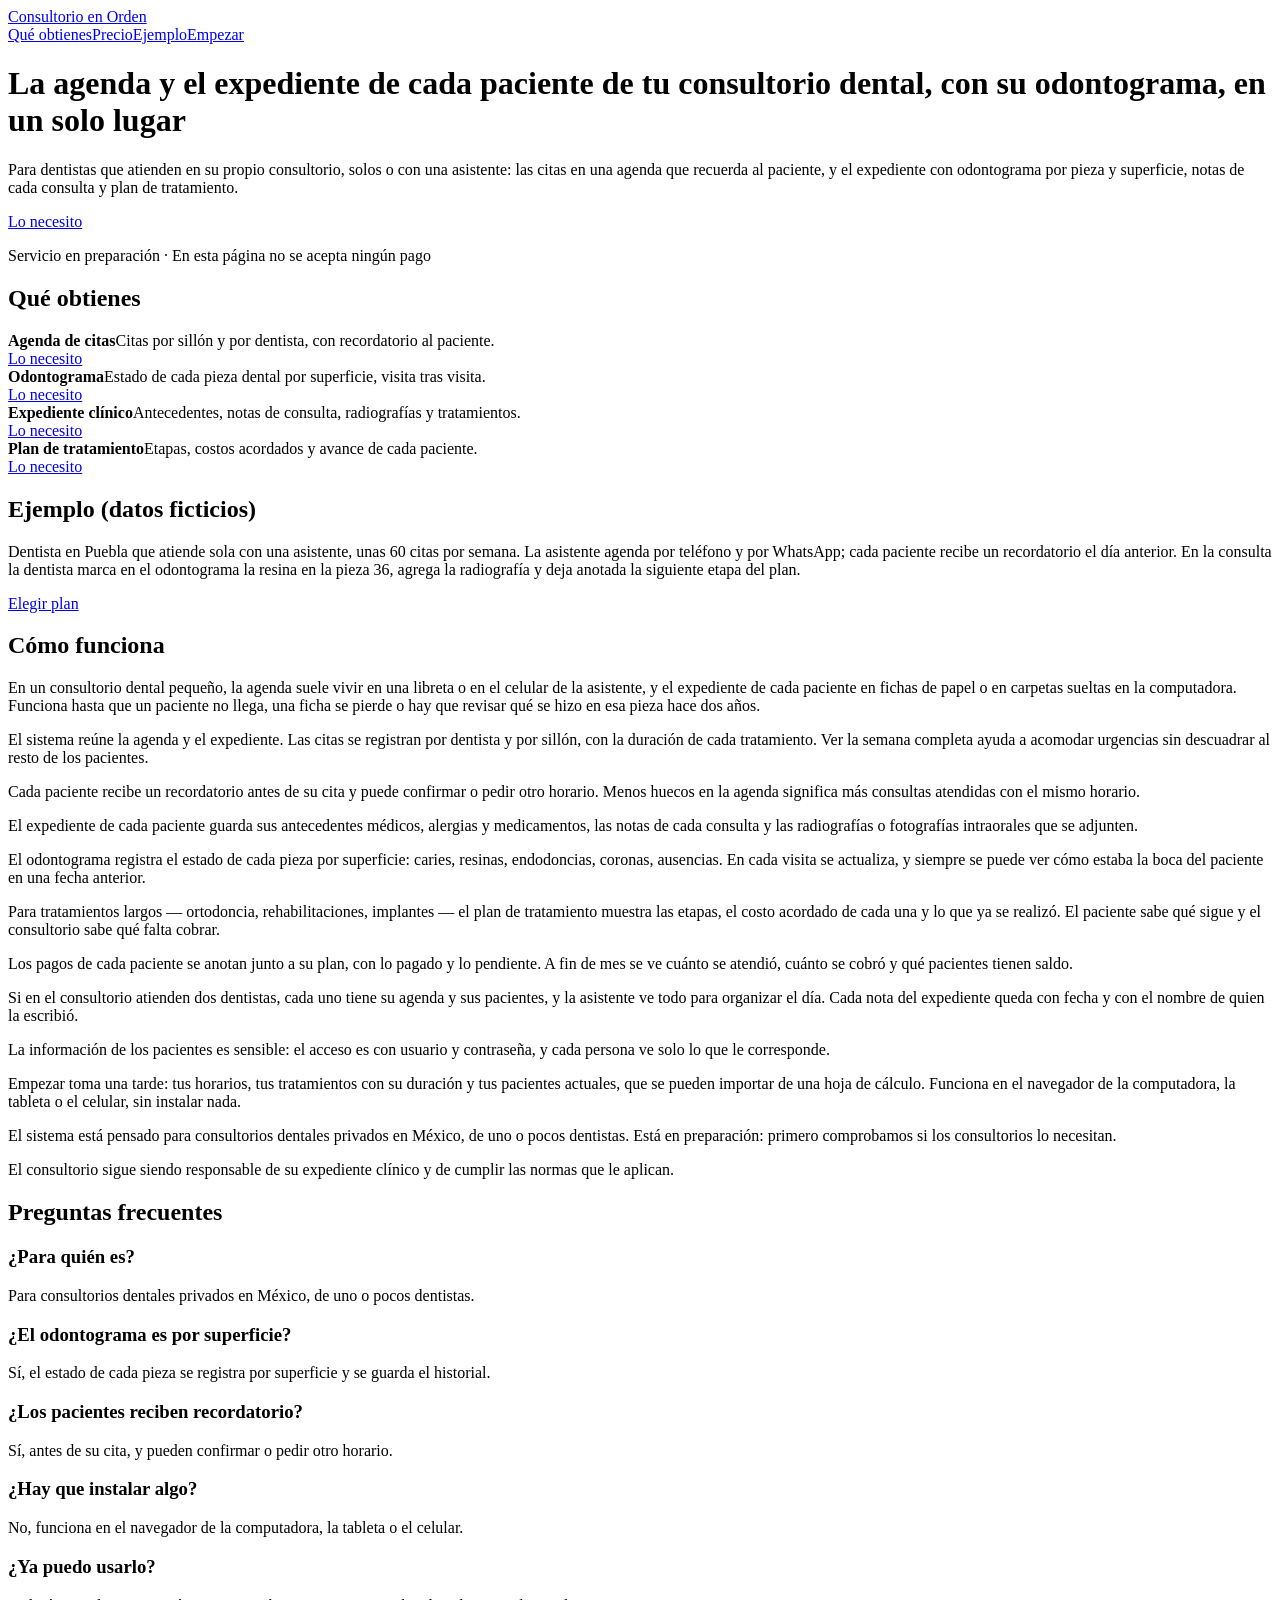
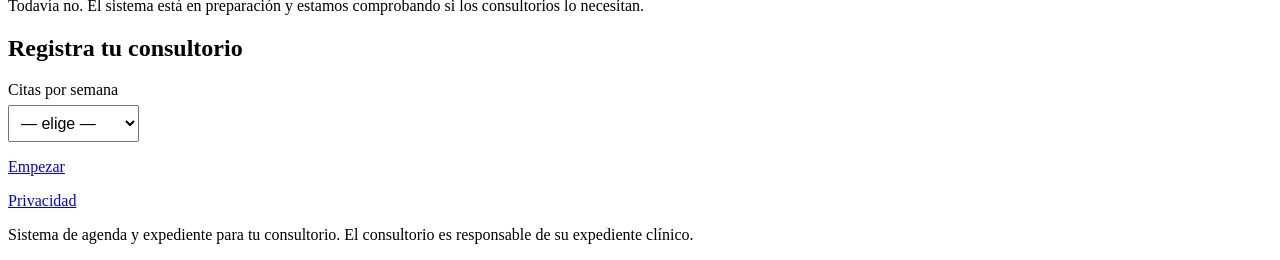
==== index.html @ 568509f6 "Смок consultoriomx — комплект автора (_Гипотезы), публикация «Смоками» (органика, слово Владельца 14" ====
<!doctype html>
<html lang="es-MX">
<head>
<meta charset="utf-8">
<!-- Google Tag Manager: код контейнера вставляет автор по заказу «Смоков» (СМ-09) -->
<meta name="viewport" content="width=device-width,initial-scale=1">
<link rel="canonical" href="https://consultoriomx.dokufolio.com/">
<title>Agenda y expediente dental para consultorios en México</title>
<meta name="description" content="Para consultorios dentales en México: agenda de citas con recordatorio y expediente de cada paciente con odontograma e historial de tratamientos.">
<link rel="icon" href="favicon.svg">
<link rel="stylesheet" href="style.css">
<script src="smoke.js" defer></script>
<!-- faq-jsonld:start -->
<script type="application/ld+json">
{
 "@context": "https://schema.org",
 "@type": "FAQPage",
 "mainEntity": [
  {
   "@type": "Question",
   "name": "¿Para quién es?",
   "acceptedAnswer": {
    "@type": "Answer",
    "text": "Para consultorios dentales privados en México, de uno o pocos dentistas."
   }
  },
  {
   "@type": "Question",
   "name": "¿El odontograma es por superficie?",
   "acceptedAnswer": {
    "@type": "Answer",
    "text": "Sí, el estado de cada pieza se registra por superficie y se guarda el historial."
   }
  },
  {
   "@type": "Question",
   "name": "¿Los pacientes reciben recordatorio?",
   "acceptedAnswer": {
    "@type": "Answer",
    "text": "Sí, antes de su cita, y pueden confirmar o pedir otro horario."
   }
  },
  {
   "@type": "Question",
   "name": "¿Hay que instalar algo?",
   "acceptedAnswer": {
    "@type": "Answer",
    "text": "No, funciona en el navegador de la computadora, la tableta o el celular."
   }
  },
  {
   "@type": "Question",
   "name": "¿Ya puedo usarlo?",
   "acceptedAnswer": {
    "@type": "Answer",
    "text": "Todavía no. El sistema está en preparación y estamos comprobando si los consultorios lo necesitan."
   }
  }
 ]
}
</script>
<!-- faq-jsonld:end -->
</head>
<body>
<!-- Google Tag Manager (noscript): по заказу «Смоков» (СМ-09) -->

<header><div class="wrap">
  <div class="logo"><a href="index.html" data-ev="click_logo_home">Consultorio en Orden</a></div>
  <nav class="top"><a href="#que" data-ev="click_nav_que">Qué obtienes</a><a href="price.html" data-ev="click_nav_precio">Precio</a><a href="#ejemplo" data-ev="click_nav_ejemplo">Ejemplo</a><a href="#start" data-ev="click_nav_start">Empezar</a></nav>
</div></header>

<div class="wrap">
  <div class="hero">
    <h1>La agenda y el expediente de cada paciente de tu consultorio dental, con su odontograma, en un solo lugar</h1>
    <p class="sub">Para dentistas que atienden en su propio consultorio, solos o con una asistente: las citas en una agenda que recuerda al paciente, y el expediente con odontograma por pieza y superficie, notas de cada consulta y plan de tratamiento.</p>
    <a class="cta" href="price.html" data-ev="cta_click">Lo necesito</a>
    <p class="cta-note">Servicio en preparación · En esta página no se acepta ningún pago</p>
  </div>

  <section id="que" data-view="features_view">
    <h2>Qué obtienes</h2>
    <div class="grid">
      <div class="card"><b>Agenda de citas</b><span>Citas por sillón y por dentista, con recordatorio al paciente.</span><br><a class="btn" href="price.html" data-ev="feature_agenda">Lo necesito</a></div>
      <div class="card"><b>Odontograma</b><span>Estado de cada pieza dental por superficie, visita tras visita.</span><br><a class="btn" href="price.html" data-ev="feature_odontograma">Lo necesito</a></div>
      <div class="card"><b>Expediente clínico</b><span>Antecedentes, notas de consulta, radiografías y tratamientos.</span><br><a class="btn" href="price.html" data-ev="feature_expediente">Lo necesito</a></div>
      <div class="card"><b>Plan de tratamiento</b><span>Etapas, costos acordados y avance de cada paciente.</span><br><a class="btn" href="price.html" data-ev="feature_plan">Lo necesito</a></div>
    </div>
  </section>

  <section id="ejemplo" data-view="example_view">
    <h2>Ejemplo (datos ficticios)</h2>
    <p class="fine">Dentista en Puebla que atiende sola con una asistente, unas 60 citas por semana. La asistente agenda por teléfono y por WhatsApp; cada paciente recibe un recordatorio el día anterior. En la consulta la dentista marca en el odontograma la resina en la pieza 36, agrega la radiografía y deja anotada la siguiente etapa del plan.</p>
    <a class="cta" href="price.html" data-ev="click_cta_after_example">Elegir plan</a>
  </section>
<!-- seo-tekst:start -->
  <section id="opis">
    <h2>Cómo funciona</h2>
    <p>En un consultorio dental pequeño, la agenda suele vivir en una libreta o en el celular de la asistente, y el expediente de cada paciente en fichas de papel o en carpetas sueltas en la computadora. Funciona hasta que un paciente no llega, una ficha se pierde o hay que revisar qué se hizo en esa pieza hace dos años.</p>
    <p>El sistema reúne la agenda y el expediente. Las citas se registran por dentista y por sillón, con la duración de cada tratamiento. Ver la semana completa ayuda a acomodar urgencias sin descuadrar al resto de los pacientes.</p>
    <p>Cada paciente recibe un recordatorio antes de su cita y puede confirmar o pedir otro horario. Menos huecos en la agenda significa más consultas atendidas con el mismo horario.</p>
    <p>El expediente de cada paciente guarda sus antecedentes médicos, alergias y medicamentos, las notas de cada consulta y las radiografías o fotografías intraorales que se adjunten.</p>
    <p>El odontograma registra el estado de cada pieza por superficie: caries, resinas, endodoncias, coronas, ausencias. En cada visita se actualiza, y siempre se puede ver cómo estaba la boca del paciente en una fecha anterior.</p>
    <p>Para tratamientos largos — ortodoncia, rehabilitaciones, implantes — el plan de tratamiento muestra las etapas, el costo acordado de cada una y lo que ya se realizó. El paciente sabe qué sigue y el consultorio sabe qué falta cobrar.</p>
    <p>Los pagos de cada paciente se anotan junto a su plan, con lo pagado y lo pendiente. A fin de mes se ve cuánto se atendió, cuánto se cobró y qué pacientes tienen saldo.</p>
    <p>Si en el consultorio atienden dos dentistas, cada uno tiene su agenda y sus pacientes, y la asistente ve todo para organizar el día. Cada nota del expediente queda con fecha y con el nombre de quien la escribió.</p>
    <p>La información de los pacientes es sensible: el acceso es con usuario y contraseña, y cada persona ve solo lo que le corresponde.</p>
    <p>Empezar toma una tarde: tus horarios, tus tratamientos con su duración y tus pacientes actuales, que se pueden importar de una hoja de cálculo. Funciona en el navegador de la computadora, la tableta o el celular, sin instalar nada.</p>
    <p>El sistema está pensado para consultorios dentales privados en México, de uno o pocos dentistas. Está en preparación: primero comprobamos si los consultorios lo necesitan.</p>
    <p>El consultorio sigue siendo responsable de su expediente clínico y de cumplir las normas que le aplican.</p>
  </section>
  <section id="faq">
    <h2>Preguntas frecuentes</h2>
    <h3>¿Para quién es?</h3>
    <p>Para consultorios dentales privados en México, de uno o pocos dentistas.</p>
    <h3>¿El odontograma es por superficie?</h3>
    <p>Sí, el estado de cada pieza se registra por superficie y se guarda el historial.</p>
    <h3>¿Los pacientes reciben recordatorio?</h3>
    <p>Sí, antes de su cita, y pueden confirmar o pedir otro horario.</p>
    <h3>¿Hay que instalar algo?</h3>
    <p>No, funciona en el navegador de la computadora, la tableta o el celular.</p>
    <h3>¿Ya puedo usarlo?</h3>
    <p>Todavía no. El sistema está en preparación y estamos comprobando si los consultorios lo necesitan.</p>
  </section>
<!-- seo-tekst:end -->
  <section id="start" data-view="start_view">
    <h2>Registra tu consultorio</h2>
    <p><label>Citas por semana<br><select data-ev-focus="form_start" style="margin-top:6px;padding:8px;font-size:16px"><option value="">— elige —</option><option>Menos de 30</option><option>30–80</option><option>80–150</option><option>Más de 150</option></select></label></p>
    <a class="cta" href="price.html" data-ev="form_submit_click">Empezar</a>
  </section>
</div>

<footer><div class="wrap">
  <p><a href="privacy.html" data-ev="click_legal_privacy">Privacidad</a></p>
  <p class="muted">Sistema de agenda y expediente para tu consultorio. El consultorio es responsable de su expediente clínico.</p>
</div></footer>

</body>
</html>
---- style.css ----
/* Общая база смоков (СМ-23): стиль — один на все смоки, правит «Смоки» в super-romeo/smoki-base. */
@import url("https://super-romeo.github.io/smoki-base/v1/style.css");
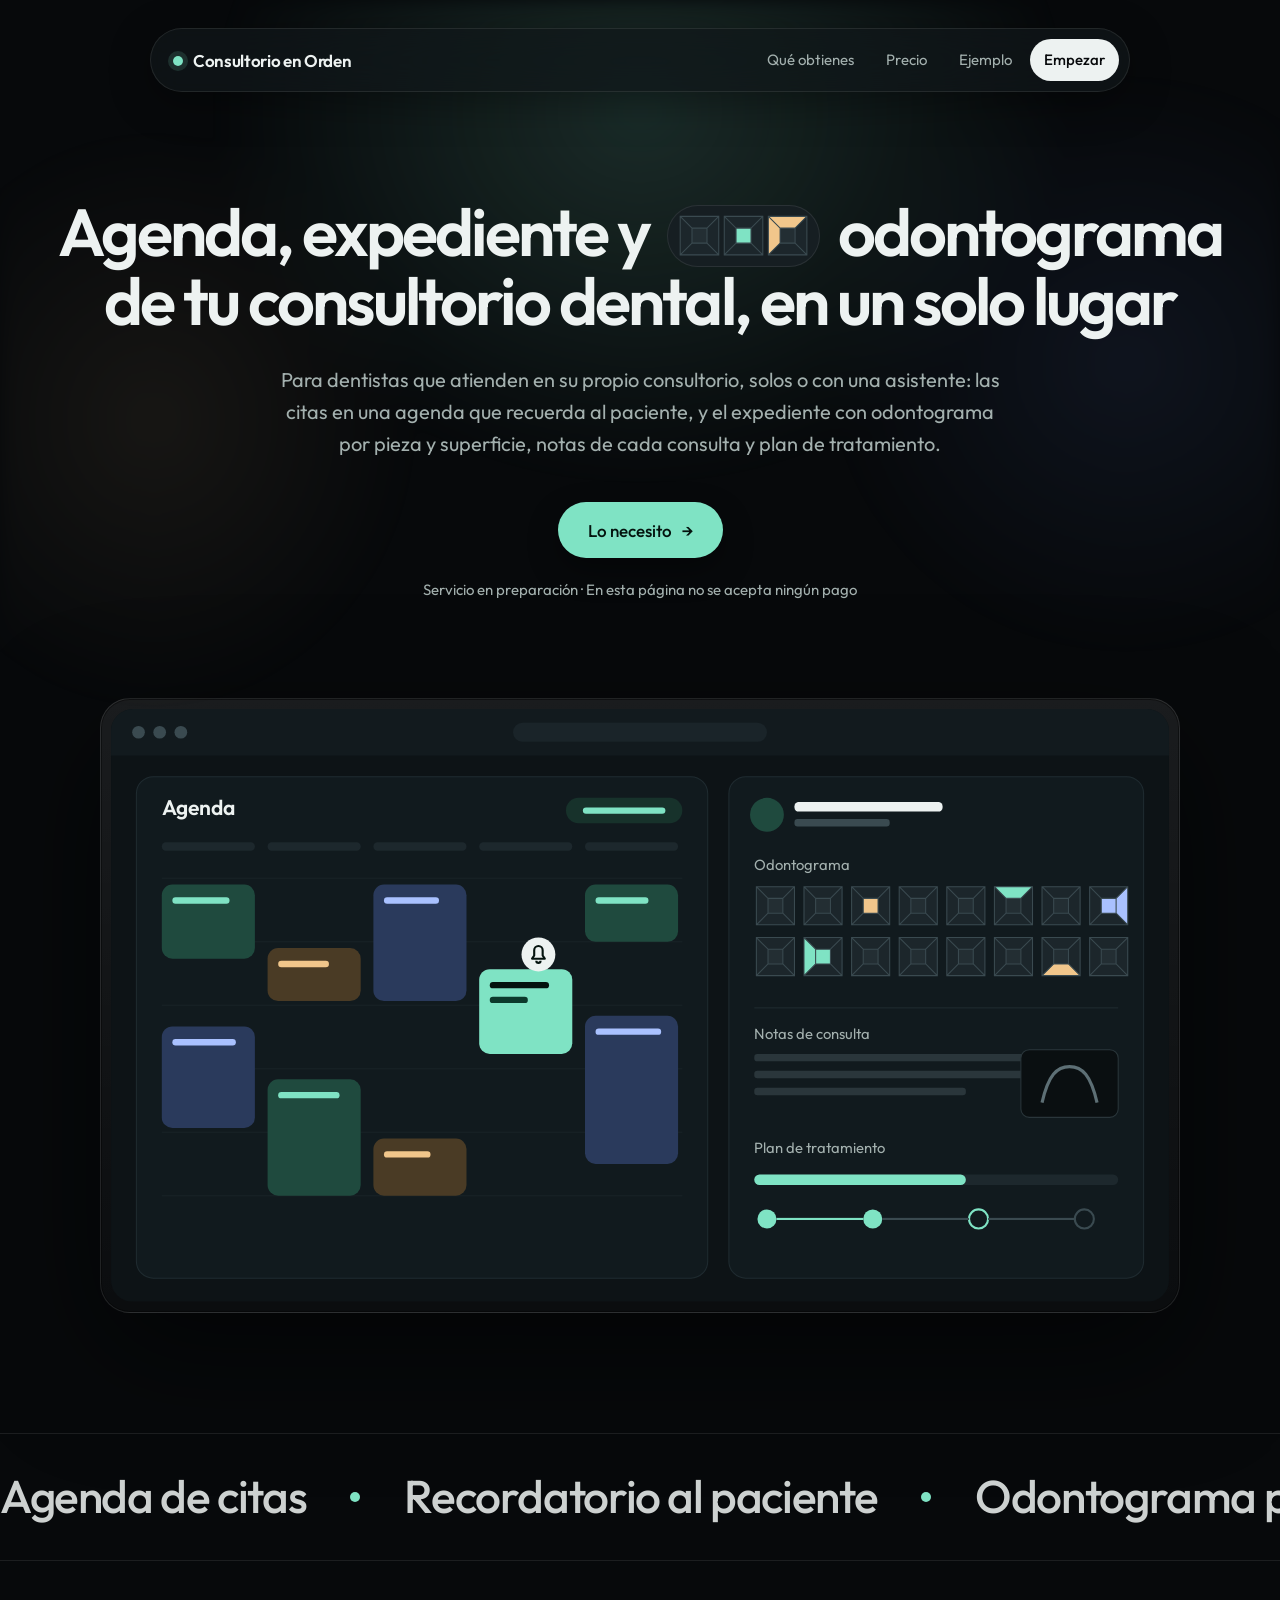
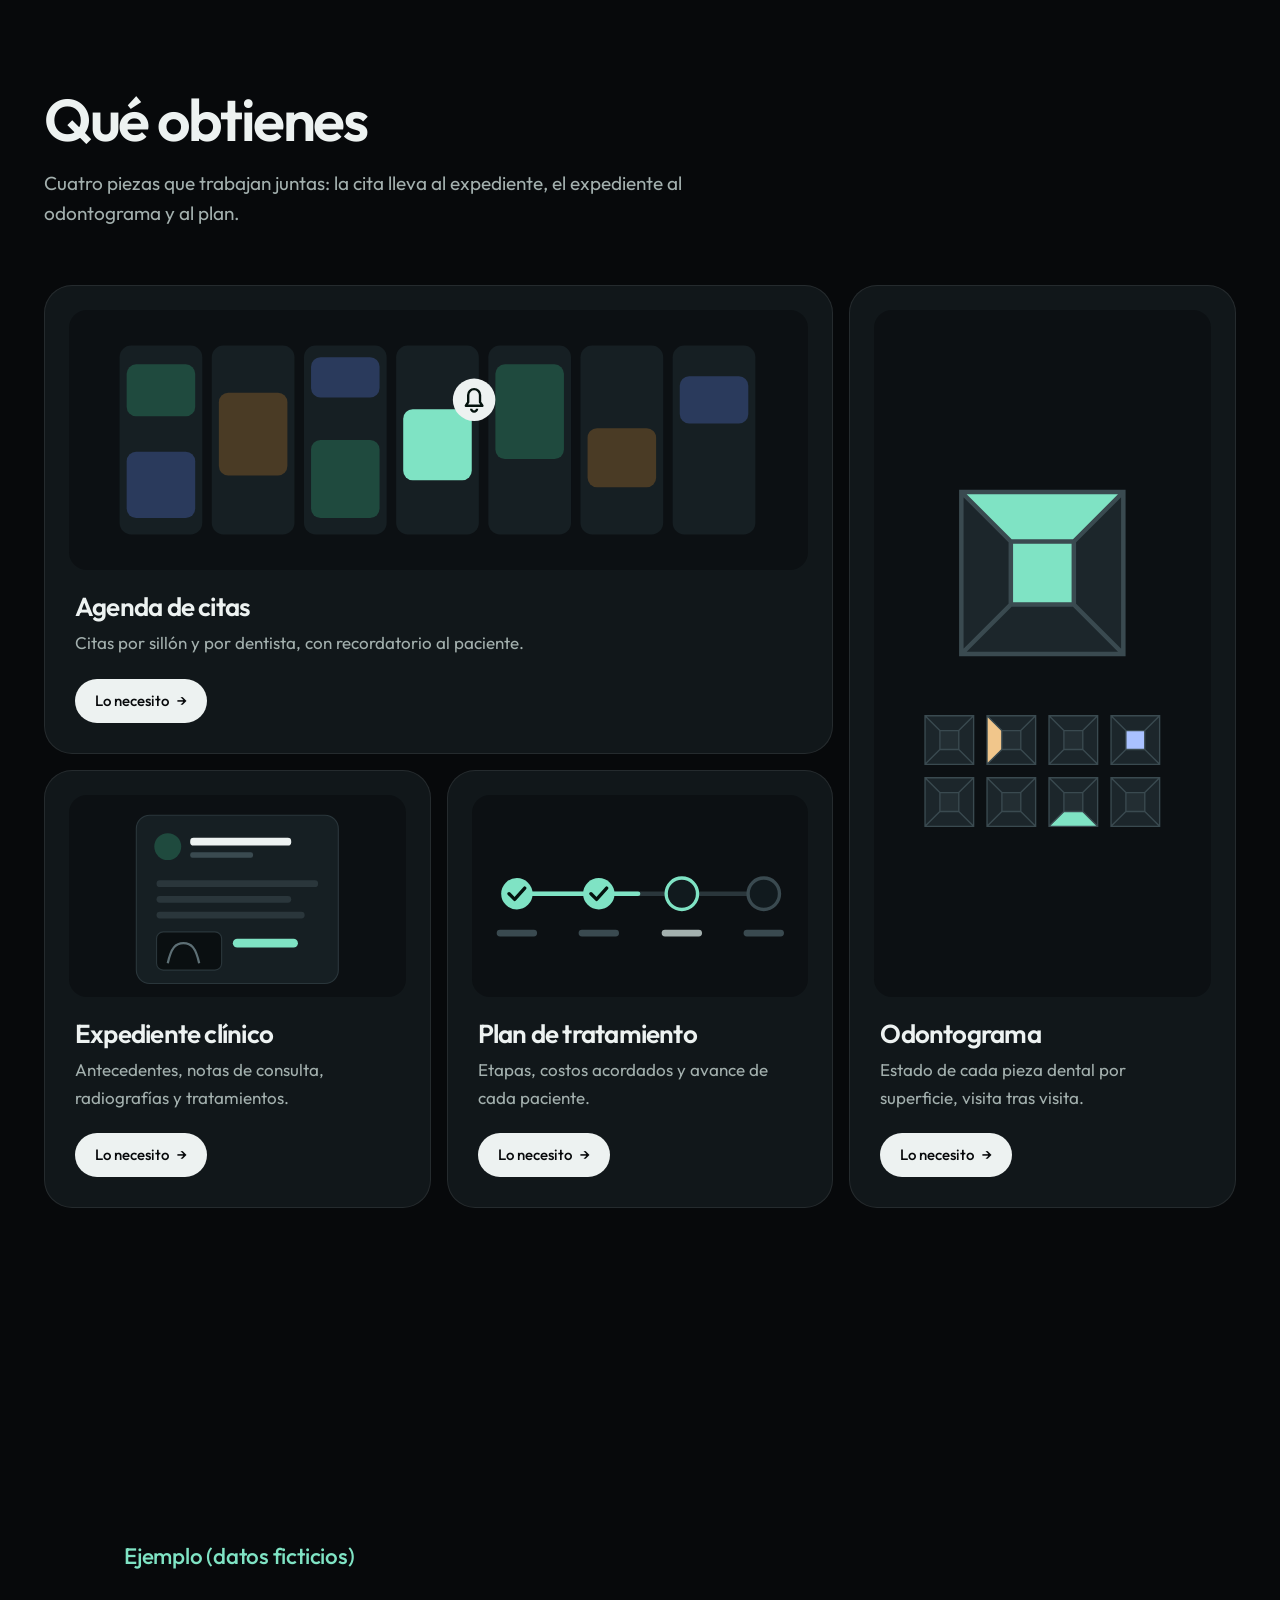
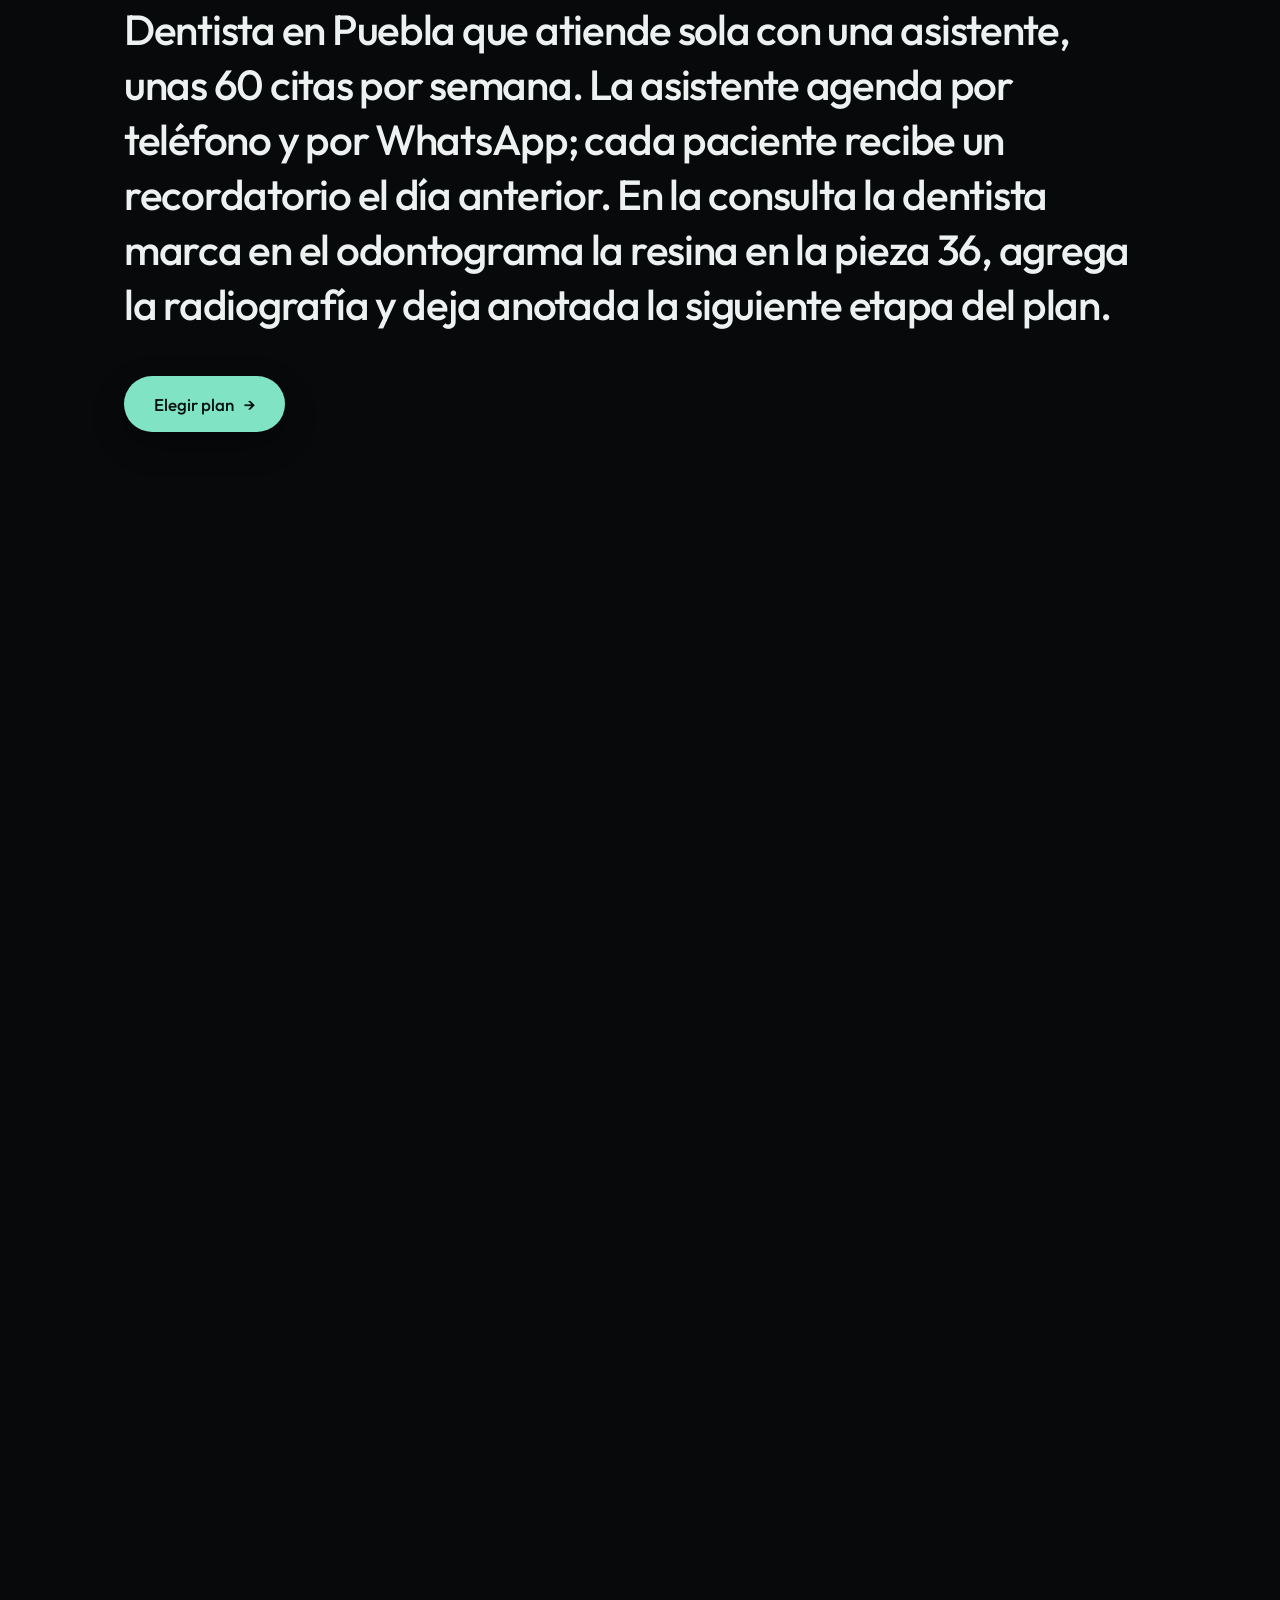
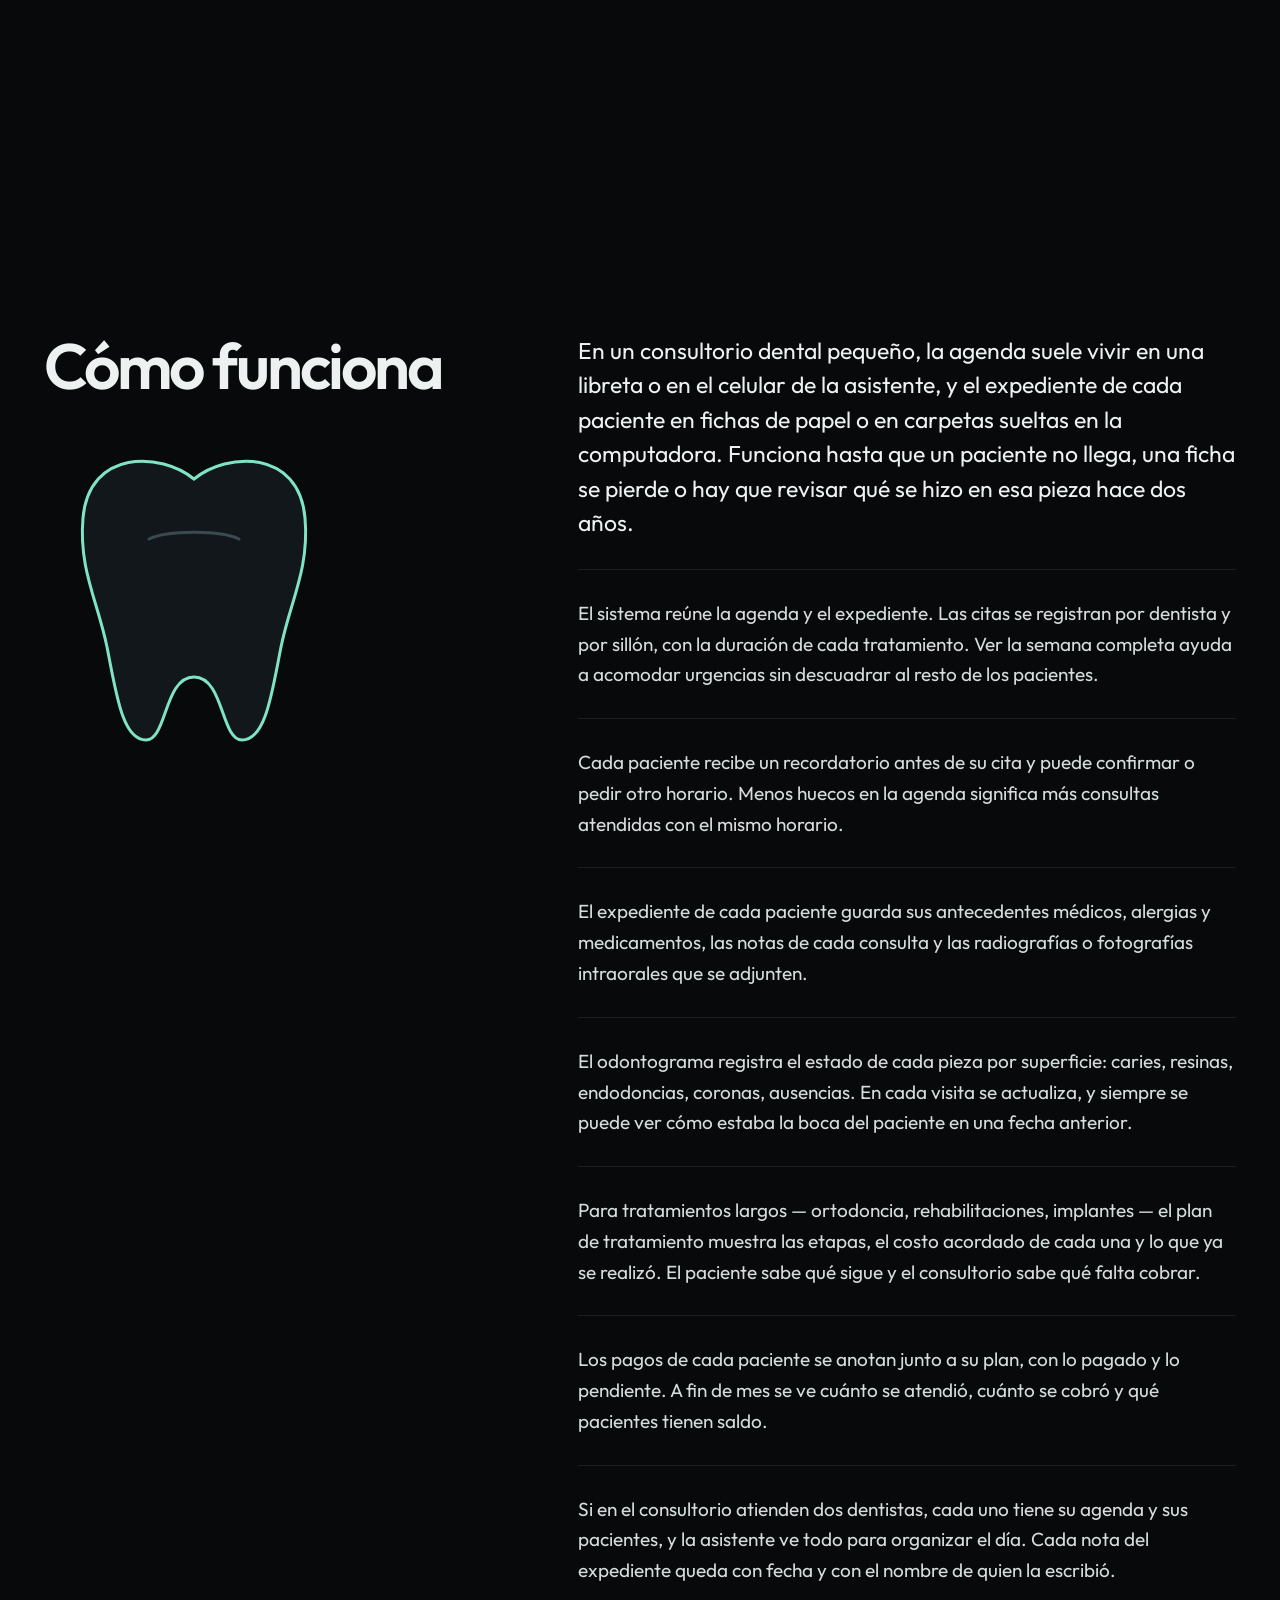
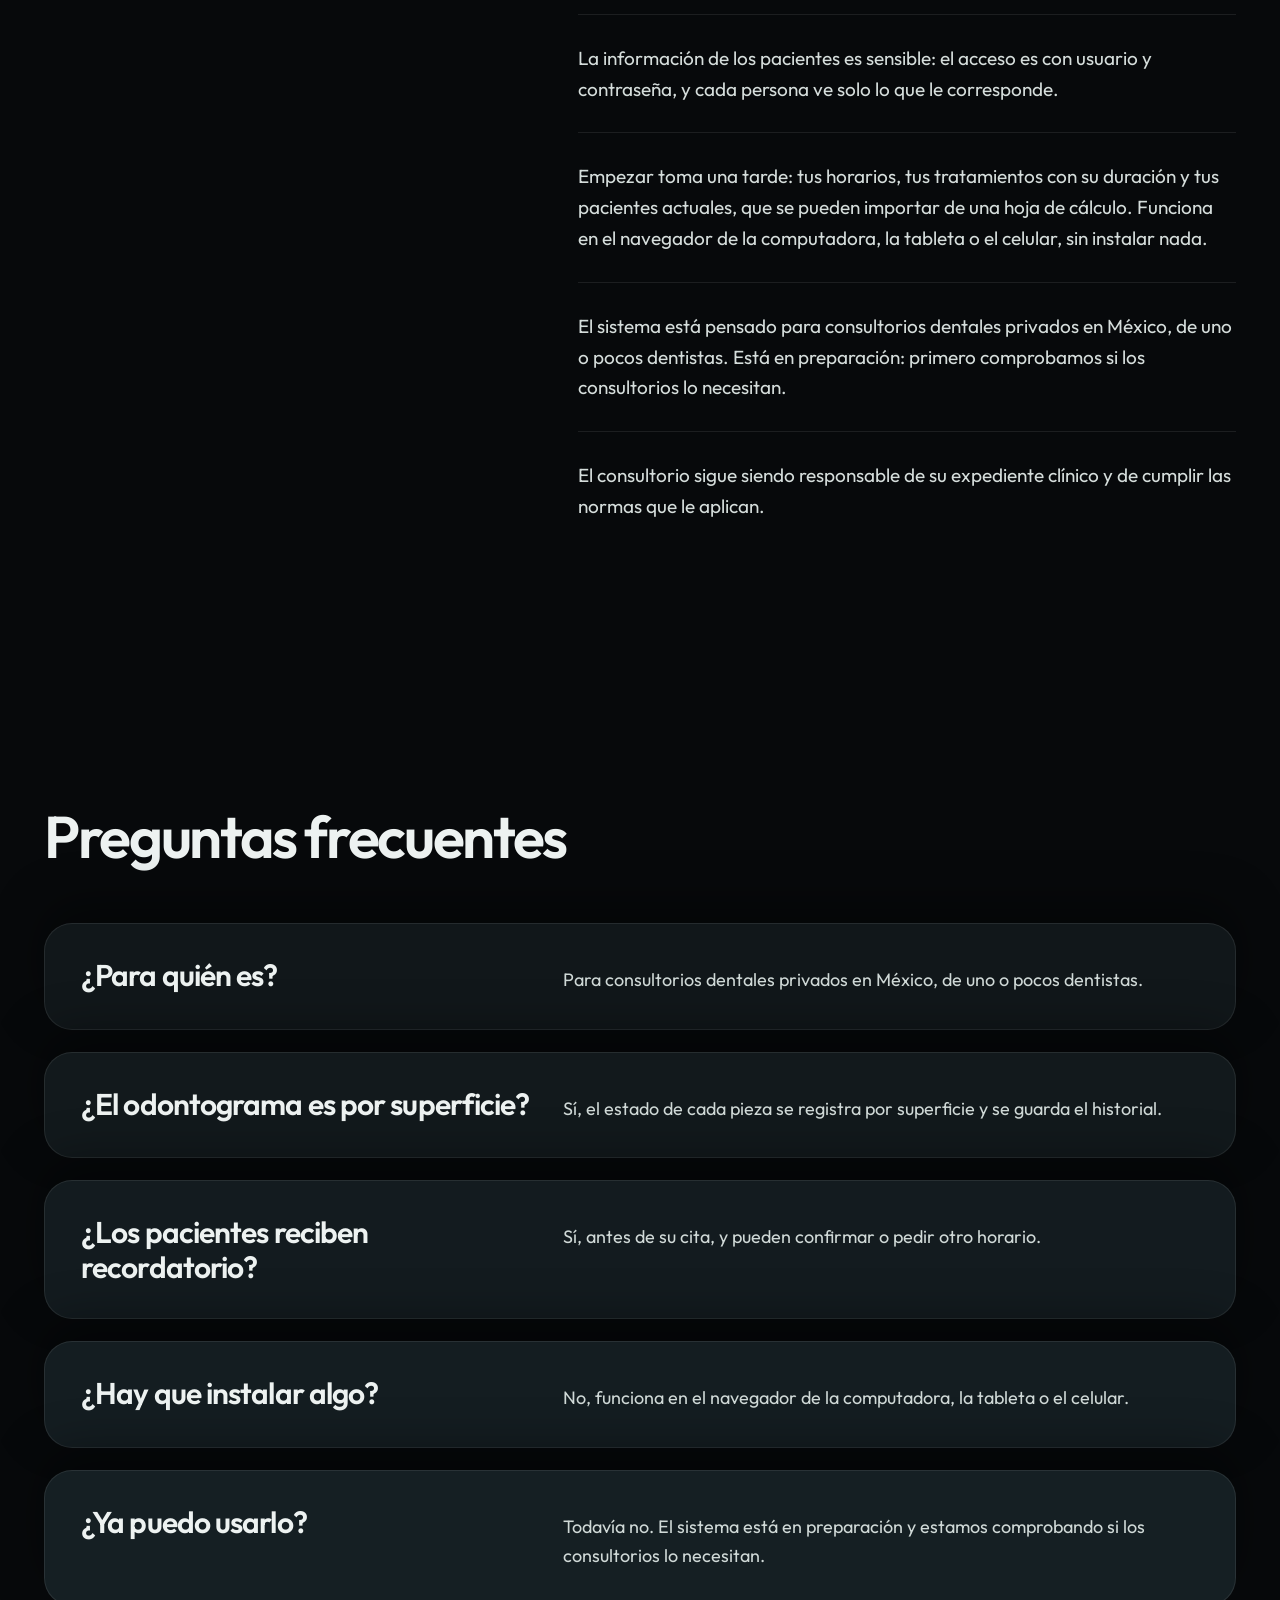
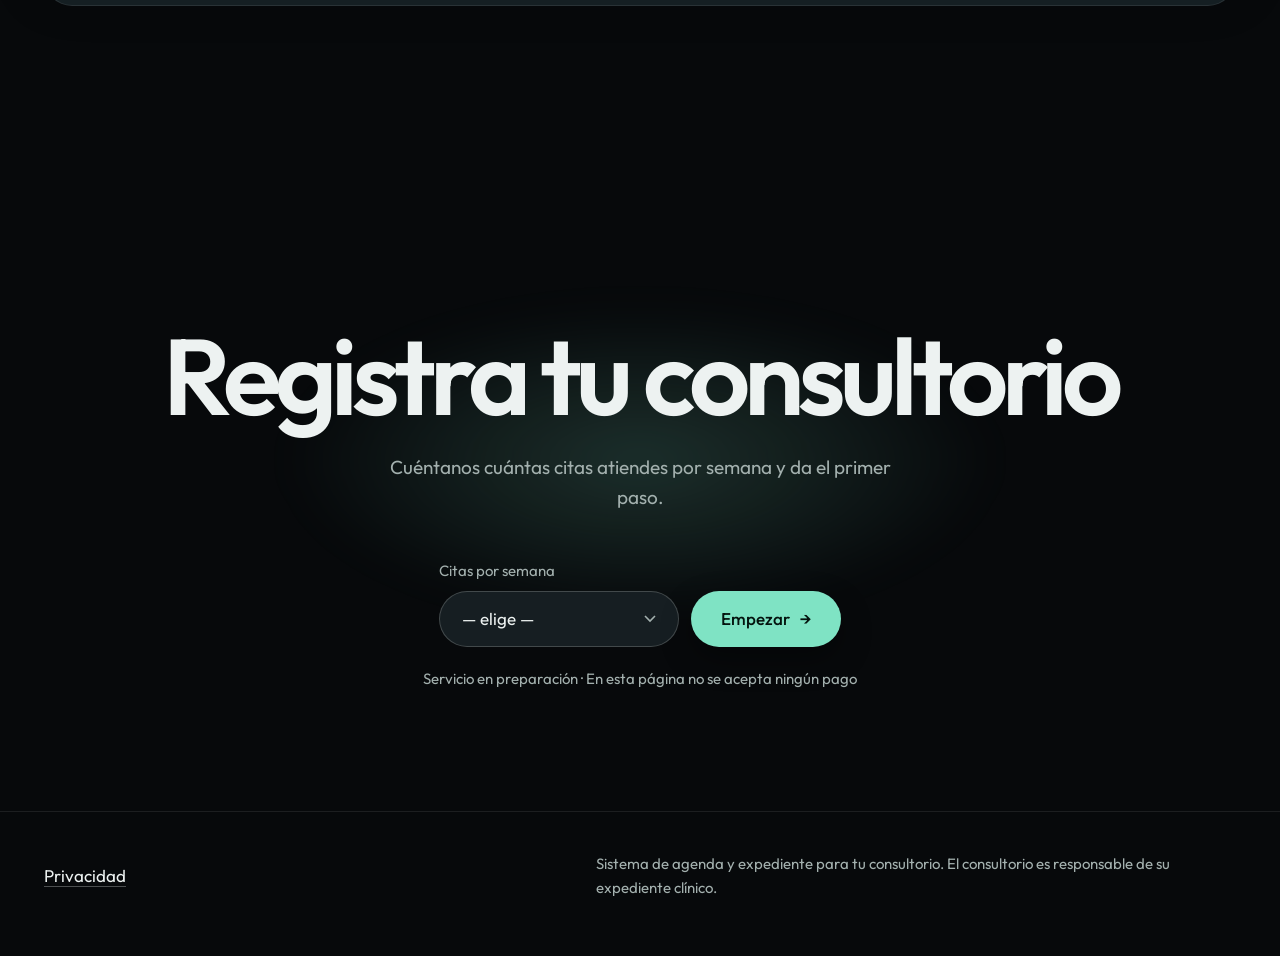
==== commit dbf2bcd0: "Главная: чистый стиль «gpt-taste» — вариант для выбора Владельцем (09.11.2026)" ====
--- a/index.html
+++ b/index.html
@@ -2,13 +2,23 @@
 <html lang="es-MX">
 <head>
 <meta charset="utf-8">
-<!-- Google Tag Manager: код контейнера вставляет автор по заказу «Смоков» (СМ-09) -->
+<!-- Google Tag Manager -->
+<script>(function(w,d,s,l,i){w[l]=w[l]||[];w[l].push({'gtm.start':
+new Date().getTime(),event:'gtm.js'});var f=d.getElementsByTagName(s)[0],
+j=d.createElement(s),dl=l!='dataLayer'?'&l='+l:'';j.async=true;j.src=
+'https://www.googletagmanager.com/gtm.js?id='+i+dl;f.parentNode.insertBefore(j,f);
+})(window,document,'script','dataLayer','GTM-TQSDMXL4');</script>
+<!-- End Google Tag Manager -->
 <meta name="viewport" content="width=device-width,initial-scale=1">
 <link rel="canonical" href="https://consultoriomx.dokufolio.com/">
 <title>Agenda y expediente dental para consultorios en México</title>
 <meta name="description" content="Para consultorios dentales en México: agenda de citas con recordatorio y expediente de cada paciente con odontograma e historial de tratamientos.">
 <link rel="icon" href="favicon.svg">
 <link rel="stylesheet" href="style.css">
+<link rel="preconnect" href="https://fonts.googleapis.com">
+<link rel="preconnect" href="https://fonts.gstatic.com" crossorigin>
+<link rel="stylesheet" href="https://fonts.googleapis.com/css2?family=Outfit:wght@400;500;600&display=swap">
+<link rel="stylesheet" href="variant.css">
 <script src="smoke.js" defer></script>
 <!-- faq-jsonld:start -->
 <script type="application/ld+json">
@@ -62,39 +72,189 @@
 <!-- faq-jsonld:end -->
 </head>
 <body>
-<!-- Google Tag Manager (noscript): по заказу «Смоков» (СМ-09) -->
-
-<header><div class="wrap">
-  <div class="logo"><a href="index.html" data-ev="click_logo_home">Consultorio en Orden</a></div>
-  <nav class="top"><a href="#que" data-ev="click_nav_que">Qué obtienes</a><a href="price.html" data-ev="click_nav_precio">Precio</a><a href="#ejemplo" data-ev="click_nav_ejemplo">Ejemplo</a><a href="#start" data-ev="click_nav_start">Empezar</a></nav>
-</div></header>
-
-<div class="wrap">
-  <div class="hero">
-    <h1>La agenda y el expediente de cada paciente de tu consultorio dental, con su odontograma, en un solo lugar</h1>
-    <p class="sub">Para dentistas que atienden en su propio consultorio, solos o con una asistente: las citas en una agenda que recuerda al paciente, y el expediente con odontograma por pieza y superficie, notas de cada consulta y plan de tratamiento.</p>
-    <a class="cta" href="price.html" data-ev="cta_click">Lo necesito</a>
-    <p class="cta-note">Servicio en preparación · En esta página no se acepta ningún pago</p>
-  </div>
-
-  <section id="que" data-view="features_view">
-    <h2>Qué obtienes</h2>
-    <div class="grid">
-      <div class="card"><b>Agenda de citas</b><span>Citas por sillón y por dentista, con recordatorio al paciente.</span><br><a class="btn" href="price.html" data-ev="feature_agenda">Lo necesito</a></div>
-      <div class="card"><b>Odontograma</b><span>Estado de cada pieza dental por superficie, visita tras visita.</span><br><a class="btn" href="price.html" data-ev="feature_odontograma">Lo necesito</a></div>
-      <div class="card"><b>Expediente clínico</b><span>Antecedentes, notas de consulta, radiografías y tratamientos.</span><br><a class="btn" href="price.html" data-ev="feature_expediente">Lo necesito</a></div>
-      <div class="card"><b>Plan de tratamiento</b><span>Etapas, costos acordados y avance de cada paciente.</span><br><a class="btn" href="price.html" data-ev="feature_plan">Lo necesito</a></div>
-    </div>
-  </section>
-
-  <section id="ejemplo" data-view="example_view">
-    <h2>Ejemplo (datos ficticios)</h2>
-    <p class="fine">Dentista en Puebla que atiende sola con una asistente, unas 60 citas por semana. La asistente agenda por teléfono y por WhatsApp; cada paciente recibe un recordatorio el día anterior. En la consulta la dentista marca en el odontograma la resina en la pieza 36, agrega la radiografía y deja anotada la siguiente etapa del plan.</p>
-    <a class="cta" href="price.html" data-ev="click_cta_after_example">Elegir plan</a>
-  </section>
+<!-- Google Tag Manager (noscript) -->
+<noscript><iframe src="https://www.googletagmanager.com/ns.html?id=GTM-TQSDMXL4"
+height="0" width="0" style="display:none;visibility:hidden"></iframe></noscript>
+<!-- End Google Tag Manager (noscript) -->
+
+<svg width="0" height="0" style="position:absolute" aria-hidden="true" focusable="false">
+  <symbol id="pieza" viewBox="0 0 40 40">
+    <polygon points="2,2 38,2 27,13 13,13" fill="var(--t,#1c262b)"/>
+    <polygon points="38,2 38,38 27,27 27,13" fill="var(--r,#1c262b)"/>
+    <polygon points="2,38 38,38 27,27 13,27" fill="var(--b,#1c262b)"/>
+    <polygon points="2,2 13,13 13,27 2,38" fill="var(--l,#1c262b)"/>
+    <rect x="13" y="13" width="14" height="14" fill="var(--c,#232e33)"/>
+    <path d="M2 2h36v36H2zM2 2l11 11M38 2L27 13M38 38L27 27M2 38l11-11M13 13h14v14H13z" fill="none" stroke="#3a4a50" stroke-width="1"/>
+  </symbol>
+</svg>
+
+<div class="page">
+<div class="ambient" aria-hidden="true"></div>
+
+<header class="nav-shell">
+  <div class="nav-pill">
+    <div class="brand"><a href="index.html" data-ev="click_logo_home"><span class="brand-dot" aria-hidden="true"></span>Consultorio en Orden</a></div>
+    <nav class="nav-links" aria-label="Principal"><a href="#que" data-ev="click_nav_que">Qué obtienes</a><a href="price.html" data-ev="click_nav_precio">Precio</a><a href="#ejemplo" data-ev="click_nav_ejemplo">Ejemplo</a><a class="nav-go" href="#start" data-ev="click_nav_start">Empezar</a></nav>
+  </div>
+</header>
+
+<main>
+  <div class="wrap">
+    <div class="hero">
+      <h1>Agenda, expediente y <span class="pill-img" aria-hidden="true"><svg viewBox="0 0 120 46"><use href="#pieza" x="8" y="5" width="34" height="36"/><use href="#pieza" x="43" y="5" width="34" height="36" style="--c:#7fe3c4"/><use href="#pieza" x="78" y="5" width="34" height="36" style="--t:#f1c68b;--l:#f1c68b"/></svg></span> odontograma de tu consultorio dental, en un solo lugar</h1>
+      <p class="sub">Para dentistas que atienden en su propio consultorio, solos o con una asistente: las citas en una agenda que recuerda al paciente, y el expediente con odontograma por pieza y superficie, notas de cada consulta y plan de tratamiento.</p>
+      <div class="hero-actions">
+        <a class="btn-main" href="price.html" data-ev="cta_click">Lo necesito <span class="arrow" aria-hidden="true">&rarr;</span></a>      </div>
+      <p class="cta-note">Servicio en preparación · En esta página no se acepta ningún pago</p>
+    </div>
+  </div>
+
+  <div class="mock-wrap wrap">
+    <div class="mock">
+      <svg viewBox="0 0 1000 560" role="img" aria-label="Dibujo del sistema: agenda de la semana a la izquierda y odontograma del paciente a la derecha">
+        <rect width="1000" height="560" fill="#0d1316"/>
+        <rect width="1000" height="44" fill="#121a1e"/>
+        <circle cx="26" cy="22" r="6" fill="#3a4a50"/><circle cx="46" cy="22" r="6" fill="#3a4a50"/><circle cx="66" cy="22" r="6" fill="#3a4a50"/>
+        <rect x="380" y="13" width="240" height="18" rx="9" fill="#1a2429"/>
+        <!-- agenda -->
+        <rect x="24" y="64" width="540" height="474" rx="16" fill="#111a1e" stroke="#1f2b30"/>
+        <text x="48" y="100" fill="#edf2f1" font-family="Outfit, sans-serif" font-size="20" font-weight="600">Agenda</text>
+        <rect x="430" y="84" width="110" height="24" rx="12" fill="#17322b"/>
+        <rect x="446" y="93" width="78" height="6" rx="3" fill="#7fe3c4"/>
+        <g fill="#1d282d">
+          <rect x="48" y="126" width="88" height="8" rx="4"/><rect x="148" y="126" width="88" height="8" rx="4"/><rect x="248" y="126" width="88" height="8" rx="4"/><rect x="348" y="126" width="88" height="8" rx="4"/><rect x="448" y="126" width="88" height="8" rx="4"/>
+        </g>
+        <g stroke="#182226">
+          <line x1="48" y1="160" x2="540" y2="160"/><line x1="48" y1="220" x2="540" y2="220"/><line x1="48" y1="280" x2="540" y2="280"/><line x1="48" y1="340" x2="540" y2="340"/><line x1="48" y1="400" x2="540" y2="400"/><line x1="48" y1="460" x2="540" y2="460"/>
+        </g>
+        <rect x="48" y="166" width="88" height="70" rx="10" fill="#1f4a3e"/><rect x="58" y="178" width="54" height="6" rx="3" fill="#7fe3c4"/>
+        <rect x="48" y="300" width="88" height="96" rx="10" fill="#2a3a5c"/><rect x="58" y="312" width="60" height="6" rx="3" fill="#a9c1ff"/>
+        <rect x="148" y="226" width="88" height="50" rx="10" fill="#4a3b25"/><rect x="158" y="238" width="48" height="6" rx="3" fill="#f1c68b"/>
+        <rect x="148" y="350" width="88" height="110" rx="10" fill="#1f4a3e"/><rect x="158" y="362" width="58" height="6" rx="3" fill="#7fe3c4"/>
+        <rect x="248" y="166" width="88" height="110" rx="10" fill="#2a3a5c"/><rect x="258" y="178" width="52" height="6" rx="3" fill="#a9c1ff"/>
+        <rect x="248" y="406" width="88" height="54" rx="10" fill="#4a3b25"/><rect x="258" y="418" width="44" height="6" rx="3" fill="#f1c68b"/>
+        <rect x="348" y="246" width="88" height="80" rx="10" fill="#7fe3c4"/><rect x="358" y="258" width="56" height="6" rx="3" fill="#04130e"/><rect x="358" y="272" width="36" height="6" rx="3" fill="#0c3a2c"/>
+        <rect x="448" y="166" width="88" height="54" rx="10" fill="#1f4a3e"/><rect x="458" y="178" width="50" height="6" rx="3" fill="#7fe3c4"/>
+        <rect x="448" y="290" width="88" height="140" rx="10" fill="#2a3a5c"/><rect x="458" y="302" width="62" height="6" rx="3" fill="#a9c1ff"/>
+        <!-- bell reminder -->
+        <g transform="translate(404 232)"><circle r="16" fill="#edf2f1"/><path d="M-6 4h12l-2-3v-5a4 4 0 0 0-8 0v5z M-2 6a2 2 0 0 0 4 0" fill="none" stroke="#04130e" stroke-width="2" stroke-linejoin="round"/></g>
+        <!-- expediente -->
+        <rect x="584" y="64" width="392" height="474" rx="16" fill="#111a1e" stroke="#1f2b30"/>
+        <circle cx="620" cy="100" r="16" fill="#1f4a3e"/>
+        <rect x="646" y="88" width="140" height="9" rx="4" fill="#edf2f1"/><rect x="646" y="104" width="90" height="7" rx="3" fill="#3a4a50"/>
+        <text x="608" y="152" fill="#a3b0ae" font-family="Outfit, sans-serif" font-size="14">Odontograma</text>
+        <g>
+          <use href="#pieza" x="608" y="166" width="40" height="40"/><use href="#pieza" x="653" y="166" width="40" height="40"/><use href="#pieza" x="698" y="166" width="40" height="40" style="--c:#f1c68b"/><use href="#pieza" x="743" y="166" width="40" height="40"/>
+          <use href="#pieza" x="788" y="166" width="40" height="40"/><use href="#pieza" x="833" y="166" width="40" height="40" style="--t:#7fe3c4"/><use href="#pieza" x="878" y="166" width="40" height="40"/><use href="#pieza" x="923" y="166" width="40" height="40" style="--c:#a9c1ff;--r:#a9c1ff"/>
+          <use href="#pieza" x="608" y="214" width="40" height="40"/><use href="#pieza" x="653" y="214" width="40" height="40" style="--c:#7fe3c4;--l:#7fe3c4"/><use href="#pieza" x="698" y="214" width="40" height="40"/><use href="#pieza" x="743" y="214" width="40" height="40"/>
+          <use href="#pieza" x="788" y="214" width="40" height="40"/><use href="#pieza" x="833" y="214" width="40" height="40"/><use href="#pieza" x="878" y="214" width="40" height="40" style="--b:#f1c68b"/><use href="#pieza" x="923" y="214" width="40" height="40"/>
+        </g>
+        <rect x="608" y="282" width="344" height="1" fill="#1f2b30"/>
+        <text x="608" y="312" fill="#a3b0ae" font-family="Outfit, sans-serif" font-size="14">Notas de consulta</text>
+        <rect x="608" y="326" width="300" height="7" rx="3" fill="#2a363b"/><rect x="608" y="342" width="260" height="7" rx="3" fill="#2a363b"/><rect x="608" y="358" width="200" height="7" rx="3" fill="#2a363b"/>
+        <rect x="860" y="322" width="92" height="64" rx="8" fill="#0a0f11" stroke="#2a363b"/><path d="M880 372c6-26 14-34 26-34s20 8 26 34" fill="none" stroke="#5d6f75" stroke-width="3"/>
+        <text x="608" y="420" fill="#a3b0ae" font-family="Outfit, sans-serif" font-size="14">Plan de tratamiento</text>
+        <rect x="608" y="440" width="344" height="10" rx="5" fill="#1d282d"/><rect x="608" y="440" width="200" height="10" rx="5" fill="#7fe3c4"/>
+        <circle cx="620" cy="482" r="9" fill="#7fe3c4"/><circle cx="720" cy="482" r="9" fill="#7fe3c4"/><circle cx="820" cy="482" r="9" fill="none" stroke="#7fe3c4" stroke-width="2"/><circle cx="920" cy="482" r="9" fill="none" stroke="#3a4a50" stroke-width="2"/>
+        <rect x="629" y="481" width="82" height="2" fill="#7fe3c4"/><rect x="729" y="481" width="82" height="2" fill="#3a4a50"/><rect x="829" y="481" width="82" height="2" fill="#3a4a50"/>
+      </svg>
+    </div>
+  </div>
+
+  <div class="marquee" aria-hidden="true">
+    <div class="marquee-track">
+      <div class="marquee-row"><span>Agenda de citas</span><i></i><span>Recordatorio al paciente</span><i></i><span>Odontograma por superficie</span><i></i><span>Expediente clínico</span><i></i><span>Plan de tratamiento</span><i></i><span>Sin instalar nada</span><i></i></div>
+      <div class="marquee-row"><span>Agenda de citas</span><i></i><span>Recordatorio al paciente</span><i></i><span>Odontograma por superficie</span><i></i><span>Expediente clínico</span><i></i><span>Plan de tratamiento</span><i></i><span>Sin instalar nada</span><i></i></div>
+    </div>
+  </div>
+
+  <section id="que" class="chapter" data-view="features_view">
+    <div class="wrap">
+      <div class="chapter-head">
+        <h2>Qué obtienes</h2>
+        <p>Cuatro piezas que trabajan juntas: la cita lleva al expediente, el expediente al odontograma y al plan.</p>
+      </div>
+      <div class="bento">
+        <div class="tile tile-wide">
+          <div class="tile-art" aria-hidden="true">
+            <svg viewBox="0 0 600 220" preserveAspectRatio="xMidYMid meet">
+              <g fill="#161f23"><rect x="30" y="30" width="70" height="160" rx="10"/><rect x="108" y="30" width="70" height="160" rx="10"/><rect x="186" y="30" width="70" height="160" rx="10"/><rect x="264" y="30" width="70" height="160" rx="10"/><rect x="342" y="30" width="70" height="160" rx="10"/><rect x="420" y="30" width="70" height="160" rx="10"/><rect x="498" y="30" width="70" height="160" rx="10"/></g>
+              <rect x="36" y="46" width="58" height="44" rx="8" fill="#1f4a3e"/><rect x="36" y="120" width="58" height="56" rx="8" fill="#2a3a5c"/>
+              <rect x="114" y="70" width="58" height="70" rx="8" fill="#4a3b25"/>
+              <rect x="192" y="40" width="58" height="34" rx="8" fill="#2a3a5c"/><rect x="192" y="110" width="58" height="66" rx="8" fill="#1f4a3e"/>
+              <rect x="270" y="84" width="58" height="60" rx="8" fill="#7fe3c4"/>
+              <rect x="348" y="46" width="58" height="80" rx="8" fill="#1f4a3e"/>
+              <rect x="426" y="100" width="58" height="50" rx="8" fill="#4a3b25"/>
+              <rect x="504" y="56" width="58" height="40" rx="8" fill="#2a3a5c"/>
+              <g transform="translate(330 76)"><circle r="18" fill="#edf2f1"/><path d="M-7 5h14l-2-3v-6a5 5 0 0 0-10 0v6z M-2.5 7.5a2.5 2.5 0 0 0 5 0" fill="none" stroke="#04130e" stroke-width="2" stroke-linejoin="round"/></g>
+            </svg>
+          </div>
+          <b>Agenda de citas</b><span class="tx">Citas por sillón y por dentista, con recordatorio al paciente.</span>
+          <a class="btn" href="price.html" data-ev="feature_agenda">Lo necesito <span aria-hidden="true">&rarr;</span></a>
+        </div>
+        <div class="tile tile-tall">
+          <div class="tile-art" aria-hidden="true">
+            <svg viewBox="0 0 300 420">
+              <use href="#pieza" x="60" y="40" width="180" height="180" style="--c:#7fe3c4;--t:#7fe3c4"/>
+              <use href="#pieza" x="30" y="270" width="54" height="54"/><use href="#pieza" x="92" y="270" width="54" height="54" style="--l:#f1c68b"/><use href="#pieza" x="154" y="270" width="54" height="54"/><use href="#pieza" x="216" y="270" width="54" height="54" style="--c:#a9c1ff"/>
+              <use href="#pieza" x="30" y="332" width="54" height="54"/><use href="#pieza" x="92" y="332" width="54" height="54"/><use href="#pieza" x="154" y="332" width="54" height="54" style="--b:#7fe3c4"/><use href="#pieza" x="216" y="332" width="54" height="54"/>
+            </svg>
+          </div>
+          <b>Odontograma</b><span class="tx">Estado de cada pieza dental por superficie, visita tras visita.</span>
+          <a class="btn" href="price.html" data-ev="feature_odontograma">Lo necesito <span aria-hidden="true">&rarr;</span></a>
+        </div>
+        <div class="tile">
+          <div class="tile-art" aria-hidden="true">
+            <svg viewBox="0 0 300 180">
+              <rect x="60" y="18" width="180" height="150" rx="12" fill="#161f23" stroke="#2a363b"/>
+              <circle cx="88" cy="46" r="12" fill="#1f4a3e"/><rect x="108" y="38" width="90" height="7" rx="3" fill="#edf2f1"/><rect x="108" y="51" width="56" height="5" rx="2" fill="#3a4a50"/>
+              <rect x="78" y="76" width="144" height="6" rx="3" fill="#2a363b"/><rect x="78" y="90" width="120" height="6" rx="3" fill="#2a363b"/><rect x="78" y="104" width="132" height="6" rx="3" fill="#2a363b"/>
+              <rect x="78" y="122" width="58" height="34" rx="6" fill="#0a0f11" stroke="#2a363b"/><path d="M88 150c3-14 7-18 14-18s11 4 14 18" fill="none" stroke="#5d6f75" stroke-width="2"/>
+              <rect x="146" y="128" width="58" height="8" rx="4" fill="#7fe3c4"/>
+            </svg>
+          </div>
+          <b>Expediente clínico</b><span class="tx">Antecedentes, notas de consulta, radiografías y tratamientos.</span>
+          <a class="btn" href="price.html" data-ev="feature_expediente">Lo necesito <span aria-hidden="true">&rarr;</span></a>
+        </div>
+        <div class="tile">
+          <div class="tile-art" aria-hidden="true">
+            <svg viewBox="0 0 300 180">
+              <rect x="40" y="86" width="220" height="4" rx="2" fill="#2a363b"/><rect x="40" y="86" width="110" height="4" rx="2" fill="#7fe3c4"/>
+              <circle cx="40" cy="88" r="14" fill="#7fe3c4"/><circle cx="113" cy="88" r="14" fill="#7fe3c4"/><circle cx="187" cy="88" r="14" fill="#111a1e" stroke="#7fe3c4" stroke-width="3"/><circle cx="260" cy="88" r="14" fill="#111a1e" stroke="#3a4a50" stroke-width="3"/>
+              <path d="M33 88l5 5 9-10M106 88l5 5 9-10" fill="none" stroke="#04130e" stroke-width="3" stroke-linecap="round" stroke-linejoin="round"/>
+              <rect x="22" y="120" width="36" height="6" rx="3" fill="#3a4a50"/><rect x="95" y="120" width="36" height="6" rx="3" fill="#3a4a50"/><rect x="169" y="120" width="36" height="6" rx="3" fill="#a3b0ae"/><rect x="242" y="120" width="36" height="6" rx="3" fill="#3a4a50"/>
+            </svg>
+          </div>
+          <b>Plan de tratamiento</b><span class="tx">Etapas, costos acordados y avance de cada paciente.</span>
+          <a class="btn" href="price.html" data-ev="feature_plan">Lo necesito <span aria-hidden="true">&rarr;</span></a>
+        </div>
+      </div>
+    </div>
+  </section>
+
+  <section id="ejemplo" class="desire" data-view="example_view">
+    <div class="scrub-stage">
+      <div class="scrub-pin">
+        <div class="wrap">
+          <h2>Ejemplo (datos ficticios)</h2>
+          <p class="fine scrub" data-scrub>Dentista en Puebla que atiende sola con una asistente, unas 60 citas por semana. La asistente agenda por teléfono y por WhatsApp; cada paciente recibe un recordatorio el día anterior. En la consulta la dentista marca en el odontograma la resina en la pieza 36, agrega la radiografía y deja anotada la siguiente etapa del plan.</p>
+          <a class="btn-main" href="price.html" data-ev="click_cta_after_example">Elegir plan <span class="arrow" aria-hidden="true">&rarr;</span></a>
+        </div>
+      </div>
+    </div>
+  </section>
+
 <!-- seo-tekst:start -->
-  <section id="opis">
-    <h2>Cómo funciona</h2>
+  <section id="opis" class="chapter">
+    <div class="wrap split">
+      <div class="split-left">
+        <h2>Cómo funciona</h2>
+        <svg class="tooth-big" viewBox="0 0 200 220" aria-hidden="true">
+          <path d="M100 30c-22-18-70-20-74 26-3 34 10 56 16 86 6 30 10 62 26 62 14 0 12-42 32-42s18 42 32 42c16 0 20-32 26-62 6-30 19-52 16-86-4-46-52-44-74-26z" fill="#11171a" stroke="#7fe3c4" stroke-width="2"/>
+          <path d="M70 70c12-6 48-6 60 0" fill="none" stroke="#3a4a50" stroke-width="2" stroke-linecap="round"/>
+        </svg>
+      </div>
+      <div class="split-right">
     <p>En un consultorio dental pequeño, la agenda suele vivir en una libreta o en el celular de la asistente, y el expediente de cada paciente en fichas de papel o en carpetas sueltas en la computadora. Funciona hasta que un paciente no llega, una ficha se pierde o hay que revisar qué se hizo en esa pieza hace dos años.</p>
     <p>El sistema reúne la agenda y el expediente. Las citas se registran por dentista y por sillón, con la duración de cada tratamiento. Ver la semana completa ayuda a acomodar urgencias sin descuadrar al resto de los pacientes.</p>
     <p>Cada paciente recibe un recordatorio antes de su cita y puede confirmar o pedir otro horario. Menos huecos en la agenda significa más consultas atendidas con el mismo horario.</p>
@@ -107,32 +267,75 @@
     <p>Empezar toma una tarde: tus horarios, tus tratamientos con su duración y tus pacientes actuales, que se pueden importar de una hoja de cálculo. Funciona en el navegador de la computadora, la tableta o el celular, sin instalar nada.</p>
     <p>El sistema está pensado para consultorios dentales privados en México, de uno o pocos dentistas. Está en preparación: primero comprobamos si los consultorios lo necesitan.</p>
     <p>El consultorio sigue siendo responsable de su expediente clínico y de cumplir las normas que le aplican.</p>
-  </section>
-  <section id="faq">
+      </div>
+    </div>
+  </section>
+  <section id="faq" class="chapter">
+    <div class="wrap">
+      <div class="chapter-head">
     <h2>Preguntas frecuentes</h2>
+      </div>
+      <div class="stack">
+        <div class="qa">
     <h3>¿Para quién es?</h3>
     <p>Para consultorios dentales privados en México, de uno o pocos dentistas.</p>
+        </div>
+        <div class="qa">
     <h3>¿El odontograma es por superficie?</h3>
     <p>Sí, el estado de cada pieza se registra por superficie y se guarda el historial.</p>
+        </div>
+        <div class="qa">
     <h3>¿Los pacientes reciben recordatorio?</h3>
     <p>Sí, antes de su cita, y pueden confirmar o pedir otro horario.</p>
+        </div>
+        <div class="qa">
     <h3>¿Hay que instalar algo?</h3>
     <p>No, funciona en el navegador de la computadora, la tableta o el celular.</p>
+        </div>
+        <div class="qa">
     <h3>¿Ya puedo usarlo?</h3>
     <p>Todavía no. El sistema está en preparación y estamos comprobando si los consultorios lo necesitan.</p>
+        </div>
+      </div>
+    </div>
   </section>
 <!-- seo-tekst:end -->
-  <section id="start" data-view="start_view">
-    <h2>Registra tu consultorio</h2>
-    <p><label>Citas por semana<br><select data-ev-focus="form_start" style="margin-top:6px;padding:8px;font-size:16px"><option value="">— elige —</option><option>Menos de 30</option><option>30–80</option><option>80–150</option><option>Más de 150</option></select></label></p>
-    <a class="cta" href="price.html" data-ev="form_submit_click">Empezar</a>
-  </section>
+
+  <section id="start" class="action" data-view="start_view">
+    <div class="wrap">
+      <h2>Registra tu consultorio</h2>
+      <p class="lead">Cuéntanos cuántas citas atiendes por semana y da el primer paso.</p>
+      <div class="start-form">
+        <label>Citas por semana<select data-ev-focus="form_start"><option value="">— elige —</option><option>Menos de 30</option><option>30–80</option><option>80–150</option><option>Más de 150</option></select></label>
+        <a class="btn-main" href="price.html" data-ev="form_submit_click">Empezar <span class="arrow" aria-hidden="true">&rarr;</span></a>
+      </div>
+      <p class="cta-note">Servicio en preparación · En esta página no se acepta ningún pago</p>
+    </div>
+  </section>
+</main>
+
+<footer>
+  <div class="wrap foot">
+    <p><a href="privacy.html" data-ev="click_legal_privacy">Privacidad</a></p>
+    <p class="muted">Sistema de agenda y expediente para tu consultorio. El consultorio es responsable de su expediente clínico.</p>
+  </div>
+</footer>
 </div>
 
-<footer><div class="wrap">
-  <p><a href="privacy.html" data-ev="click_legal_privacy">Privacidad</a></p>
-  <p class="muted">Sistema de agenda y expediente para tu consultorio. El consultorio es responsable de su expediente clínico.</p>
-</div></footer>
-
+<script>
+(function () {
+  var p = document.querySelector("[data-scrub]");
+  if (!p) return;
+  var words = p.textContent.trim().split(/\s+/), i, s;
+  p.textContent = "";
+  for (i = 0; i < words.length; i++) {
+    s = document.createElement("span");
+    s.textContent = words[i] + (i < words.length - 1 ? " " : "");
+    s.style.setProperty("--i", i);
+    p.appendChild(s);
+  }
+  p.style.setProperty("--n", words.length);
+})();
+</script>
 </body>
 </html>
--- a/variant.css
+++ b/variant.css
@@ -0,0 +1,278 @@
+/* gpt-taste: cinematic dark, Outfit, AIDA chapters, gapless bento, scroll motion in plain CSS */
+:root {
+  --bg: #07090b;
+  --bg-2: #0c1013;
+  --surface: #11171a;
+  --surface-2: #161e22;
+  --line: rgba(237, 242, 241, 0.09);
+  --text: #edf2f1;
+  --muted: #a3b0ae;
+  --accent: #7fe3c4;
+  --accent-ink: #04130e;
+  --accent-soft: rgba(127, 227, 196, 0.14);
+  --warm: #f1c68b;
+  --radius: 28px;
+  --wrap: 1240px;
+  --font: "Outfit", ui-sans-serif, system-ui, -apple-system, "Segoe UI", Roboto, sans-serif;
+}
+
+*, *::before, *::after { box-sizing: border-box; }
+html { scroll-behavior: smooth; -webkit-text-size-adjust: 100%; }
+body {
+  margin: 0;
+  background: var(--bg);
+  color: var(--text);
+  font-family: var(--font);
+  font-size: 17px;
+  line-height: 1.6;
+  -webkit-font-smoothing: antialiased;
+}
+.page { overflow-x: clip; width: 100%; max-width: 100%; position: relative; }
+a { color: inherit; }
+h1, h2, h3 { font-family: var(--font); margin: 0; letter-spacing: -0.03em; font-weight: 600; color: inherit; }
+p { margin: 0; }
+.wrap { width: 100%; max-width: var(--wrap); margin: 0 auto; padding: 0 24px; }
+
+/* ambient background */
+.ambient {
+  position: absolute; inset: 0 0 auto 0; height: 1400px; pointer-events: none; z-index: 0;
+  background:
+    radial-gradient(48% 38% at 50% 8%, rgba(127, 227, 196, 0.16), transparent 70%),
+    radial-gradient(30% 30% at 12% 30%, rgba(241, 198, 139, 0.07), transparent 70%),
+    radial-gradient(34% 30% at 88% 26%, rgba(110, 150, 255, 0.08), transparent 70%);
+  filter: blur(10px);
+}
+
+/* navigation: floating glass pill */
+.nav-shell { position: sticky; top: 14px; z-index: 20; padding: 14px 16px 0; background: transparent; border-bottom: 0; backdrop-filter: none; -webkit-backdrop-filter: none; }
+.nav-pill {
+  max-width: 980px; margin: 0 auto;
+  display: flex; align-items: center; justify-content: space-between; gap: 16px;
+  padding: 10px 10px 10px 22px;
+  border: 1px solid var(--line); border-radius: 999px;
+  background: rgba(17, 23, 26, 0.72);
+  -webkit-backdrop-filter: blur(16px) saturate(140%);
+  backdrop-filter: blur(16px) saturate(140%);
+  box-shadow: 0 10px 40px rgba(0, 0, 0, 0.35);
+}
+.brand a { color: var(--text); text-decoration: none; font-weight: 600; letter-spacing: -0.02em; font-size: 17px; display: inline-flex; align-items: center; gap: 10px; white-space: nowrap; }
+.brand-dot { width: 10px; height: 10px; border-radius: 50%; background: var(--accent); outline: 5px solid var(--accent-soft); }
+.nav-links { display: flex; align-items: center; gap: 4px; flex-wrap: wrap; justify-content: flex-end; }
+.nav-links a {
+  text-decoration: none; font-size: 15px; color: var(--muted);
+  padding: 9px 14px; border-radius: 999px; transition: color .3s ease, background-color .3s ease;
+}
+.nav-links a:hover, .nav-links a:focus-visible { color: var(--text); background: rgba(255, 255, 255, 0.06); }
+.nav-links a.nav-go { background: var(--text); color: var(--bg); font-weight: 500; }
+.nav-links a.nav-go:hover, .nav-links a.nav-go:focus-visible { background: var(--accent); color: var(--accent-ink); }
+
+/* Attention: cinematic center hero */
+.hero { position: relative; z-index: 1; text-align: center; padding: 120px 0 72px; }
+.hero h1 {
+  max-width: 74rem; margin: 0 auto;
+  font-size: clamp(2.15rem, 5.2vw, 5.4rem); line-height: 1.02; letter-spacing: -0.045em; font-weight: 600;
+  text-wrap: balance;
+}
+.pill-img {
+  display: inline-block; vertical-align: middle; width: 2.3em; height: 0.92em; margin: -0.12em 0.12em 0;
+  border-radius: 999px; background: var(--surface-2); border: 1px solid var(--line); overflow: hidden;
+}
+.pill-img svg { width: 100%; height: 100%; display: block; }
+.hero .sub { max-width: 46rem; margin: 30px auto 0; color: var(--muted); font-size: clamp(17px, 1.6vw, 20px); line-height: 1.6; }
+.hero-actions { margin-top: 42px; display: flex; gap: 12px; justify-content: center; flex-wrap: wrap; }
+.btn-main, .btn-ghost {
+  display: inline-flex; align-items: center; justify-content: center; gap: 10px;
+  min-height: 56px; padding: 0 30px; border-radius: 999px;
+  font-size: 17px; font-weight: 500; text-decoration: none;
+  transition: transform .5s cubic-bezier(.2, .8, .2, 1), background-color .3s ease, color .3s ease, box-shadow .5s ease;
+}
+.btn-main { background: var(--accent); color: var(--accent-ink); box-shadow: 0 12px 30px rgba(0, 0, 0, 0.35); }
+.btn-main:hover, .btn-main:focus-visible { transform: translateY(-2px); box-shadow: 0 18px 40px rgba(0, 0, 0, 0.45); }
+.btn-ghost { color: var(--text); border: 1px solid rgba(237, 242, 241, 0.22); background: rgba(255, 255, 255, 0.03); }
+.btn-ghost:hover, .btn-ghost:focus-visible { background: rgba(255, 255, 255, 0.08); }
+.arrow { transition: transform .5s cubic-bezier(.2, .8, .2, 1); }
+.btn-main:hover .arrow, .btn-main:focus-visible .arrow { transform: translateX(4px); }
+.cta-note { margin-top: 20px; font-size: 15px; color: var(--muted); }
+
+.mock-wrap { position: relative; z-index: 1; padding: 24px 0 0; }
+.mock {
+  max-width: 1080px; margin: 0 auto; border-radius: 30px; padding: 10px;
+  background: linear-gradient(180deg, rgba(255, 255, 255, 0.08), rgba(255, 255, 255, 0.02));
+  border: 1px solid var(--line);
+  box-shadow: 0 40px 120px rgba(0, 0, 0, 0.55), 0 0 0 1px rgba(0, 0, 0, 0.4) inset;
+}
+.mock svg { display: block; width: 100%; height: auto; border-radius: 22px; }
+
+/* marquee */
+.marquee { margin-top: 120px; border-block: 1px solid var(--line); padding: 26px 0; overflow: hidden; position: relative; z-index: 1; }
+.marquee-track { display: flex; width: max-content; animation: marquee 38s linear infinite; }
+.marquee-row { display: flex; align-items: center; gap: 44px; padding-right: 44px; flex-shrink: 0; }
+.marquee-row span { font-size: clamp(26px, 3.6vw, 46px); font-weight: 500; letter-spacing: -0.03em; white-space: nowrap; color: rgba(237, 242, 241, 0.86); }
+.marquee-row i { width: 10px; height: 10px; border-radius: 50%; background: var(--accent); flex-shrink: 0; }
+@keyframes marquee { to { transform: translateX(-50%); } }
+
+/* chapters */
+.chapter { position: relative; z-index: 1; padding: 128px 0; }
+.chapter-head { max-width: 62rem; margin-bottom: 56px; }
+.chapter-head h2 { font-size: clamp(2.2rem, 4.6vw, 4.2rem); line-height: 1.04; letter-spacing: -0.04em; }
+.chapter-head p { margin-top: 18px; color: var(--muted); font-size: 19px; max-width: 40rem; }
+
+/* Interest: gapless bento (3 cols x 2 rows, dense) */
+.bento { display: grid; grid-template-columns: repeat(3, minmax(0, 1fr)); grid-auto-flow: dense; gap: 16px; }
+.tile {
+  position: relative; overflow: hidden; border-radius: var(--radius);
+  background: var(--surface); border: 1px solid var(--line);
+  padding: 30px; display: flex; flex-direction: column; min-height: 300px;
+  transition: border-color .5s ease;
+}
+.tile:hover { border-color: rgba(127, 227, 196, 0.35); }
+.tile-wide { grid-column: span 2; }
+.tile-tall { grid-row: span 2; }
+.tile-art { flex: 1; display: grid; place-items: center; margin: -6px -6px 22px; min-height: 150px; overflow: hidden; border-radius: 18px; background: var(--bg-2); }
+.tile-art svg { width: 100%; height: 100%; max-height: 260px; transition: transform .7s cubic-bezier(.2, .8, .2, 1); }
+.tile-tall .tile-art svg { max-height: 420px; }
+.tile:hover .tile-art svg { transform: scale(1.05); }
+.tile b { display: block; font-size: 26px; font-weight: 600; letter-spacing: -0.03em; line-height: 1.15; }
+.tile span.tx { display: block; margin-top: 8px; color: var(--muted); font-size: 17px; }
+.tile .btn { margin-top: 22px; align-self: flex-start; display: inline-flex; align-items: center; gap: 8px; min-height: 44px; padding: 0 20px; border-radius: 999px; background: var(--text); color: var(--bg); text-decoration: none; font-size: 15px; font-weight: 500; transition: background-color .3s ease, color .3s ease; }
+.tile .btn:hover, .tile .btn:focus-visible { background: var(--accent); color: var(--accent-ink); }
+
+/* Desire: pinned word-scrub example */
+.desire { position: relative; z-index: 1; }
+.scrub-pin { padding: 128px 0; }
+.scrub-pin .wrap { max-width: 1080px; }
+.desire h2 { font-size: clamp(1.2rem, 1.8vw, 1.4rem); font-weight: 500; color: var(--accent); letter-spacing: -0.01em; margin-bottom: 28px; }
+.scrub { font-size: clamp(1.6rem, 3.3vw, 3rem); line-height: 1.3; letter-spacing: -0.03em; font-weight: 500; }
+.desire .btn-main { margin-top: 44px; }
+
+/* pinned split: seo text */
+.split { display: grid; grid-template-columns: minmax(0, 5fr) minmax(0, 7fr); gap: 64px; align-items: start; }
+.split-left { position: sticky; top: 120px; }
+.split-left h2 { font-size: clamp(2.4rem, 5vw, 4.6rem); line-height: 1; letter-spacing: -0.045em; }
+.split-left .tooth-big { margin-top: 36px; width: 100%; max-width: 300px; }
+.split-right { display: flex; flex-direction: column; gap: 0; }
+.split-right p { padding: 28px 0; border-top: 1px solid var(--line); font-size: 19px; line-height: 1.62; color: #d5dddb; }
+.split-right p:first-child { border-top: 0; padding-top: 0; font-size: 23px; color: var(--text); line-height: 1.5; }
+
+/* FAQ: stacking cards */
+.stack { display: flex; flex-direction: column; gap: 22px; padding-bottom: 40px; }
+.qa {
+  position: sticky; top: calc(110px + var(--k, 0) * 16px);
+  background: var(--surface); border: 1px solid var(--line); border-radius: var(--radius);
+  padding: 34px 36px; box-shadow: 0 -18px 50px rgba(0, 0, 0, 0.4);
+  display: grid; grid-template-columns: minmax(0, 5fr) minmax(0, 7fr); gap: 28px; align-items: baseline;
+}
+.qa:nth-child(2) { --k: 1; background: #12191c; }
+.qa:nth-child(3) { --k: 2; background: #131b1f; }
+.qa:nth-child(4) { --k: 3; background: #141d21; }
+.qa:nth-child(5) { --k: 4; background: #151f23; }
+.qa h3 { font-size: clamp(22px, 2.4vw, 30px); line-height: 1.15; }
+.qa p { color: #d0d9d7; font-size: 18px; }
+
+/* Action: massive CTA */
+.action { position: relative; z-index: 1; padding: 150px 0 120px; text-align: center; overflow: hidden; }
+.action::before {
+  content: ""; position: absolute; inset: 10% 10% auto; height: 70%; pointer-events: none;
+  background: radial-gradient(50% 50% at 50% 50%, rgba(127, 227, 196, 0.18), transparent 70%); filter: blur(20px);
+}
+.action h2 { position: relative; font-size: clamp(2.8rem, 8.4vw, 8rem); line-height: 0.95; letter-spacing: -0.055em; max-width: 72rem; margin: 0 auto; }
+.action .lead { position: relative; margin: 26px auto 0; max-width: 34rem; color: var(--muted); font-size: 19px; }
+.start-form { position: relative; margin: 46px auto 0; display: flex; gap: 12px; justify-content: center; align-items: flex-end; flex-wrap: wrap; }
+.start-form label { display: flex; flex-direction: column; gap: 8px; text-align: left; font-size: 15px; color: var(--muted); }
+.start-form select {
+  appearance: none; -webkit-appearance: none;
+  min-height: 56px; min-width: 240px; padding: 0 48px 0 22px; border-radius: 999px;
+  font: inherit; font-size: 17px; color: var(--text);
+  background: var(--surface-2) url("data:image/svg+xml,%3Csvg xmlns='http://www.w3.org/2000/svg' width='12' height='8' viewBox='0 0 12 8'%3E%3Cpath d='M1 1l5 5 5-5' fill='none' stroke='%23a3b0ae' stroke-width='1.6'/%3E%3C/svg%3E") no-repeat right 22px center;
+  border: 1px solid rgba(237, 242, 241, 0.2);
+}
+.start-form select:focus-visible { outline: 2px solid var(--accent); outline-offset: 3px; }
+.start-form option { color: #0b0d10; background: #fff; }
+.action .cta-note { position: relative; }
+
+footer { position: relative; z-index: 1; border-top: 1px solid var(--line); padding: 40px 0 56px; }
+.foot { display: flex; justify-content: space-between; gap: 24px; flex-wrap: wrap; align-items: center; }
+footer a { color: var(--text); text-decoration: underline; text-decoration-color: rgba(237, 242, 241, 0.3); text-underline-offset: 4px; }
+footer a:hover { text-decoration-color: var(--accent); }
+footer .muted { color: var(--muted); font-size: 15px; max-width: 40rem; }
+
+:focus-visible { outline: 2px solid var(--accent); outline-offset: 3px; }
+
+/* scroll-driven motion (CSS replacement for GSAP ScrollTrigger) */
+@supports (animation-timeline: view()) {
+  @media (prefers-reduced-motion: no-preference) {
+    .mock { animation: growfade linear both; animation-timeline: view(); animation-range: entry 0% exit 100%; }
+    @keyframes growfade {
+      0% { transform: scale(0.8); opacity: 0.55; }
+      35% { transform: scale(1); opacity: 1; }
+      75% { transform: scale(1); opacity: 1; filter: brightness(1); }
+      100% { transform: scale(1); opacity: 0.2; filter: brightness(0.5); }
+    }
+    .tile { animation: rise linear both; animation-timeline: view(); animation-range: entry 0% cover 30%; }
+    .tile .tile-art svg { animation: artscale linear both; animation-timeline: view(); animation-range: entry 0% cover 40%; }
+    @keyframes rise { from { opacity: 0; transform: translateY(60px); } to { opacity: 1; transform: none; } }
+    @keyframes artscale { from { scale: 0.8; } to { scale: 1; } }
+
+    .scrub-stage { height: 230vh; view-timeline: --scrub block; }
+    .scrub-pin { position: sticky; top: 0; min-height: 100vh; display: flex; align-items: center; padding: 96px 0; }
+    .scrub span {
+      opacity: 0.12;
+      animation: wordon linear both; animation-timeline: --scrub;
+      animation-range: contain calc(var(--i) / var(--n) * 78%) contain calc(var(--i) / var(--n) * 78% + 6%);
+    }
+    @keyframes wordon { to { opacity: 1; } }
+
+    .split-right p { animation: rise linear both; animation-timeline: view(); animation-range: entry 0% cover 25%; }
+    .qa { animation: stackin linear both; animation-timeline: view(); animation-range: entry 0% cover 25%; }
+    @keyframes stackin { from { transform: translateY(80px) scale(0.96); } to { transform: none; } }
+  }
+}
+
+@media (prefers-reduced-motion: reduce) {
+  html { scroll-behavior: auto; }
+  .marquee-track { animation: none; }
+  *, *::before, *::after { transition-duration: 0.01ms !important; }
+  .qa { position: relative; top: auto; }
+}
+
+/* tablet */
+@media (max-width: 980px) {
+  .split { grid-template-columns: minmax(0, 1fr); gap: 32px; }
+  .split-left { position: static; }
+  .split-left .tooth-big { display: none; }
+  .qa { grid-template-columns: minmax(0, 1fr); gap: 12px; }
+}
+
+/* phone */
+@media (max-width: 720px) {
+  body { font-size: 16px; }
+  .wrap { padding: 0 16px; }
+  .nav-shell { top: 8px; padding: 8px 10px 0; }
+  .nav-pill { flex-direction: column; align-items: stretch; gap: 6px; border-radius: 24px; padding: 12px 10px 8px; }
+  .brand { text-align: center; }
+  .nav-links { justify-content: center; gap: 2px; }
+  .nav-links a { font-size: 14px; padding: 7px 10px; }
+  .hero { padding: 72px 0 40px; }
+  .hero .sub { margin-top: 22px; }
+  .hero-actions { flex-direction: column; align-items: stretch; margin-top: 32px; }
+  .mock { border-radius: 20px; padding: 6px; }
+  .mock svg { border-radius: 15px; }
+  .marquee { margin-top: 72px; padding: 18px 0; }
+  .chapter { padding: 88px 0; }
+  .chapter-head { margin-bottom: 36px; }
+  .chapter-head p { font-size: 17px; }
+  .bento { grid-template-columns: minmax(0, 1fr); }
+  .tile-wide { grid-column: auto; }
+  .tile-tall { grid-row: auto; }
+  .tile { padding: 22px; min-height: 0; }
+  .tile b { font-size: 23px; }
+  .scrub-pin { padding: 80px 0; }
+  .split-right p { font-size: 17px; padding: 22px 0; }
+  .split-right p:first-child { font-size: 19px; }
+  .qa { padding: 24px 22px; top: calc(128px + var(--k, 0) * 10px); }
+  .qa p { font-size: 16px; }
+  .action { padding: 100px 0 88px; }
+  .start-form { flex-direction: column; align-items: stretch; }
+  .start-form select { min-width: 0; width: 100%; }
+  .foot { flex-direction: column; align-items: flex-start; }
+}
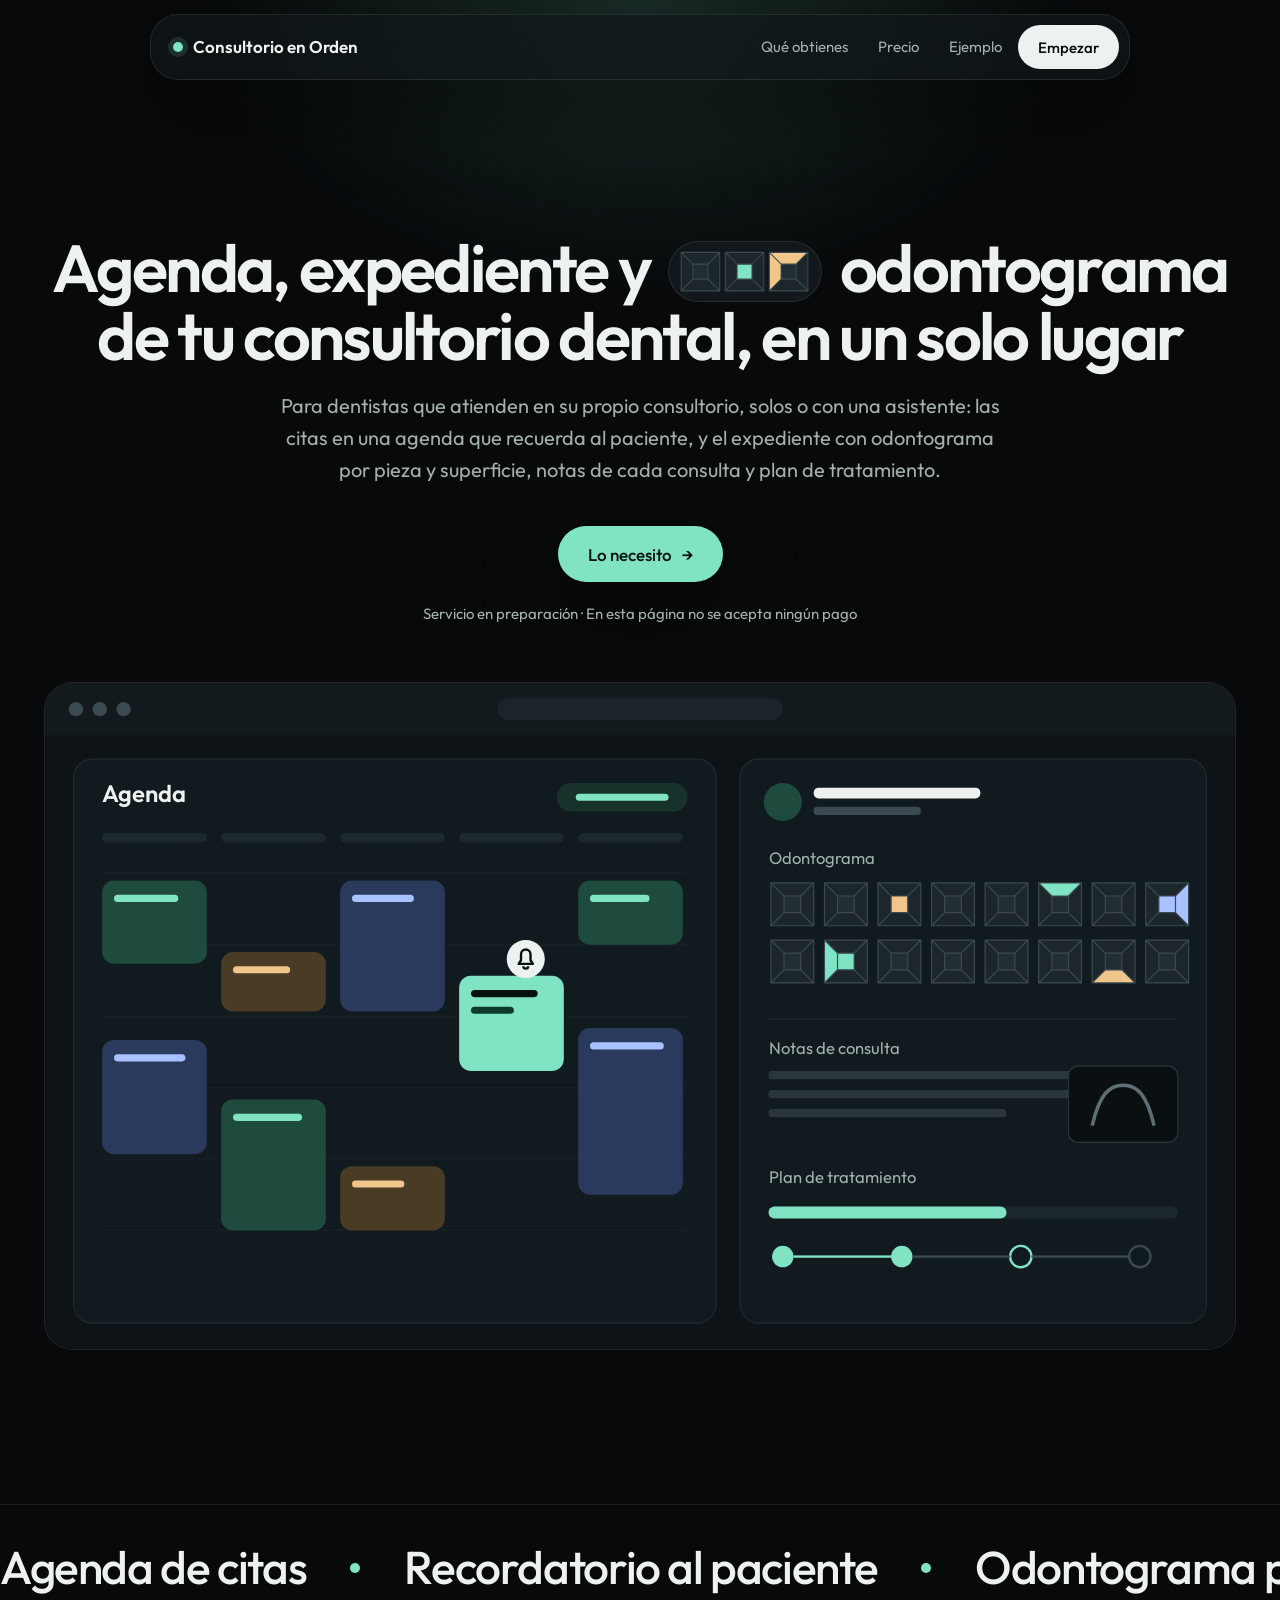
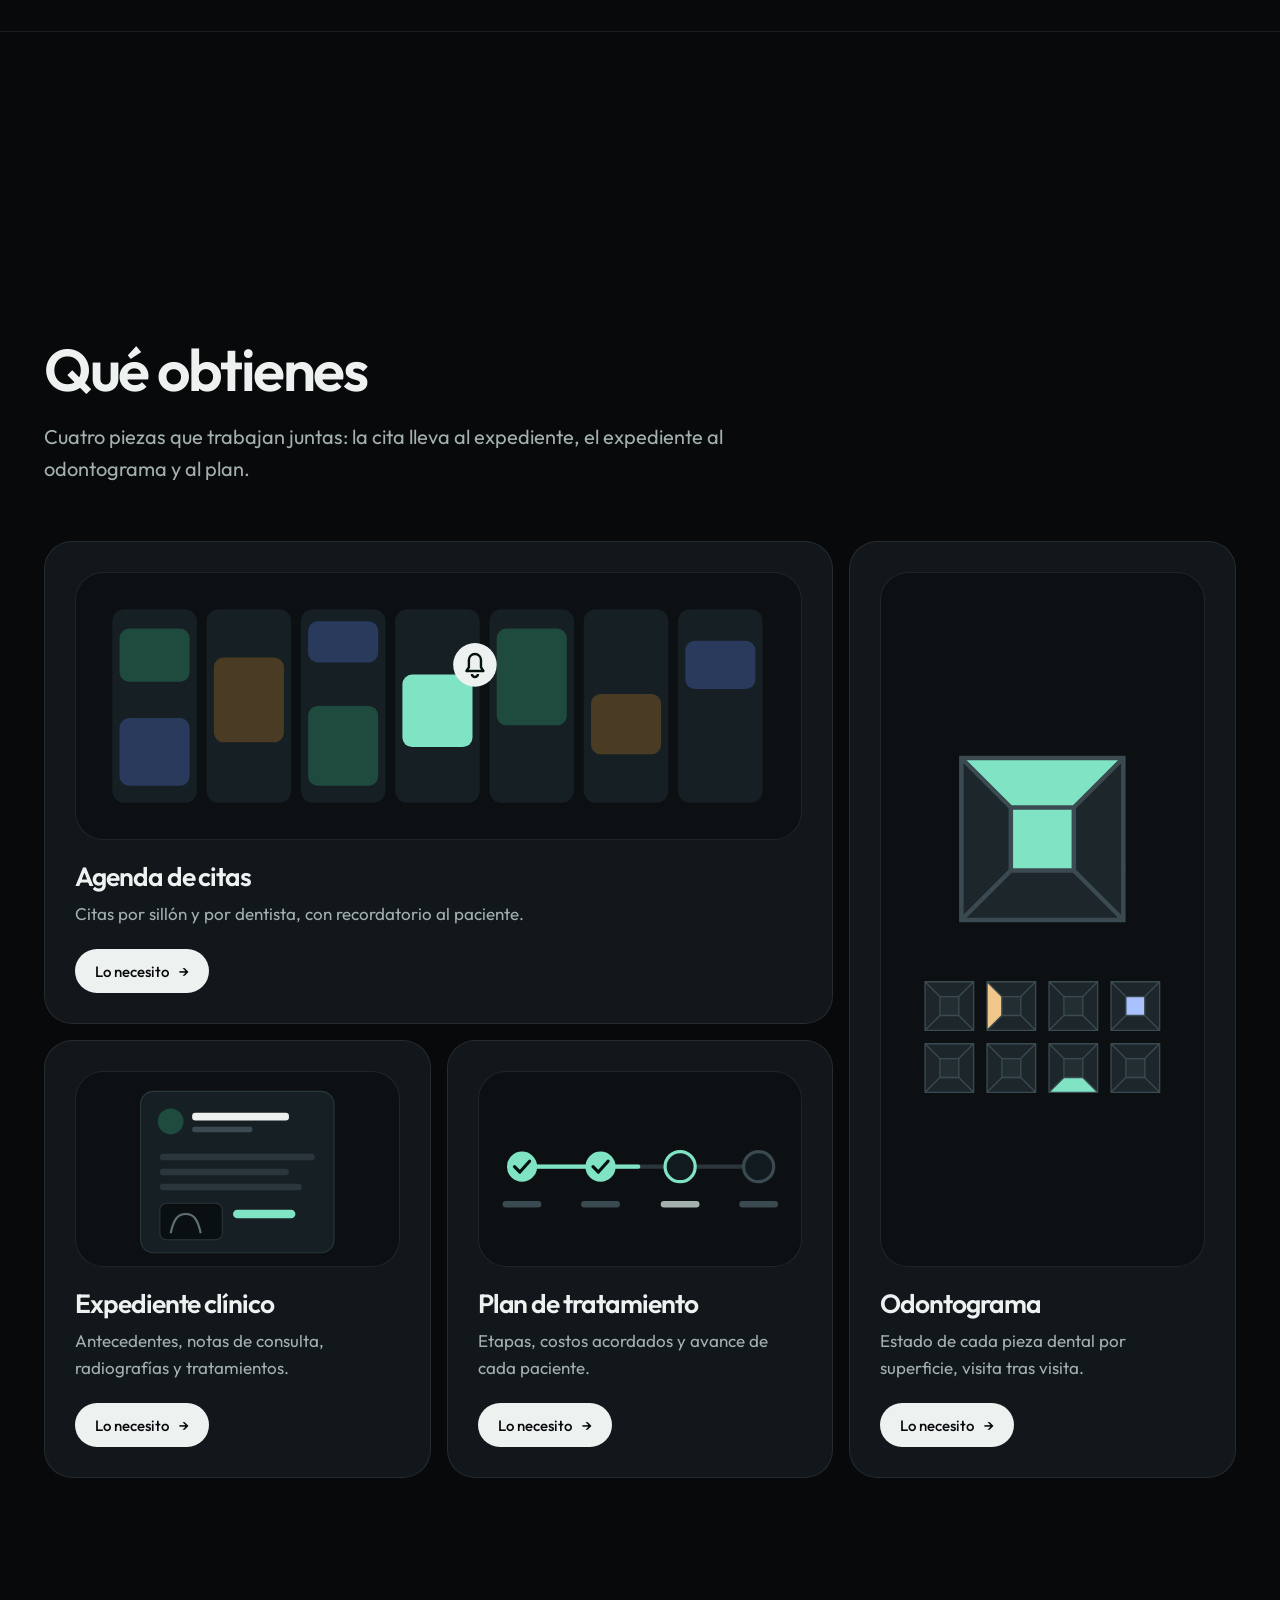
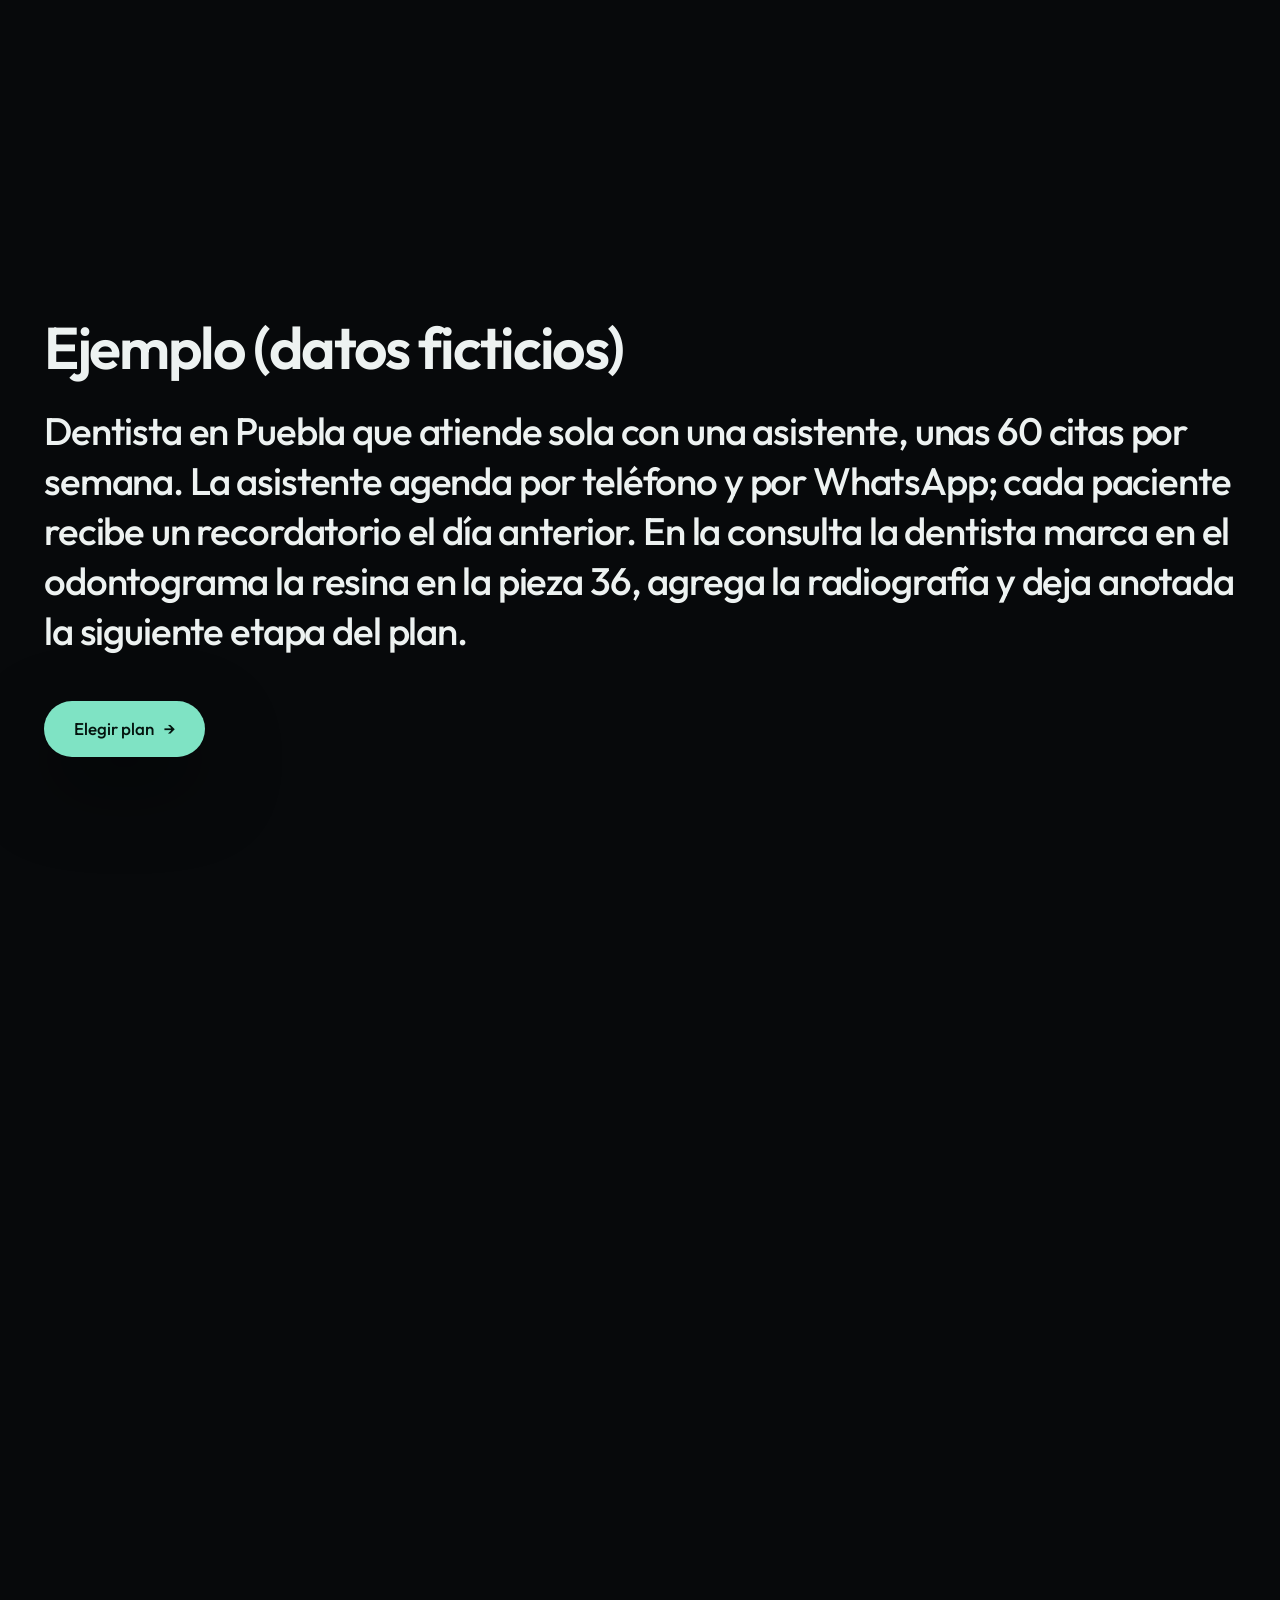
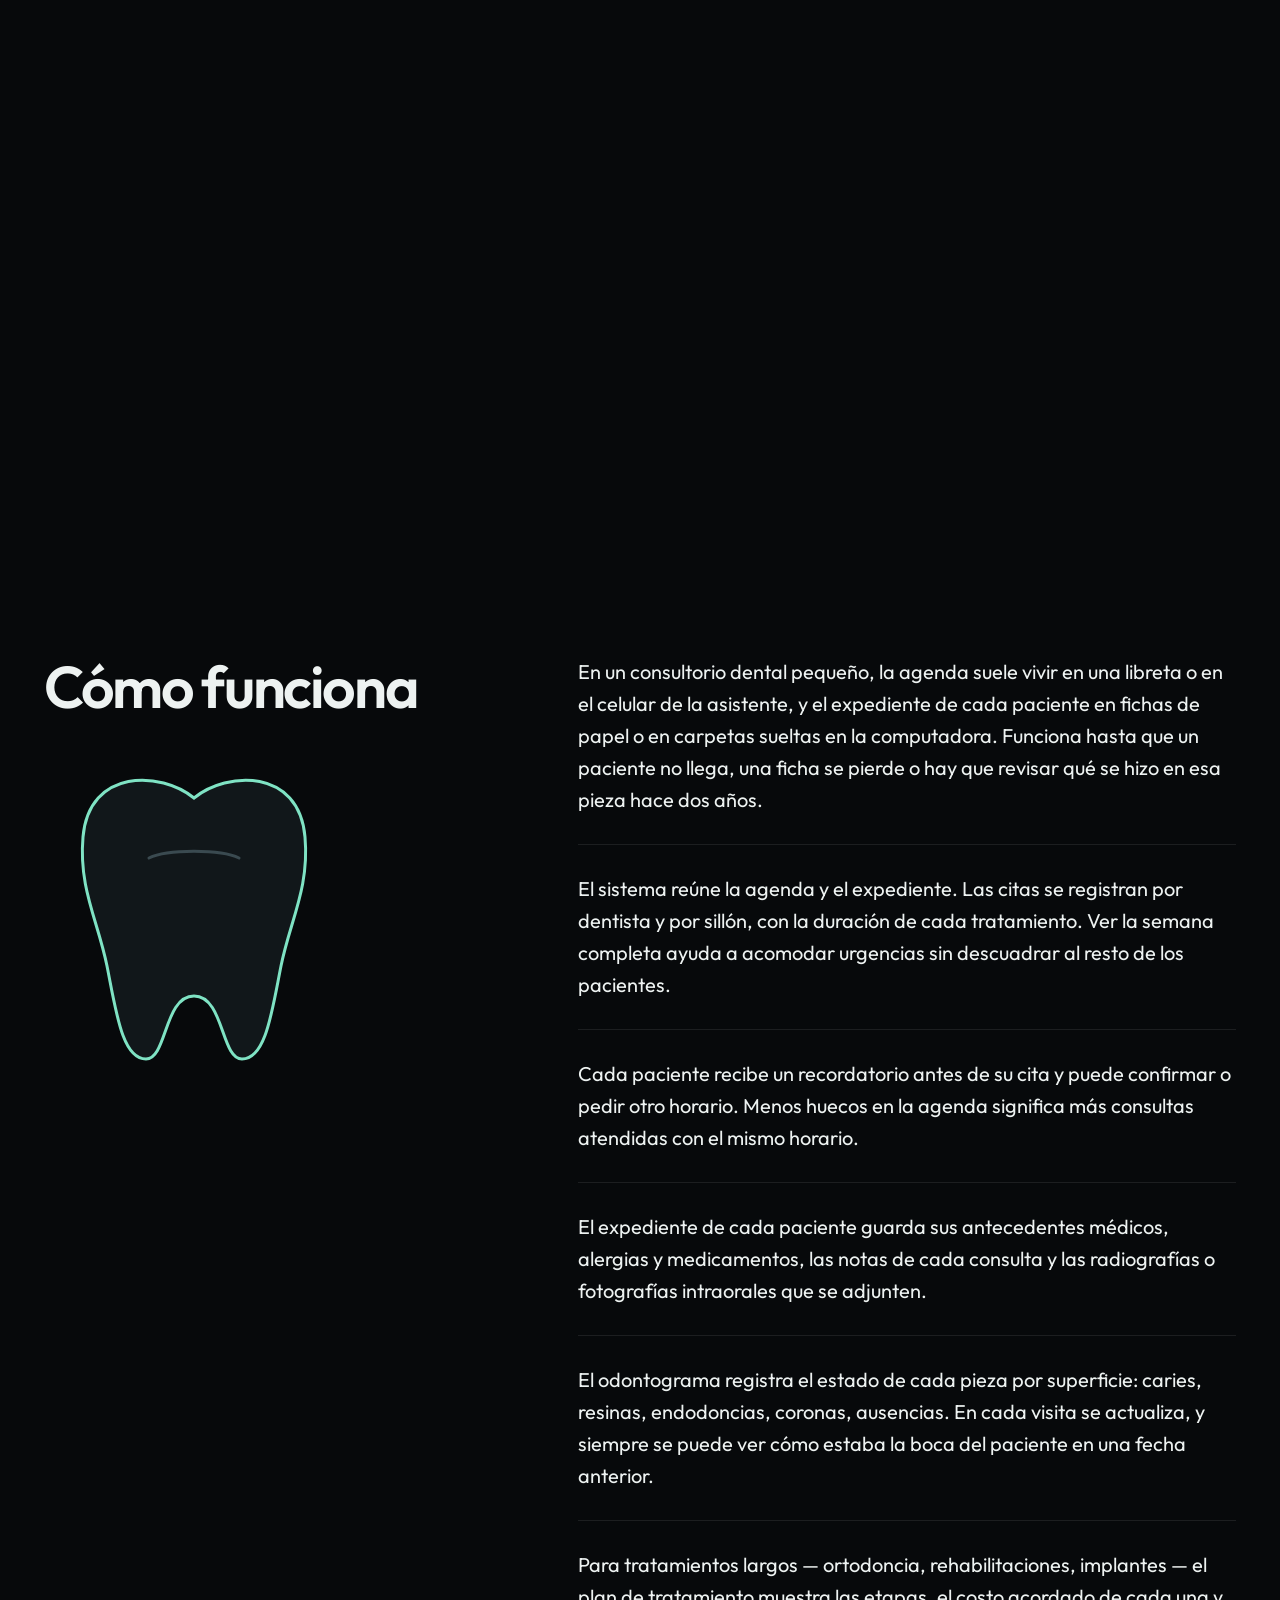
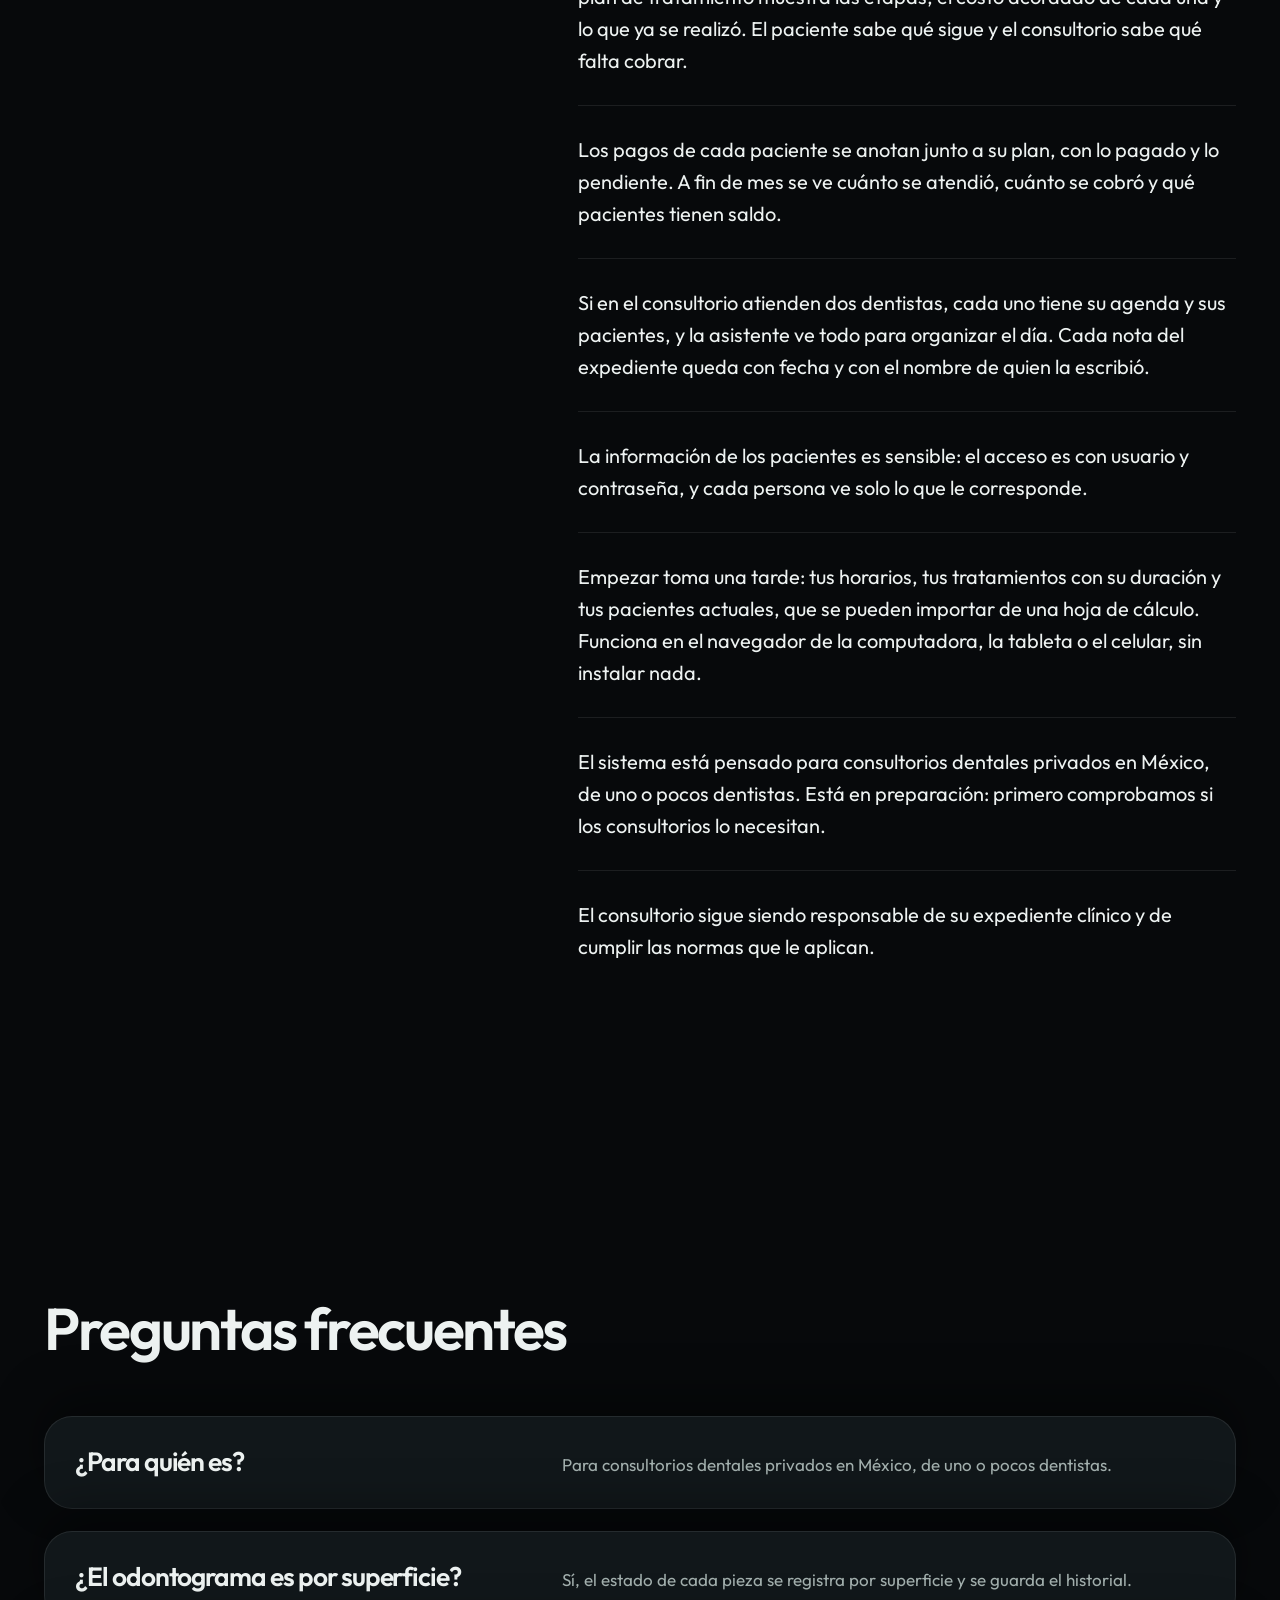
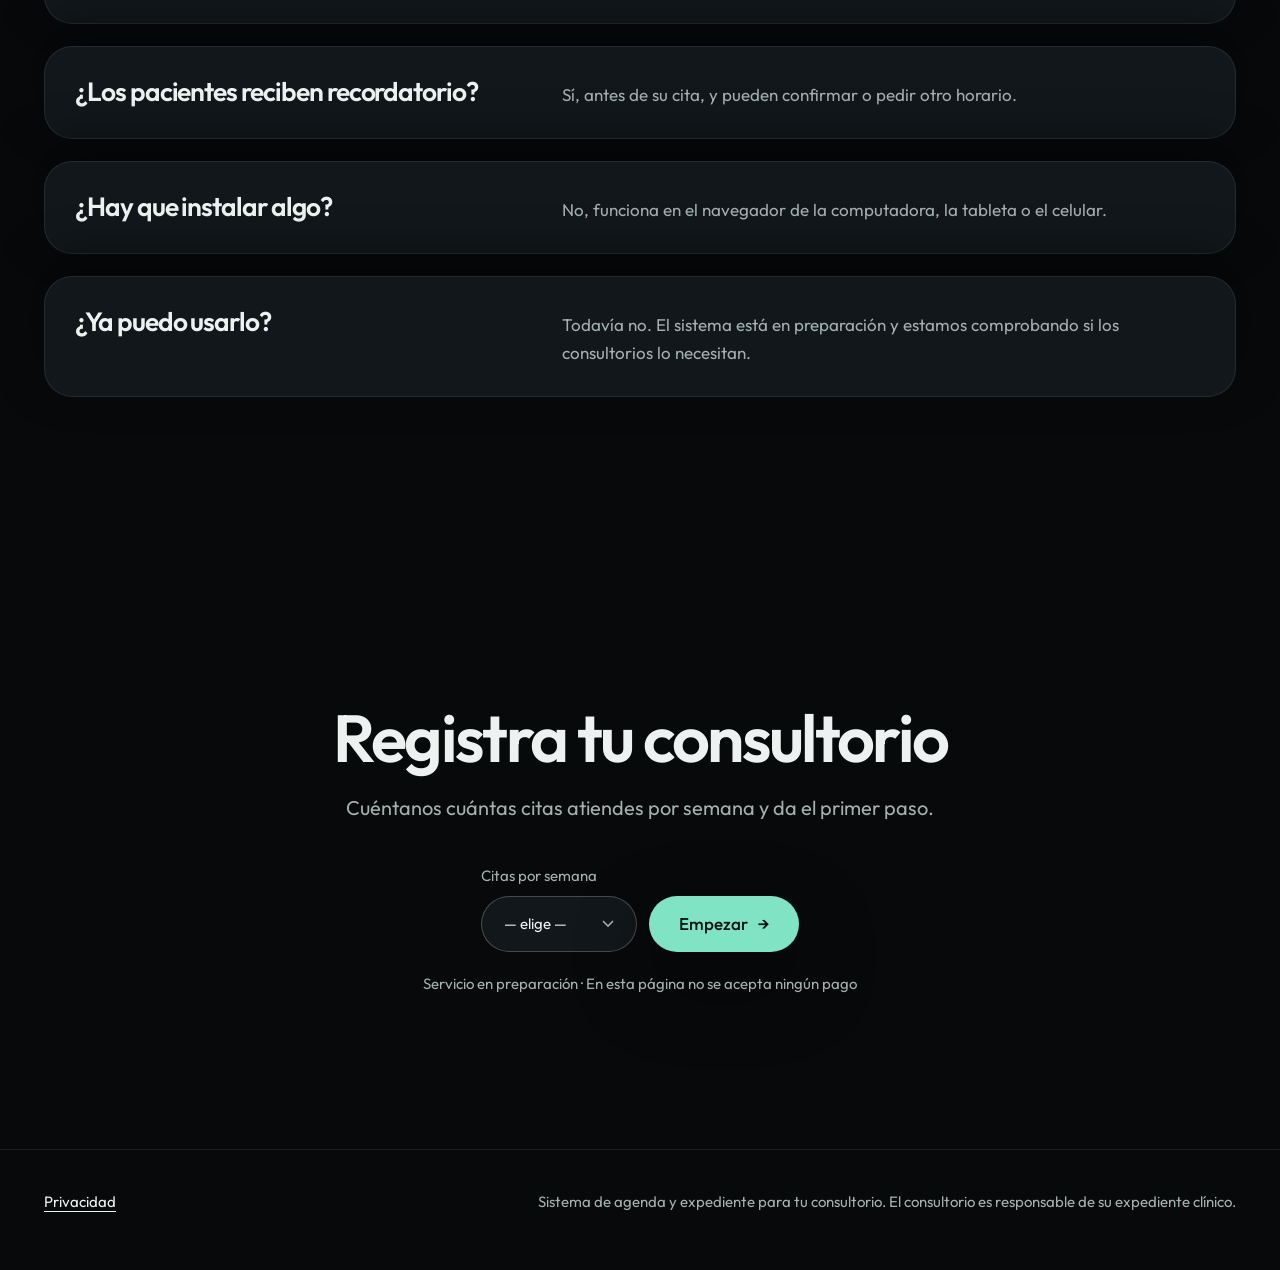
==== commit d0bf15bd: "Главная: стиль на готовых настройках темы, свой CSS — минимум (СМ-45, слово Владельца «1а», «2б»)" ====
--- a/index.html
+++ b/index.html
@@ -88,96 +88,84 @@
   </symbol>
 </svg>
 
-<div class="page">
-<div class="ambient" aria-hidden="true"></div>
-
-<header class="nav-shell">
-  <div class="nav-pill">
-    <div class="brand"><a href="index.html" data-ev="click_logo_home"><span class="brand-dot" aria-hidden="true"></span>Consultorio en Orden</a></div>
-    <nav class="nav-links" aria-label="Principal"><a href="#que" data-ev="click_nav_que">Qué obtienes</a><a href="price.html" data-ev="click_nav_precio">Precio</a><a href="#ejemplo" data-ev="click_nav_ejemplo">Ejemplo</a><a class="nav-go" href="#start" data-ev="click_nav_start">Empezar</a></nav>
+<header>
+  <div class="pill">
+    <a class="logo" href="index.html" data-ev="click_logo_home"><i aria-hidden="true"></i>Consultorio en Orden</a>
+    <nav aria-label="Principal"><a href="#que" data-ev="click_nav_que">Qué obtienes</a><a href="price.html" data-ev="click_nav_precio">Precio</a><a href="#ejemplo" data-ev="click_nav_ejemplo">Ejemplo</a><a class="btn alt" href="#start" data-ev="click_nav_start">Empezar</a></nav>
   </div>
 </header>
 
 <main>
-  <div class="wrap">
-    <div class="hero">
-      <h1>Agenda, expediente y <span class="pill-img" aria-hidden="true"><svg viewBox="0 0 120 46"><use href="#pieza" x="8" y="5" width="34" height="36"/><use href="#pieza" x="43" y="5" width="34" height="36" style="--c:#7fe3c4"/><use href="#pieza" x="78" y="5" width="34" height="36" style="--t:#f1c68b;--l:#f1c68b"/></svg></span> odontograma de tu consultorio dental, en un solo lugar</h1>
-      <p class="sub">Para dentistas que atienden en su propio consultorio, solos o con una asistente: las citas en una agenda que recuerda al paciente, y el expediente con odontograma por pieza y superficie, notas de cada consulta y plan de tratamiento.</p>
-      <div class="hero-actions">
-        <a class="btn-main" href="price.html" data-ev="cta_click">Lo necesito <span class="arrow" aria-hidden="true">&rarr;</span></a>      </div>
+  <section class="center">
+    <div class="wrap">
+      <h1 class="display">Agenda, expediente y <svg class="inline-img" viewBox="0 0 120 46" aria-hidden="true"><use href="#pieza" x="8" y="5" width="34" height="36"/><use href="#pieza" x="43" y="5" width="34" height="36" style="--c:#7fe3c4"/><use href="#pieza" x="78" y="5" width="34" height="36" style="--t:#f1c68b;--l:#f1c68b"/></svg> odontograma de tu consultorio dental, en un solo lugar</h1>
+      <p class="lead">Para dentistas que atienden en su propio consultorio, solos o con una asistente: las citas en una agenda que recuerda al paciente, y el expediente con odontograma por pieza y superficie, notas de cada consulta y plan de tratamiento.</p>
+      <div class="actions">
+        <a class="btn" href="price.html" data-ev="cta_click">Lo necesito <span aria-hidden="true">&rarr;</span></a>
+      </div>
       <p class="cta-note">Servicio en preparación · En esta página no se acepta ningún pago</p>
-    </div>
-  </div>
-
-  <div class="mock-wrap wrap">
-    <div class="mock">
-      <svg viewBox="0 0 1000 560" role="img" aria-label="Dibujo del sistema: agenda de la semana a la izquierda y odontograma del paciente a la derecha">
-        <rect width="1000" height="560" fill="#0d1316"/>
-        <rect width="1000" height="44" fill="#121a1e"/>
-        <circle cx="26" cy="22" r="6" fill="#3a4a50"/><circle cx="46" cy="22" r="6" fill="#3a4a50"/><circle cx="66" cy="22" r="6" fill="#3a4a50"/>
-        <rect x="380" y="13" width="240" height="18" rx="9" fill="#1a2429"/>
-        <!-- agenda -->
-        <rect x="24" y="64" width="540" height="474" rx="16" fill="#111a1e" stroke="#1f2b30"/>
-        <text x="48" y="100" fill="#edf2f1" font-family="Outfit, sans-serif" font-size="20" font-weight="600">Agenda</text>
-        <rect x="430" y="84" width="110" height="24" rx="12" fill="#17322b"/>
-        <rect x="446" y="93" width="78" height="6" rx="3" fill="#7fe3c4"/>
-        <g fill="#1d282d">
-          <rect x="48" y="126" width="88" height="8" rx="4"/><rect x="148" y="126" width="88" height="8" rx="4"/><rect x="248" y="126" width="88" height="8" rx="4"/><rect x="348" y="126" width="88" height="8" rx="4"/><rect x="448" y="126" width="88" height="8" rx="4"/>
-        </g>
-        <g stroke="#182226">
-          <line x1="48" y1="160" x2="540" y2="160"/><line x1="48" y1="220" x2="540" y2="220"/><line x1="48" y1="280" x2="540" y2="280"/><line x1="48" y1="340" x2="540" y2="340"/><line x1="48" y1="400" x2="540" y2="400"/><line x1="48" y1="460" x2="540" y2="460"/>
-        </g>
-        <rect x="48" y="166" width="88" height="70" rx="10" fill="#1f4a3e"/><rect x="58" y="178" width="54" height="6" rx="3" fill="#7fe3c4"/>
-        <rect x="48" y="300" width="88" height="96" rx="10" fill="#2a3a5c"/><rect x="58" y="312" width="60" height="6" rx="3" fill="#a9c1ff"/>
-        <rect x="148" y="226" width="88" height="50" rx="10" fill="#4a3b25"/><rect x="158" y="238" width="48" height="6" rx="3" fill="#f1c68b"/>
-        <rect x="148" y="350" width="88" height="110" rx="10" fill="#1f4a3e"/><rect x="158" y="362" width="58" height="6" rx="3" fill="#7fe3c4"/>
-        <rect x="248" y="166" width="88" height="110" rx="10" fill="#2a3a5c"/><rect x="258" y="178" width="52" height="6" rx="3" fill="#a9c1ff"/>
-        <rect x="248" y="406" width="88" height="54" rx="10" fill="#4a3b25"/><rect x="258" y="418" width="44" height="6" rx="3" fill="#f1c68b"/>
-        <rect x="348" y="246" width="88" height="80" rx="10" fill="#7fe3c4"/><rect x="358" y="258" width="56" height="6" rx="3" fill="#04130e"/><rect x="358" y="272" width="36" height="6" rx="3" fill="#0c3a2c"/>
-        <rect x="448" y="166" width="88" height="54" rx="10" fill="#1f4a3e"/><rect x="458" y="178" width="50" height="6" rx="3" fill="#7fe3c4"/>
-        <rect x="448" y="290" width="88" height="140" rx="10" fill="#2a3a5c"/><rect x="458" y="302" width="62" height="6" rx="3" fill="#a9c1ff"/>
-        <!-- bell reminder -->
-        <g transform="translate(404 232)"><circle r="16" fill="#edf2f1"/><path d="M-6 4h12l-2-3v-5a4 4 0 0 0-8 0v5z M-2 6a2 2 0 0 0 4 0" fill="none" stroke="#04130e" stroke-width="2" stroke-linejoin="round"/></g>
-        <!-- expediente -->
-        <rect x="584" y="64" width="392" height="474" rx="16" fill="#111a1e" stroke="#1f2b30"/>
-        <circle cx="620" cy="100" r="16" fill="#1f4a3e"/>
-        <rect x="646" y="88" width="140" height="9" rx="4" fill="#edf2f1"/><rect x="646" y="104" width="90" height="7" rx="3" fill="#3a4a50"/>
-        <text x="608" y="152" fill="#a3b0ae" font-family="Outfit, sans-serif" font-size="14">Odontograma</text>
-        <g>
-          <use href="#pieza" x="608" y="166" width="40" height="40"/><use href="#pieza" x="653" y="166" width="40" height="40"/><use href="#pieza" x="698" y="166" width="40" height="40" style="--c:#f1c68b"/><use href="#pieza" x="743" y="166" width="40" height="40"/>
-          <use href="#pieza" x="788" y="166" width="40" height="40"/><use href="#pieza" x="833" y="166" width="40" height="40" style="--t:#7fe3c4"/><use href="#pieza" x="878" y="166" width="40" height="40"/><use href="#pieza" x="923" y="166" width="40" height="40" style="--c:#a9c1ff;--r:#a9c1ff"/>
-          <use href="#pieza" x="608" y="214" width="40" height="40"/><use href="#pieza" x="653" y="214" width="40" height="40" style="--c:#7fe3c4;--l:#7fe3c4"/><use href="#pieza" x="698" y="214" width="40" height="40"/><use href="#pieza" x="743" y="214" width="40" height="40"/>
-          <use href="#pieza" x="788" y="214" width="40" height="40"/><use href="#pieza" x="833" y="214" width="40" height="40"/><use href="#pieza" x="878" y="214" width="40" height="40" style="--b:#f1c68b"/><use href="#pieza" x="923" y="214" width="40" height="40"/>
-        </g>
-        <rect x="608" y="282" width="344" height="1" fill="#1f2b30"/>
-        <text x="608" y="312" fill="#a3b0ae" font-family="Outfit, sans-serif" font-size="14">Notas de consulta</text>
-        <rect x="608" y="326" width="300" height="7" rx="3" fill="#2a363b"/><rect x="608" y="342" width="260" height="7" rx="3" fill="#2a363b"/><rect x="608" y="358" width="200" height="7" rx="3" fill="#2a363b"/>
-        <rect x="860" y="322" width="92" height="64" rx="8" fill="#0a0f11" stroke="#2a363b"/><path d="M880 372c6-26 14-34 26-34s20 8 26 34" fill="none" stroke="#5d6f75" stroke-width="3"/>
-        <text x="608" y="420" fill="#a3b0ae" font-family="Outfit, sans-serif" font-size="14">Plan de tratamiento</text>
-        <rect x="608" y="440" width="344" height="10" rx="5" fill="#1d282d"/><rect x="608" y="440" width="200" height="10" rx="5" fill="#7fe3c4"/>
-        <circle cx="620" cy="482" r="9" fill="#7fe3c4"/><circle cx="720" cy="482" r="9" fill="#7fe3c4"/><circle cx="820" cy="482" r="9" fill="none" stroke="#7fe3c4" stroke-width="2"/><circle cx="920" cy="482" r="9" fill="none" stroke="#3a4a50" stroke-width="2"/>
-        <rect x="629" y="481" width="82" height="2" fill="#7fe3c4"/><rect x="729" y="481" width="82" height="2" fill="#3a4a50"/><rect x="829" y="481" width="82" height="2" fill="#3a4a50"/>
-      </svg>
-    </div>
-  </div>
-
-  <div class="marquee" aria-hidden="true">
-    <div class="marquee-track">
-      <div class="marquee-row"><span>Agenda de citas</span><i></i><span>Recordatorio al paciente</span><i></i><span>Odontograma por superficie</span><i></i><span>Expediente clínico</span><i></i><span>Plan de tratamiento</span><i></i><span>Sin instalar nada</span><i></i></div>
-      <div class="marquee-row"><span>Agenda de citas</span><i></i><span>Recordatorio al paciente</span><i></i><span>Odontograma por superficie</span><i></i><span>Expediente clínico</span><i></i><span>Plan de tratamiento</span><i></i><span>Sin instalar nada</span><i></i></div>
-    </div>
-  </div>
-
-  <section id="que" class="chapter" data-view="features_view">
-    <div class="wrap">
-      <div class="chapter-head">
+      <figure class="art">
+        <svg viewBox="0 0 1000 560" role="img" aria-label="Dibujo del sistema: agenda de la semana a la izquierda y odontograma del paciente a la derecha">
+          <rect width="1000" height="560" fill="#0d1316"/>
+          <rect width="1000" height="44" fill="#121a1e"/>
+          <circle cx="26" cy="22" r="6" fill="#3a4a50"/><circle cx="46" cy="22" r="6" fill="#3a4a50"/><circle cx="66" cy="22" r="6" fill="#3a4a50"/>
+          <rect x="380" y="13" width="240" height="18" rx="9" fill="#1a2429"/>
+          <rect x="24" y="64" width="540" height="474" rx="16" fill="#111a1e" stroke="#1f2b30"/>
+          <text x="48" y="100" fill="#edf2f1" font-family="Outfit, sans-serif" font-size="20" font-weight="600">Agenda</text>
+          <rect x="430" y="84" width="110" height="24" rx="12" fill="#17322b"/>
+          <rect x="446" y="93" width="78" height="6" rx="3" fill="#7fe3c4"/>
+          <g fill="#1d282d">
+            <rect x="48" y="126" width="88" height="8" rx="4"/><rect x="148" y="126" width="88" height="8" rx="4"/><rect x="248" y="126" width="88" height="8" rx="4"/><rect x="348" y="126" width="88" height="8" rx="4"/><rect x="448" y="126" width="88" height="8" rx="4"/>
+          </g>
+          <g stroke="#182226">
+            <line x1="48" y1="160" x2="540" y2="160"/><line x1="48" y1="220" x2="540" y2="220"/><line x1="48" y1="280" x2="540" y2="280"/><line x1="48" y1="340" x2="540" y2="340"/><line x1="48" y1="400" x2="540" y2="400"/><line x1="48" y1="460" x2="540" y2="460"/>
+          </g>
+          <rect x="48" y="166" width="88" height="70" rx="10" fill="#1f4a3e"/><rect x="58" y="178" width="54" height="6" rx="3" fill="#7fe3c4"/>
+          <rect x="48" y="300" width="88" height="96" rx="10" fill="#2a3a5c"/><rect x="58" y="312" width="60" height="6" rx="3" fill="#a9c1ff"/>
+          <rect x="148" y="226" width="88" height="50" rx="10" fill="#4a3b25"/><rect x="158" y="238" width="48" height="6" rx="3" fill="#f1c68b"/>
+          <rect x="148" y="350" width="88" height="110" rx="10" fill="#1f4a3e"/><rect x="158" y="362" width="58" height="6" rx="3" fill="#7fe3c4"/>
+          <rect x="248" y="166" width="88" height="110" rx="10" fill="#2a3a5c"/><rect x="258" y="178" width="52" height="6" rx="3" fill="#a9c1ff"/>
+          <rect x="248" y="406" width="88" height="54" rx="10" fill="#4a3b25"/><rect x="258" y="418" width="44" height="6" rx="3" fill="#f1c68b"/>
+          <rect x="348" y="246" width="88" height="80" rx="10" fill="#7fe3c4"/><rect x="358" y="258" width="56" height="6" rx="3" fill="#04130e"/><rect x="358" y="272" width="36" height="6" rx="3" fill="#0c3a2c"/>
+          <rect x="448" y="166" width="88" height="54" rx="10" fill="#1f4a3e"/><rect x="458" y="178" width="50" height="6" rx="3" fill="#7fe3c4"/>
+          <rect x="448" y="290" width="88" height="140" rx="10" fill="#2a3a5c"/><rect x="458" y="302" width="62" height="6" rx="3" fill="#a9c1ff"/>
+          <g transform="translate(404 232)"><circle r="16" fill="#edf2f1"/><path d="M-6 4h12l-2-3v-5a4 4 0 0 0-8 0v5z M-2 6a2 2 0 0 0 4 0" fill="none" stroke="#04130e" stroke-width="2" stroke-linejoin="round"/></g>
+          <rect x="584" y="64" width="392" height="474" rx="16" fill="#111a1e" stroke="#1f2b30"/>
+          <circle cx="620" cy="100" r="16" fill="#1f4a3e"/>
+          <rect x="646" y="88" width="140" height="9" rx="4" fill="#edf2f1"/><rect x="646" y="104" width="90" height="7" rx="3" fill="#3a4a50"/>
+          <text x="608" y="152" fill="#a3b0ae" font-family="Outfit, sans-serif" font-size="14">Odontograma</text>
+          <g>
+            <use href="#pieza" x="608" y="166" width="40" height="40"/><use href="#pieza" x="653" y="166" width="40" height="40"/><use href="#pieza" x="698" y="166" width="40" height="40" style="--c:#f1c68b"/><use href="#pieza" x="743" y="166" width="40" height="40"/>
+            <use href="#pieza" x="788" y="166" width="40" height="40"/><use href="#pieza" x="833" y="166" width="40" height="40" style="--t:#7fe3c4"/><use href="#pieza" x="878" y="166" width="40" height="40"/><use href="#pieza" x="923" y="166" width="40" height="40" style="--c:#a9c1ff;--r:#a9c1ff"/>
+            <use href="#pieza" x="608" y="214" width="40" height="40"/><use href="#pieza" x="653" y="214" width="40" height="40" style="--c:#7fe3c4;--l:#7fe3c4"/><use href="#pieza" x="698" y="214" width="40" height="40"/><use href="#pieza" x="743" y="214" width="40" height="40"/>
+            <use href="#pieza" x="788" y="214" width="40" height="40"/><use href="#pieza" x="833" y="214" width="40" height="40"/><use href="#pieza" x="878" y="214" width="40" height="40" style="--b:#f1c68b"/><use href="#pieza" x="923" y="214" width="40" height="40"/>
+          </g>
+          <rect x="608" y="282" width="344" height="1" fill="#1f2b30"/>
+          <text x="608" y="312" fill="#a3b0ae" font-family="Outfit, sans-serif" font-size="14">Notas de consulta</text>
+          <rect x="608" y="326" width="300" height="7" rx="3" fill="#2a363b"/><rect x="608" y="342" width="260" height="7" rx="3" fill="#2a363b"/><rect x="608" y="358" width="200" height="7" rx="3" fill="#2a363b"/>
+          <rect x="860" y="322" width="92" height="64" rx="8" fill="#0a0f11" stroke="#2a363b"/><path d="M880 372c6-26 14-34 26-34s20 8 26 34" fill="none" stroke="#5d6f75" stroke-width="3"/>
+          <text x="608" y="420" fill="#a3b0ae" font-family="Outfit, sans-serif" font-size="14">Plan de tratamiento</text>
+          <rect x="608" y="440" width="344" height="10" rx="5" fill="#1d282d"/><rect x="608" y="440" width="200" height="10" rx="5" fill="#7fe3c4"/>
+          <circle cx="620" cy="482" r="9" fill="#7fe3c4"/><circle cx="720" cy="482" r="9" fill="#7fe3c4"/><circle cx="820" cy="482" r="9" fill="none" stroke="#7fe3c4" stroke-width="2"/><circle cx="920" cy="482" r="9" fill="none" stroke="#3a4a50" stroke-width="2"/>
+          <rect x="629" y="481" width="82" height="2" fill="#7fe3c4"/><rect x="729" y="481" width="82" height="2" fill="#3a4a50"/><rect x="829" y="481" width="82" height="2" fill="#3a4a50"/>
+        </svg>
+      </figure>
+    </div>
+    <div class="marquee" aria-hidden="true">
+      <div><span>Agenda de citas</span><i></i><span>Recordatorio al paciente</span><i></i><span>Odontograma por superficie</span><i></i><span>Expediente clínico</span><i></i><span>Plan de tratamiento</span><i></i><span>Sin instalar nada</span><i></i><span>Agenda de citas</span><i></i><span>Recordatorio al paciente</span><i></i><span>Odontograma por superficie</span><i></i><span>Expediente clínico</span><i></i><span>Plan de tratamiento</span><i></i><span>Sin instalar nada</span><i></i></div>
+    </div>
+  </section>
+
+  <section id="que" data-view="features_view">
+    <div class="wrap">
+      <div class="head">
         <h2>Qué obtienes</h2>
-        <p>Cuatro piezas que trabajan juntas: la cita lleva al expediente, el expediente al odontograma y al plan.</p>
+        <p class="lead">Cuatro piezas que trabajan juntas: la cita lleva al expediente, el expediente al odontograma y al plan.</p>
       </div>
       <div class="bento">
-        <div class="tile tile-wide">
-          <div class="tile-art" aria-hidden="true">
-            <svg viewBox="0 0 600 220" preserveAspectRatio="xMidYMid meet">
+        <article class="tile wide">
+          <div class="art" aria-hidden="true">
+            <svg viewBox="0 0 600 220">
               <g fill="#161f23"><rect x="30" y="30" width="70" height="160" rx="10"/><rect x="108" y="30" width="70" height="160" rx="10"/><rect x="186" y="30" width="70" height="160" rx="10"/><rect x="264" y="30" width="70" height="160" rx="10"/><rect x="342" y="30" width="70" height="160" rx="10"/><rect x="420" y="30" width="70" height="160" rx="10"/><rect x="498" y="30" width="70" height="160" rx="10"/></g>
               <rect x="36" y="46" width="58" height="44" rx="8" fill="#1f4a3e"/><rect x="36" y="120" width="58" height="56" rx="8" fill="#2a3a5c"/>
               <rect x="114" y="70" width="58" height="70" rx="8" fill="#4a3b25"/>
@@ -189,22 +177,24 @@
               <g transform="translate(330 76)"><circle r="18" fill="#edf2f1"/><path d="M-7 5h14l-2-3v-6a5 5 0 0 0-10 0v6z M-2.5 7.5a2.5 2.5 0 0 0 5 0" fill="none" stroke="#04130e" stroke-width="2" stroke-linejoin="round"/></g>
             </svg>
           </div>
-          <b>Agenda de citas</b><span class="tx">Citas por sillón y por dentista, con recordatorio al paciente.</span>
-          <a class="btn" href="price.html" data-ev="feature_agenda">Lo necesito <span aria-hidden="true">&rarr;</span></a>
-        </div>
-        <div class="tile tile-tall">
-          <div class="tile-art" aria-hidden="true">
+          <h3>Agenda de citas</h3>
+          <p>Citas por sillón y por dentista, con recordatorio al paciente.</p>
+          <a class="btn alt" href="price.html" data-ev="feature_agenda">Lo necesito <span aria-hidden="true">&rarr;</span></a>
+        </article>
+        <article class="tile tall">
+          <div class="art" aria-hidden="true">
             <svg viewBox="0 0 300 420">
               <use href="#pieza" x="60" y="40" width="180" height="180" style="--c:#7fe3c4;--t:#7fe3c4"/>
               <use href="#pieza" x="30" y="270" width="54" height="54"/><use href="#pieza" x="92" y="270" width="54" height="54" style="--l:#f1c68b"/><use href="#pieza" x="154" y="270" width="54" height="54"/><use href="#pieza" x="216" y="270" width="54" height="54" style="--c:#a9c1ff"/>
               <use href="#pieza" x="30" y="332" width="54" height="54"/><use href="#pieza" x="92" y="332" width="54" height="54"/><use href="#pieza" x="154" y="332" width="54" height="54" style="--b:#7fe3c4"/><use href="#pieza" x="216" y="332" width="54" height="54"/>
             </svg>
           </div>
-          <b>Odontograma</b><span class="tx">Estado de cada pieza dental por superficie, visita tras visita.</span>
-          <a class="btn" href="price.html" data-ev="feature_odontograma">Lo necesito <span aria-hidden="true">&rarr;</span></a>
-        </div>
-        <div class="tile">
-          <div class="tile-art" aria-hidden="true">
+          <h3>Odontograma</h3>
+          <p>Estado de cada pieza dental por superficie, visita tras visita.</p>
+          <a class="btn alt" href="price.html" data-ev="feature_odontograma">Lo necesito <span aria-hidden="true">&rarr;</span></a>
+        </article>
+        <article class="tile">
+          <div class="art" aria-hidden="true">
             <svg viewBox="0 0 300 180">
               <rect x="60" y="18" width="180" height="150" rx="12" fill="#161f23" stroke="#2a363b"/>
               <circle cx="88" cy="46" r="12" fill="#1f4a3e"/><rect x="108" y="38" width="90" height="7" rx="3" fill="#edf2f1"/><rect x="108" y="51" width="56" height="5" rx="2" fill="#3a4a50"/>
@@ -213,11 +203,12 @@
               <rect x="146" y="128" width="58" height="8" rx="4" fill="#7fe3c4"/>
             </svg>
           </div>
-          <b>Expediente clínico</b><span class="tx">Antecedentes, notas de consulta, radiografías y tratamientos.</span>
-          <a class="btn" href="price.html" data-ev="feature_expediente">Lo necesito <span aria-hidden="true">&rarr;</span></a>
-        </div>
-        <div class="tile">
-          <div class="tile-art" aria-hidden="true">
+          <h3>Expediente clínico</h3>
+          <p>Antecedentes, notas de consulta, radiografías y tratamientos.</p>
+          <a class="btn alt" href="price.html" data-ev="feature_expediente">Lo necesito <span aria-hidden="true">&rarr;</span></a>
+        </article>
+        <article class="tile">
+          <div class="art" aria-hidden="true">
             <svg viewBox="0 0 300 180">
               <rect x="40" y="86" width="220" height="4" rx="2" fill="#2a363b"/><rect x="40" y="86" width="110" height="4" rx="2" fill="#7fe3c4"/>
               <circle cx="40" cy="88" r="14" fill="#7fe3c4"/><circle cx="113" cy="88" r="14" fill="#7fe3c4"/><circle cx="187" cy="88" r="14" fill="#111a1e" stroke="#7fe3c4" stroke-width="3"/><circle cx="260" cy="88" r="14" fill="#111a1e" stroke="#3a4a50" stroke-width="3"/>
@@ -225,36 +216,33 @@
               <rect x="22" y="120" width="36" height="6" rx="3" fill="#3a4a50"/><rect x="95" y="120" width="36" height="6" rx="3" fill="#3a4a50"/><rect x="169" y="120" width="36" height="6" rx="3" fill="#a3b0ae"/><rect x="242" y="120" width="36" height="6" rx="3" fill="#3a4a50"/>
             </svg>
           </div>
-          <b>Plan de tratamiento</b><span class="tx">Etapas, costos acordados y avance de cada paciente.</span>
-          <a class="btn" href="price.html" data-ev="feature_plan">Lo necesito <span aria-hidden="true">&rarr;</span></a>
-        </div>
-      </div>
-    </div>
-  </section>
-
-  <section id="ejemplo" class="desire" data-view="example_view">
-    <div class="scrub-stage">
-      <div class="scrub-pin">
-        <div class="wrap">
-          <h2>Ejemplo (datos ficticios)</h2>
-          <p class="fine scrub" data-scrub>Dentista en Puebla que atiende sola con una asistente, unas 60 citas por semana. La asistente agenda por teléfono y por WhatsApp; cada paciente recibe un recordatorio el día anterior. En la consulta la dentista marca en el odontograma la resina en la pieza 36, agrega la radiografía y deja anotada la siguiente etapa del plan.</p>
-          <a class="btn-main" href="price.html" data-ev="click_cta_after_example">Elegir plan <span class="arrow" aria-hidden="true">&rarr;</span></a>
-        </div>
-      </div>
+          <h3>Plan de tratamiento</h3>
+          <p>Etapas, costos acordados y avance de cada paciente.</p>
+          <a class="btn alt" href="price.html" data-ev="feature_plan">Lo necesito <span aria-hidden="true">&rarr;</span></a>
+        </article>
+      </div>
+    </div>
+  </section>
+
+  <section id="ejemplo" class="pinned" data-view="example_view">
+    <div class="wrap">
+      <h2>Ejemplo (datos ficticios)</h2>
+      <p class="scrub" data-scrub>Dentista en Puebla que atiende sola con una asistente, unas 60 citas por semana. La asistente agenda por teléfono y por WhatsApp; cada paciente recibe un recordatorio el día anterior. En la consulta la dentista marca en el odontograma la resina en la pieza 36, agrega la radiografía y deja anotada la siguiente etapa del plan.</p>
+      <a class="btn" href="price.html" data-ev="click_cta_after_example">Elegir plan <span aria-hidden="true">&rarr;</span></a>
     </div>
   </section>
 
 <!-- seo-tekst:start -->
-  <section id="opis" class="chapter">
+  <section id="opis">
     <div class="wrap split">
-      <div class="split-left">
+      <div class="sticky">
         <h2>Cómo funciona</h2>
-        <svg class="tooth-big" viewBox="0 0 200 220" aria-hidden="true">
+        <svg viewBox="0 0 200 220" aria-hidden="true">
           <path d="M100 30c-22-18-70-20-74 26-3 34 10 56 16 86 6 30 10 62 26 62 14 0 12-42 32-42s18 42 32 42c16 0 20-32 26-62 6-30 19-52 16-86-4-46-52-44-74-26z" fill="#11171a" stroke="#7fe3c4" stroke-width="2"/>
           <path d="M70 70c12-6 48-6 60 0" fill="none" stroke="#3a4a50" stroke-width="2" stroke-linecap="round"/>
         </svg>
       </div>
-      <div class="split-right">
+      <div class="prose">
     <p>En un consultorio dental pequeño, la agenda suele vivir en una libreta o en el celular de la asistente, y el expediente de cada paciente en fichas de papel o en carpetas sueltas en la computadora. Funciona hasta que un paciente no llega, una ficha se pierde o hay que revisar qué se hizo en esa pieza hace dos años.</p>
     <p>El sistema reúne la agenda y el expediente. Las citas se registran por dentista y por sillón, con la duración de cada tratamiento. Ver la semana completa ayuda a acomodar urgencias sin descuadrar al resto de los pacientes.</p>
     <p>Cada paciente recibe un recordatorio antes de su cita y puede confirmar o pedir otro horario. Menos huecos en la agenda significa más consultas atendidas con el mismo horario.</p>
@@ -270,29 +258,29 @@
       </div>
     </div>
   </section>
-  <section id="faq" class="chapter">
-    <div class="wrap">
-      <div class="chapter-head">
+  <section id="faq">
+    <div class="wrap">
+      <div class="head">
     <h2>Preguntas frecuentes</h2>
       </div>
       <div class="stack">
-        <div class="qa">
+        <div class="tile">
     <h3>¿Para quién es?</h3>
     <p>Para consultorios dentales privados en México, de uno o pocos dentistas.</p>
         </div>
-        <div class="qa">
+        <div class="tile" style="--k:1">
     <h3>¿El odontograma es por superficie?</h3>
     <p>Sí, el estado de cada pieza se registra por superficie y se guarda el historial.</p>
         </div>
-        <div class="qa">
+        <div class="tile" style="--k:2">
     <h3>¿Los pacientes reciben recordatorio?</h3>
     <p>Sí, antes de su cita, y pueden confirmar o pedir otro horario.</p>
         </div>
-        <div class="qa">
+        <div class="tile" style="--k:3">
     <h3>¿Hay que instalar algo?</h3>
     <p>No, funciona en el navegador de la computadora, la tableta o el celular.</p>
         </div>
-        <div class="qa">
+        <div class="tile" style="--k:4">
     <h3>¿Ya puedo usarlo?</h3>
     <p>Todavía no. El sistema está en preparación y estamos comprobando si los consultorios lo necesitan.</p>
         </div>
@@ -301,13 +289,13 @@
   </section>
 <!-- seo-tekst:end -->
 
-  <section id="start" class="action" data-view="start_view">
-    <div class="wrap">
-      <h2>Registra tu consultorio</h2>
+  <section id="start" class="center" data-view="start_view">
+    <div class="wrap">
+      <h2 class="display">Registra tu consultorio</h2>
       <p class="lead">Cuéntanos cuántas citas atiendes por semana y da el primer paso.</p>
-      <div class="start-form">
+      <div class="actions">
         <label>Citas por semana<select data-ev-focus="form_start"><option value="">— elige —</option><option>Menos de 30</option><option>30–80</option><option>80–150</option><option>Más de 150</option></select></label>
-        <a class="btn-main" href="price.html" data-ev="form_submit_click">Empezar <span class="arrow" aria-hidden="true">&rarr;</span></a>
+        <a class="btn" href="price.html" data-ev="form_submit_click">Empezar <span aria-hidden="true">&rarr;</span></a>
       </div>
       <p class="cta-note">Servicio en preparación · En esta página no se acepta ningún pago</p>
     </div>
@@ -315,12 +303,11 @@
 </main>
 
 <footer>
-  <div class="wrap foot">
+  <div class="wrap">
     <p><a href="privacy.html" data-ev="click_legal_privacy">Privacidad</a></p>
     <p class="muted">Sistema de agenda y expediente para tu consultorio. El consultorio es responsable de su expediente clínico.</p>
   </div>
 </footer>
-</div>
 
 <script>
 (function () {
--- a/variant.css
+++ b/variant.css
@@ -1,278 +1,174 @@
-/* gpt-taste: cinematic dark, Outfit, AIDA chapters, gapless bento, scroll motion in plain CSS */
+/* gpt-taste (classic). Tokens from the skill, then shared rules.
+   Token names match the shared base sheet, so its rules repaint in this palette. */
 :root {
+  /* colour: dark cinematic, one mint accent */
   --bg: #07090b;
-  --bg-2: #0c1013;
-  --surface: #11171a;
-  --surface-2: #161e22;
-  --line: rgba(237, 242, 241, 0.09);
-  --text: #edf2f1;
+  --alt: #0c1013;
+  --card: #11171a;
+  --ink: #edf2f1;
   --muted: #a3b0ae;
+  --line: rgba(237, 242, 241, .09);
+  --line-strong: rgba(237, 242, 241, .24);
   --accent: #7fe3c4;
   --accent-ink: #04130e;
-  --accent-soft: rgba(127, 227, 196, 0.14);
-  --warm: #f1c68b;
-  --radius: 28px;
+  --accent-soft: rgba(127, 227, 196, .14);
+  --glow: radial-gradient(50% 42% at 50% 0%, rgba(127, 227, 196, .16), transparent 70%);
+  /* type: Outfit (skill stack, never Inter); H1 clamp keeps it to 2-3 lines */
+  --font: "Outfit", ui-sans-serif, system-ui, -apple-system, "Segoe UI", Roboto, sans-serif;
+  --fs-display: clamp(2.15rem, 5.2vw, 5.4rem);
+  --fs-h2: clamp(2.2rem, 4.6vw, 4.2rem);
+  --fs-h3: clamp(1.4rem, 2.2vw, 1.65rem);
+  --fs-scrub: clamp(1.5rem, 3vw, 2.8rem);
+  --fs-lead: clamp(1.0625rem, 1.6vw, 1.25rem);
+  --fs-body: 1.0625rem;
+  --fs-small: .9375rem;
+  --track: -.04em;
+  /* space: huge chapter padding (py-32 md:py-48) */
   --wrap: 1240px;
-  --font: "Outfit", ui-sans-serif, system-ui, -apple-system, "Segoe UI", Roboto, sans-serif;
+  --gutter: 24px;
+  --header: 110px;
+  --space-section: clamp(6rem, 12vw, 12rem);
+  --space-block: 3.5rem;
+  --gap: 16px;
+  /* shape and depth */
+  --radius-lg: 28px;
+  --radius-pill: 999px;
+  --shadow: 0 30px 80px rgba(0, 0, 0, .45);
+  /* motion: duration-700 ease-out */
+  --dur: .7s;
+  --dur-fast: .3s;
+  --ease: cubic-bezier(.2, .8, .2, 1);
 }
 
+/* elements */
 *, *::before, *::after { box-sizing: border-box; }
-html { scroll-behavior: smooth; -webkit-text-size-adjust: 100%; }
-body {
-  margin: 0;
-  background: var(--bg);
-  color: var(--text);
-  font-family: var(--font);
-  font-size: 17px;
-  line-height: 1.6;
-  -webkit-font-smoothing: antialiased;
+html { scroll-behavior: smooth; }
+body { margin: 0; background: var(--bg); color: var(--ink); font: 400 var(--fs-body)/1.6 var(--font); -webkit-font-smoothing: antialiased; }
+body::before { content: ""; position: absolute; inset: 0 0 auto; z-index: -1; height: 1000px; background: var(--glow); pointer-events: none; }
+main { overflow-x: clip; }
+h1, h2, h3 { margin: 0; color: inherit; font-weight: 600; line-height: 1.05; letter-spacing: var(--track); text-wrap: balance; }
+h2 { font-size: var(--fs-h2); }
+h3 { font-size: var(--fs-h3); line-height: 1.15; }
+p { margin: 0; }
+a { color: inherit; text-underline-offset: 4px; }
+:focus-visible, select:focus { outline: 2px solid var(--accent); outline-offset: 3px; }
+
+/* layout */
+.wrap { max-width: var(--wrap); margin: 0 auto; padding: 0 var(--gutter); }
+section { padding: var(--space-section) 0; }
+.center { text-align: center; }
+.head { max-width: 62rem; margin-bottom: var(--space-block); }
+.lead { max-width: 46rem; margin: 1.25rem 0 0; color: var(--muted); font-size: var(--fs-lead); line-height: 1.6; }
+.center .lead { margin-inline: auto; }
+.actions { display: flex; flex-wrap: wrap; align-items: flex-end; gap: 12px; margin-top: 2.5rem; }
+.center .actions { justify-content: center; }
+.cta-note { margin-top: 20px; color: var(--muted); font-size: var(--fs-small); }
+
+/* hero: cinematic centre, ultra-wide H1 with an inline image */
+.display { max-width: 74rem; margin-inline: auto; font-size: var(--fs-display); line-height: 1.02; }
+.inline-img { display: inline-block; vertical-align: middle; width: 2.3em; height: .92em; margin: -.12em .12em 0; border: 1px solid var(--line); border-radius: var(--radius-pill); background: var(--card); }
+.cta-note + .art { margin-top: var(--space-block); }
+
+/* buttons: light background, dark text */
+.btn { display: inline-flex; align-items: center; justify-content: center; gap: 10px; min-height: 56px; margin: 0; padding: 0 30px; border: 0; border-radius: var(--radius-pill); background: var(--accent); color: var(--accent-ink); font: 500 var(--fs-body)/1 var(--font); text-decoration: none; box-shadow: var(--shadow); transition: transform var(--dur) var(--ease), background-color var(--dur-fast), color var(--dur-fast); }
+.btn.alt { min-height: 44px; padding: 0 20px; background: var(--ink); color: var(--bg); font-size: var(--fs-small); box-shadow: none; }
+.btn:hover, .btn:focus-visible { transform: translateY(-2px); background: var(--accent); color: var(--accent-ink); opacity: 1; }
+.btn span { transition: transform var(--dur) var(--ease); }
+.btn:hover span { transform: translateX(4px); }
+
+/* header: floating glass pill */
+header { position: sticky; top: 0; z-index: 20; padding: 14px 16px 0; border: 0; background: none; backdrop-filter: none; }
+.pill { max-width: 980px; margin: 0 auto; display: flex; flex-wrap: wrap; align-items: center; justify-content: space-between; gap: 6px 16px; padding: 10px 10px 10px 22px; border: 1px solid var(--line); border-radius: var(--radius-lg); background: rgba(17, 23, 26, .72); -webkit-backdrop-filter: blur(16px) saturate(140%); backdrop-filter: blur(16px) saturate(140%); box-shadow: var(--shadow); }
+.logo { display: inline-flex; align-items: center; gap: 10px; color: var(--ink); font-size: 1.0625rem; font-weight: 600; text-decoration: none; white-space: nowrap; }
+.logo i { width: 10px; height: 10px; border-radius: 50%; background: var(--accent); outline: 5px solid var(--accent-soft); }
+header nav { display: flex; flex-wrap: wrap; align-items: center; gap: 2px; }
+header nav a:not(.btn) { padding: 9px 14px; border-radius: var(--radius-pill); color: var(--muted); font-size: var(--fs-small); text-decoration: none; transition: color var(--dur-fast), background-color var(--dur-fast); }
+header nav a:not(.btn):hover { color: var(--ink); background: var(--line); }
+
+/* cards and drawn pictures (hover: scale-105 inside overflow-hidden) */
+.tile { display: flex; flex-direction: column; gap: 8px; padding: 30px; border: 1px solid var(--line); border-radius: var(--radius-lg); background: var(--card); transition: border-color var(--dur); }
+.tile:hover { border-color: var(--line-strong); }
+.tile p { color: var(--muted); }
+.tile .btn { align-self: flex-start; margin-top: 14px; }
+.art { margin: 0; overflow: hidden; border: 1px solid var(--line); border-radius: var(--radius-lg); background: var(--alt); }
+.art svg { display: block; width: 100%; height: auto; transition: transform var(--dur) var(--ease); }
+.art:hover svg, .tile:hover .art svg { transform: scale(1.05); }
+.tile .art { flex: 1; display: grid; place-items: center; margin-bottom: 14px; }
+.tile .art svg { max-height: 420px; }
+
+/* gapless bento: 3 columns, wide(2) + tall(1x2) + 1 + 1 = 6 cells */
+.bento { display: grid; grid-template-columns: repeat(3, minmax(0, 1fr)); grid-auto-flow: dense; gap: var(--gap); }
+.wide { grid-column: span 2; }
+.tall { grid-row: span 2; }
+
+/* infinite marquee of large type */
+.marquee { overflow: hidden; margin-top: var(--space-section); padding: 26px 0; border-block: 1px solid var(--line); }
+.marquee div { display: flex; align-items: center; gap: 44px; width: max-content; animation: marquee 38s linear infinite; }
+.marquee span { font-size: clamp(26px, 3.6vw, 46px); font-weight: 500; letter-spacing: -.03em; white-space: nowrap; }
+.marquee i { width: 10px; height: 10px; border-radius: 50%; background: var(--accent); }
+@keyframes marquee { to { transform: translateX(calc(-50% - 22px)); } }
+
+/* pinned split: title left, text scrolls on the right */
+.split { display: grid; grid-template-columns: minmax(0, 5fr) minmax(0, 7fr); gap: 64px; align-items: start; }
+.sticky { position: sticky; top: var(--header); }
+.sticky svg { width: 100%; max-width: 300px; margin-top: 36px; }
+.prose p { padding: 28px 0; border-top: 1px solid var(--line); font-size: var(--fs-lead); }
+.prose p:first-child { padding-top: 0; border: 0; }
+
+/* stacking cards */
+.stack { display: grid; gap: 22px; }
+.stack .tile { position: sticky; top: calc(var(--header) + var(--k, 0) * 16px); display: grid; grid-template-columns: minmax(0, 5fr) minmax(0, 7fr); gap: 28px; align-items: baseline; box-shadow: 0 -18px 50px rgba(0, 0, 0, .4); }
+
+/* scrubbing text reveal */
+.scrub { margin: 1.75rem 0 2.75rem; font-size: var(--fs-scrub); font-weight: 500; line-height: 1.3; letter-spacing: -.03em; }
+
+/* form */
+label { display: flex; flex-direction: column; gap: 8px; color: var(--muted); font-size: var(--fs-small); text-align: left; }
+select { appearance: none; -webkit-appearance: none; min-height: 56px; min-width: min(240px, 100%); padding: 0 48px 0 22px; border: 1px solid var(--line-strong); border-radius: var(--radius-pill); background: var(--card) url("data:image/svg+xml,%3Csvg xmlns='http://www.w3.org/2000/svg' width='12' height='8'%3E%3Cpath d='M1 1l5 5 5-5' fill='none' stroke='%23a3b0ae' stroke-width='1.6'/%3E%3C/svg%3E") no-repeat right 22px center; color: var(--ink); font: inherit; }
+option { background: var(--card); color: var(--ink); }
+
+/* footer */
+footer { padding: 40px 0 56px; border-top: 1px solid var(--line); background: var(--bg); color: var(--muted); font-size: var(--fs-small); }
+footer .wrap { display: flex; flex-wrap: wrap; justify-content: space-between; gap: 12px 24px; }
+footer .muted { margin: 0; }
+footer a { color: var(--ink); }
+
+/* scroll motion in plain CSS (stands in for GSAP ScrollTrigger) */
+@supports (animation-timeline: view()) {
+  @media (prefers-reduced-motion: no-preference) {
+    .art { animation: scalefade linear both; animation-timeline: view(); animation-range: entry 0% exit 100%; }
+    .tile, .prose p { animation: rise linear both; animation-timeline: view(); animation-range: entry 0% cover 30%; }
+    .stack .tile { animation-name: stackin; }
+    .pinned { height: 230vh; padding: 0; view-timeline: --scrub block; }
+    .pinned > .wrap { position: sticky; top: 0; min-height: 100vh; padding-top: var(--header); display: flex; flex-direction: column; justify-content: center; align-items: flex-start; }
+    .scrub span { opacity: .12; animation: wordon linear both; animation-timeline: --scrub; animation-range: contain calc(var(--i) / var(--n) * 70%) contain calc(var(--i) / var(--n) * 70% + 6%); }
+    @keyframes scalefade { 0% { scale: .8; opacity: .55; } 35%, 75% { scale: 1; opacity: 1; } 100% { scale: 1; opacity: .2; } }
+    @keyframes rise { from { opacity: 0; transform: translateY(60px); } to { opacity: 1; transform: none; } }
+    @keyframes stackin { from { transform: translateY(80px) scale(.96); } to { transform: none; } }
+    @keyframes wordon { to { opacity: 1; } }
+  }
 }
-.page { overflow-x: clip; width: 100%; max-width: 100%; position: relative; }
-a { color: inherit; }
-h1, h2, h3 { font-family: var(--font); margin: 0; letter-spacing: -0.03em; font-weight: 600; color: inherit; }
-p { margin: 0; }
-.wrap { width: 100%; max-width: var(--wrap); margin: 0 auto; padding: 0 24px; }
-
-/* ambient background */
-.ambient {
-  position: absolute; inset: 0 0 auto 0; height: 1400px; pointer-events: none; z-index: 0;
-  background:
-    radial-gradient(48% 38% at 50% 8%, rgba(127, 227, 196, 0.16), transparent 70%),
-    radial-gradient(30% 30% at 12% 30%, rgba(241, 198, 139, 0.07), transparent 70%),
-    radial-gradient(34% 30% at 88% 26%, rgba(110, 150, 255, 0.08), transparent 70%);
-  filter: blur(10px);
+@media (prefers-reduced-motion: reduce) {
+  html { scroll-behavior: auto; }
+  .marquee div { animation: none; }
+  *, *::before, *::after { transition-duration: .01ms !important; }
+  .stack .tile { position: static; }
 }
 
-/* navigation: floating glass pill */
-.nav-shell { position: sticky; top: 14px; z-index: 20; padding: 14px 16px 0; background: transparent; border-bottom: 0; backdrop-filter: none; -webkit-backdrop-filter: none; }
-.nav-pill {
-  max-width: 980px; margin: 0 auto;
-  display: flex; align-items: center; justify-content: space-between; gap: 16px;
-  padding: 10px 10px 10px 22px;
-  border: 1px solid var(--line); border-radius: 999px;
-  background: rgba(17, 23, 26, 0.72);
-  -webkit-backdrop-filter: blur(16px) saturate(140%);
-  backdrop-filter: blur(16px) saturate(140%);
-  box-shadow: 0 10px 40px rgba(0, 0, 0, 0.35);
+/* tablet and phone */
+@media (max-width: 980px) {
+  .split, .stack .tile { grid-template-columns: minmax(0, 1fr); gap: 12px; }
+  .sticky { position: static; }
+  .sticky svg { display: none; }
 }
-.brand a { color: var(--text); text-decoration: none; font-weight: 600; letter-spacing: -0.02em; font-size: 17px; display: inline-flex; align-items: center; gap: 10px; white-space: nowrap; }
-.brand-dot { width: 10px; height: 10px; border-radius: 50%; background: var(--accent); outline: 5px solid var(--accent-soft); }
-.nav-links { display: flex; align-items: center; gap: 4px; flex-wrap: wrap; justify-content: flex-end; }
-.nav-links a {
-  text-decoration: none; font-size: 15px; color: var(--muted);
-  padding: 9px 14px; border-radius: 999px; transition: color .3s ease, background-color .3s ease;
+@media (max-width: 720px) {
+  :root { --gutter: 16px; --header: 150px; --space-block: 2.25rem; }
+  header { padding: 8px 10px 0; }
+  .pill, header nav { justify-content: center; }
+  .pill { padding: 12px 6px 8px; }
+  header nav a:not(.btn) { padding: 7px 6px; }
+  .bento { grid-template-columns: minmax(0, 1fr); }
+  .wide, .tall { grid-column: auto; grid-row: auto; }
+  .tile { padding: 22px; }
+  .actions { flex-direction: column; align-items: stretch; }
 }
-.nav-links a:hover, .nav-links a:focus-visible { color: var(--text); background: rgba(255, 255, 255, 0.06); }
-.nav-links a.nav-go { background: var(--text); color: var(--bg); font-weight: 500; }
-.nav-links a.nav-go:hover, .nav-links a.nav-go:focus-visible { background: var(--accent); color: var(--accent-ink); }
-
-/* Attention: cinematic center hero */
-.hero { position: relative; z-index: 1; text-align: center; padding: 120px 0 72px; }
-.hero h1 {
-  max-width: 74rem; margin: 0 auto;
-  font-size: clamp(2.15rem, 5.2vw, 5.4rem); line-height: 1.02; letter-spacing: -0.045em; font-weight: 600;
-  text-wrap: balance;
-}
-.pill-img {
-  display: inline-block; vertical-align: middle; width: 2.3em; height: 0.92em; margin: -0.12em 0.12em 0;
-  border-radius: 999px; background: var(--surface-2); border: 1px solid var(--line); overflow: hidden;
-}
-.pill-img svg { width: 100%; height: 100%; display: block; }
-.hero .sub { max-width: 46rem; margin: 30px auto 0; color: var(--muted); font-size: clamp(17px, 1.6vw, 20px); line-height: 1.6; }
-.hero-actions { margin-top: 42px; display: flex; gap: 12px; justify-content: center; flex-wrap: wrap; }
-.btn-main, .btn-ghost {
-  display: inline-flex; align-items: center; justify-content: center; gap: 10px;
-  min-height: 56px; padding: 0 30px; border-radius: 999px;
-  font-size: 17px; font-weight: 500; text-decoration: none;
-  transition: transform .5s cubic-bezier(.2, .8, .2, 1), background-color .3s ease, color .3s ease, box-shadow .5s ease;
-}
-.btn-main { background: var(--accent); color: var(--accent-ink); box-shadow: 0 12px 30px rgba(0, 0, 0, 0.35); }
-.btn-main:hover, .btn-main:focus-visible { transform: translateY(-2px); box-shadow: 0 18px 40px rgba(0, 0, 0, 0.45); }
-.btn-ghost { color: var(--text); border: 1px solid rgba(237, 242, 241, 0.22); background: rgba(255, 255, 255, 0.03); }
-.btn-ghost:hover, .btn-ghost:focus-visible { background: rgba(255, 255, 255, 0.08); }
-.arrow { transition: transform .5s cubic-bezier(.2, .8, .2, 1); }
-.btn-main:hover .arrow, .btn-main:focus-visible .arrow { transform: translateX(4px); }
-.cta-note { margin-top: 20px; font-size: 15px; color: var(--muted); }
-
-.mock-wrap { position: relative; z-index: 1; padding: 24px 0 0; }
-.mock {
-  max-width: 1080px; margin: 0 auto; border-radius: 30px; padding: 10px;
-  background: linear-gradient(180deg, rgba(255, 255, 255, 0.08), rgba(255, 255, 255, 0.02));
-  border: 1px solid var(--line);
-  box-shadow: 0 40px 120px rgba(0, 0, 0, 0.55), 0 0 0 1px rgba(0, 0, 0, 0.4) inset;
-}
-.mock svg { display: block; width: 100%; height: auto; border-radius: 22px; }
-
-/* marquee */
-.marquee { margin-top: 120px; border-block: 1px solid var(--line); padding: 26px 0; overflow: hidden; position: relative; z-index: 1; }
-.marquee-track { display: flex; width: max-content; animation: marquee 38s linear infinite; }
-.marquee-row { display: flex; align-items: center; gap: 44px; padding-right: 44px; flex-shrink: 0; }
-.marquee-row span { font-size: clamp(26px, 3.6vw, 46px); font-weight: 500; letter-spacing: -0.03em; white-space: nowrap; color: rgba(237, 242, 241, 0.86); }
-.marquee-row i { width: 10px; height: 10px; border-radius: 50%; background: var(--accent); flex-shrink: 0; }
-@keyframes marquee { to { transform: translateX(-50%); } }
-
-/* chapters */
-.chapter { position: relative; z-index: 1; padding: 128px 0; }
-.chapter-head { max-width: 62rem; margin-bottom: 56px; }
-.chapter-head h2 { font-size: clamp(2.2rem, 4.6vw, 4.2rem); line-height: 1.04; letter-spacing: -0.04em; }
-.chapter-head p { margin-top: 18px; color: var(--muted); font-size: 19px; max-width: 40rem; }
-
-/* Interest: gapless bento (3 cols x 2 rows, dense) */
-.bento { display: grid; grid-template-columns: repeat(3, minmax(0, 1fr)); grid-auto-flow: dense; gap: 16px; }
-.tile {
-  position: relative; overflow: hidden; border-radius: var(--radius);
-  background: var(--surface); border: 1px solid var(--line);
-  padding: 30px; display: flex; flex-direction: column; min-height: 300px;
-  transition: border-color .5s ease;
-}
-.tile:hover { border-color: rgba(127, 227, 196, 0.35); }
-.tile-wide { grid-column: span 2; }
-.tile-tall { grid-row: span 2; }
-.tile-art { flex: 1; display: grid; place-items: center; margin: -6px -6px 22px; min-height: 150px; overflow: hidden; border-radius: 18px; background: var(--bg-2); }
-.tile-art svg { width: 100%; height: 100%; max-height: 260px; transition: transform .7s cubic-bezier(.2, .8, .2, 1); }
-.tile-tall .tile-art svg { max-height: 420px; }
-.tile:hover .tile-art svg { transform: scale(1.05); }
-.tile b { display: block; font-size: 26px; font-weight: 600; letter-spacing: -0.03em; line-height: 1.15; }
-.tile span.tx { display: block; margin-top: 8px; color: var(--muted); font-size: 17px; }
-.tile .btn { margin-top: 22px; align-self: flex-start; display: inline-flex; align-items: center; gap: 8px; min-height: 44px; padding: 0 20px; border-radius: 999px; background: var(--text); color: var(--bg); text-decoration: none; font-size: 15px; font-weight: 500; transition: background-color .3s ease, color .3s ease; }
-.tile .btn:hover, .tile .btn:focus-visible { background: var(--accent); color: var(--accent-ink); }
-
-/* Desire: pinned word-scrub example */
-.desire { position: relative; z-index: 1; }
-.scrub-pin { padding: 128px 0; }
-.scrub-pin .wrap { max-width: 1080px; }
-.desire h2 { font-size: clamp(1.2rem, 1.8vw, 1.4rem); font-weight: 500; color: var(--accent); letter-spacing: -0.01em; margin-bottom: 28px; }
-.scrub { font-size: clamp(1.6rem, 3.3vw, 3rem); line-height: 1.3; letter-spacing: -0.03em; font-weight: 500; }
-.desire .btn-main { margin-top: 44px; }
-
-/* pinned split: seo text */
-.split { display: grid; grid-template-columns: minmax(0, 5fr) minmax(0, 7fr); gap: 64px; align-items: start; }
-.split-left { position: sticky; top: 120px; }
-.split-left h2 { font-size: clamp(2.4rem, 5vw, 4.6rem); line-height: 1; letter-spacing: -0.045em; }
-.split-left .tooth-big { margin-top: 36px; width: 100%; max-width: 300px; }
-.split-right { display: flex; flex-direction: column; gap: 0; }
-.split-right p { padding: 28px 0; border-top: 1px solid var(--line); font-size: 19px; line-height: 1.62; color: #d5dddb; }
-.split-right p:first-child { border-top: 0; padding-top: 0; font-size: 23px; color: var(--text); line-height: 1.5; }
-
-/* FAQ: stacking cards */
-.stack { display: flex; flex-direction: column; gap: 22px; padding-bottom: 40px; }
-.qa {
-  position: sticky; top: calc(110px + var(--k, 0) * 16px);
-  background: var(--surface); border: 1px solid var(--line); border-radius: var(--radius);
-  padding: 34px 36px; box-shadow: 0 -18px 50px rgba(0, 0, 0, 0.4);
-  display: grid; grid-template-columns: minmax(0, 5fr) minmax(0, 7fr); gap: 28px; align-items: baseline;
-}
-.qa:nth-child(2) { --k: 1; background: #12191c; }
-.qa:nth-child(3) { --k: 2; background: #131b1f; }
-.qa:nth-child(4) { --k: 3; background: #141d21; }
-.qa:nth-child(5) { --k: 4; background: #151f23; }
-.qa h3 { font-size: clamp(22px, 2.4vw, 30px); line-height: 1.15; }
-.qa p { color: #d0d9d7; font-size: 18px; }
-
-/* Action: massive CTA */
-.action { position: relative; z-index: 1; padding: 150px 0 120px; text-align: center; overflow: hidden; }
-.action::before {
-  content: ""; position: absolute; inset: 10% 10% auto; height: 70%; pointer-events: none;
-  background: radial-gradient(50% 50% at 50% 50%, rgba(127, 227, 196, 0.18), transparent 70%); filter: blur(20px);
-}
-.action h2 { position: relative; font-size: clamp(2.8rem, 8.4vw, 8rem); line-height: 0.95; letter-spacing: -0.055em; max-width: 72rem; margin: 0 auto; }
-.action .lead { position: relative; margin: 26px auto 0; max-width: 34rem; color: var(--muted); font-size: 19px; }
-.start-form { position: relative; margin: 46px auto 0; display: flex; gap: 12px; justify-content: center; align-items: flex-end; flex-wrap: wrap; }
-.start-form label { display: flex; flex-direction: column; gap: 8px; text-align: left; font-size: 15px; color: var(--muted); }
-.start-form select {
-  appearance: none; -webkit-appearance: none;
-  min-height: 56px; min-width: 240px; padding: 0 48px 0 22px; border-radius: 999px;
-  font: inherit; font-size: 17px; color: var(--text);
-  background: var(--surface-2) url("data:image/svg+xml,%3Csvg xmlns='http://www.w3.org/2000/svg' width='12' height='8' viewBox='0 0 12 8'%3E%3Cpath d='M1 1l5 5 5-5' fill='none' stroke='%23a3b0ae' stroke-width='1.6'/%3E%3C/svg%3E") no-repeat right 22px center;
-  border: 1px solid rgba(237, 242, 241, 0.2);
-}
-.start-form select:focus-visible { outline: 2px solid var(--accent); outline-offset: 3px; }
-.start-form option { color: #0b0d10; background: #fff; }
-.action .cta-note { position: relative; }
-
-footer { position: relative; z-index: 1; border-top: 1px solid var(--line); padding: 40px 0 56px; }
-.foot { display: flex; justify-content: space-between; gap: 24px; flex-wrap: wrap; align-items: center; }
-footer a { color: var(--text); text-decoration: underline; text-decoration-color: rgba(237, 242, 241, 0.3); text-underline-offset: 4px; }
-footer a:hover { text-decoration-color: var(--accent); }
-footer .muted { color: var(--muted); font-size: 15px; max-width: 40rem; }
-
-:focus-visible { outline: 2px solid var(--accent); outline-offset: 3px; }
-
-/* scroll-driven motion (CSS replacement for GSAP ScrollTrigger) */
-@supports (animation-timeline: view()) {
-  @media (prefers-reduced-motion: no-preference) {
-    .mock { animation: growfade linear both; animation-timeline: view(); animation-range: entry 0% exit 100%; }
-    @keyframes growfade {
-      0% { transform: scale(0.8); opacity: 0.55; }
-      35% { transform: scale(1); opacity: 1; }
-      75% { transform: scale(1); opacity: 1; filter: brightness(1); }
-      100% { transform: scale(1); opacity: 0.2; filter: brightness(0.5); }
-    }
-    .tile { animation: rise linear both; animation-timeline: view(); animation-range: entry 0% cover 30%; }
-    .tile .tile-art svg { animation: artscale linear both; animation-timeline: view(); animation-range: entry 0% cover 40%; }
-    @keyframes rise { from { opacity: 0; transform: translateY(60px); } to { opacity: 1; transform: none; } }
-    @keyframes artscale { from { scale: 0.8; } to { scale: 1; } }
-
-    .scrub-stage { height: 230vh; view-timeline: --scrub block; }
-    .scrub-pin { position: sticky; top: 0; min-height: 100vh; display: flex; align-items: center; padding: 96px 0; }
-    .scrub span {
-      opacity: 0.12;
-      animation: wordon linear both; animation-timeline: --scrub;
-      animation-range: contain calc(var(--i) / var(--n) * 78%) contain calc(var(--i) / var(--n) * 78% + 6%);
-    }
-    @keyframes wordon { to { opacity: 1; } }
-
-    .split-right p { animation: rise linear both; animation-timeline: view(); animation-range: entry 0% cover 25%; }
-    .qa { animation: stackin linear both; animation-timeline: view(); animation-range: entry 0% cover 25%; }
-    @keyframes stackin { from { transform: translateY(80px) scale(0.96); } to { transform: none; } }
-  }
-}
-
-@media (prefers-reduced-motion: reduce) {
-  html { scroll-behavior: auto; }
-  .marquee-track { animation: none; }
-  *, *::before, *::after { transition-duration: 0.01ms !important; }
-  .qa { position: relative; top: auto; }
-}
-
-/* tablet */
-@media (max-width: 980px) {
-  .split { grid-template-columns: minmax(0, 1fr); gap: 32px; }
-  .split-left { position: static; }
-  .split-left .tooth-big { display: none; }
-  .qa { grid-template-columns: minmax(0, 1fr); gap: 12px; }
-}
-
-/* phone */
-@media (max-width: 720px) {
-  body { font-size: 16px; }
-  .wrap { padding: 0 16px; }
-  .nav-shell { top: 8px; padding: 8px 10px 0; }
-  .nav-pill { flex-direction: column; align-items: stretch; gap: 6px; border-radius: 24px; padding: 12px 10px 8px; }
-  .brand { text-align: center; }
-  .nav-links { justify-content: center; gap: 2px; }
-  .nav-links a { font-size: 14px; padding: 7px 10px; }
-  .hero { padding: 72px 0 40px; }
-  .hero .sub { margin-top: 22px; }
-  .hero-actions { flex-direction: column; align-items: stretch; margin-top: 32px; }
-  .mock { border-radius: 20px; padding: 6px; }
-  .mock svg { border-radius: 15px; }
-  .marquee { margin-top: 72px; padding: 18px 0; }
-  .chapter { padding: 88px 0; }
-  .chapter-head { margin-bottom: 36px; }
-  .chapter-head p { font-size: 17px; }
-  .bento { grid-template-columns: minmax(0, 1fr); }
-  .tile-wide { grid-column: auto; }
-  .tile-tall { grid-row: auto; }
-  .tile { padding: 22px; min-height: 0; }
-  .tile b { font-size: 23px; }
-  .scrub-pin { padding: 80px 0; }
-  .split-right p { font-size: 17px; padding: 22px 0; }
-  .split-right p:first-child { font-size: 19px; }
-  .qa { padding: 24px 22px; top: calc(128px + var(--k, 0) * 10px); }
-  .qa p { font-size: 16px; }
-  .action { padding: 100px 0 88px; }
-  .start-form { flex-direction: column; align-items: stretch; }
-  .start-form select { min-width: 0; width: 100%; }
-  .foot { flex-direction: column; align-items: flex-start; }
-}
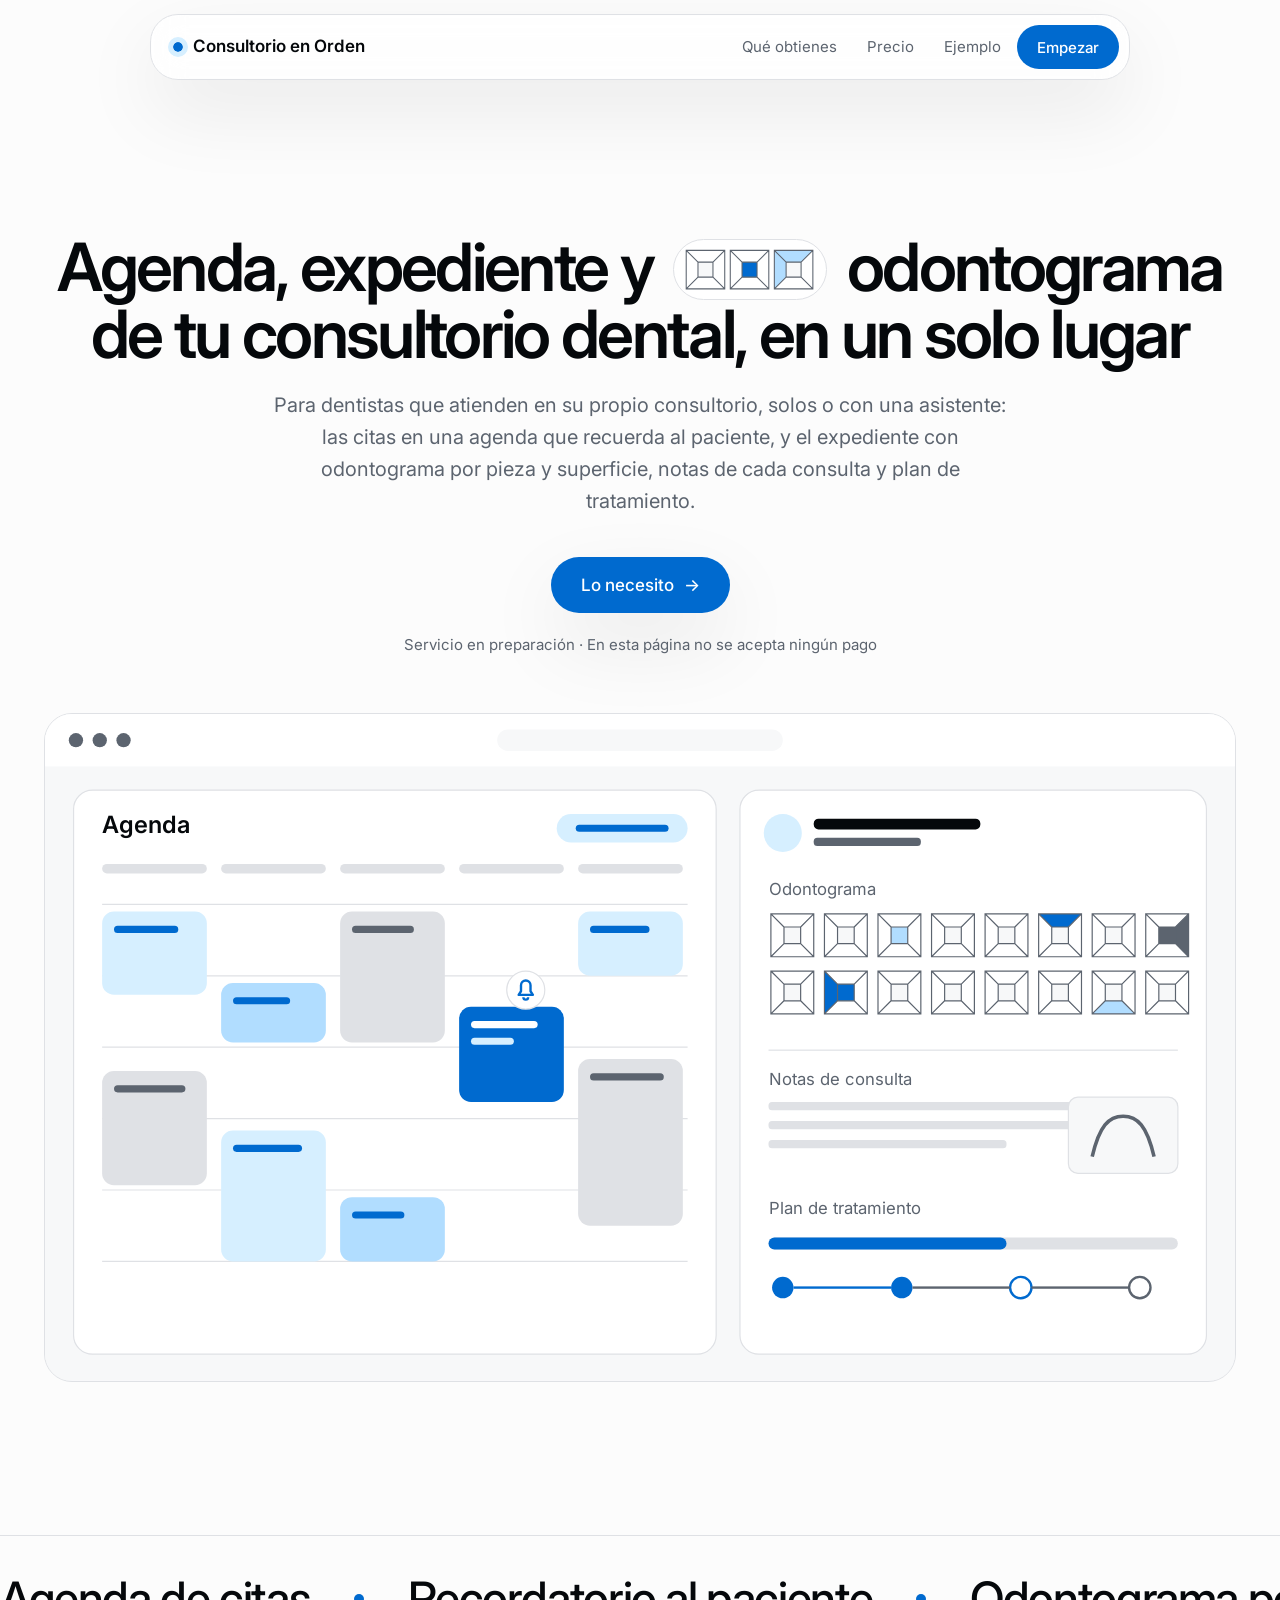
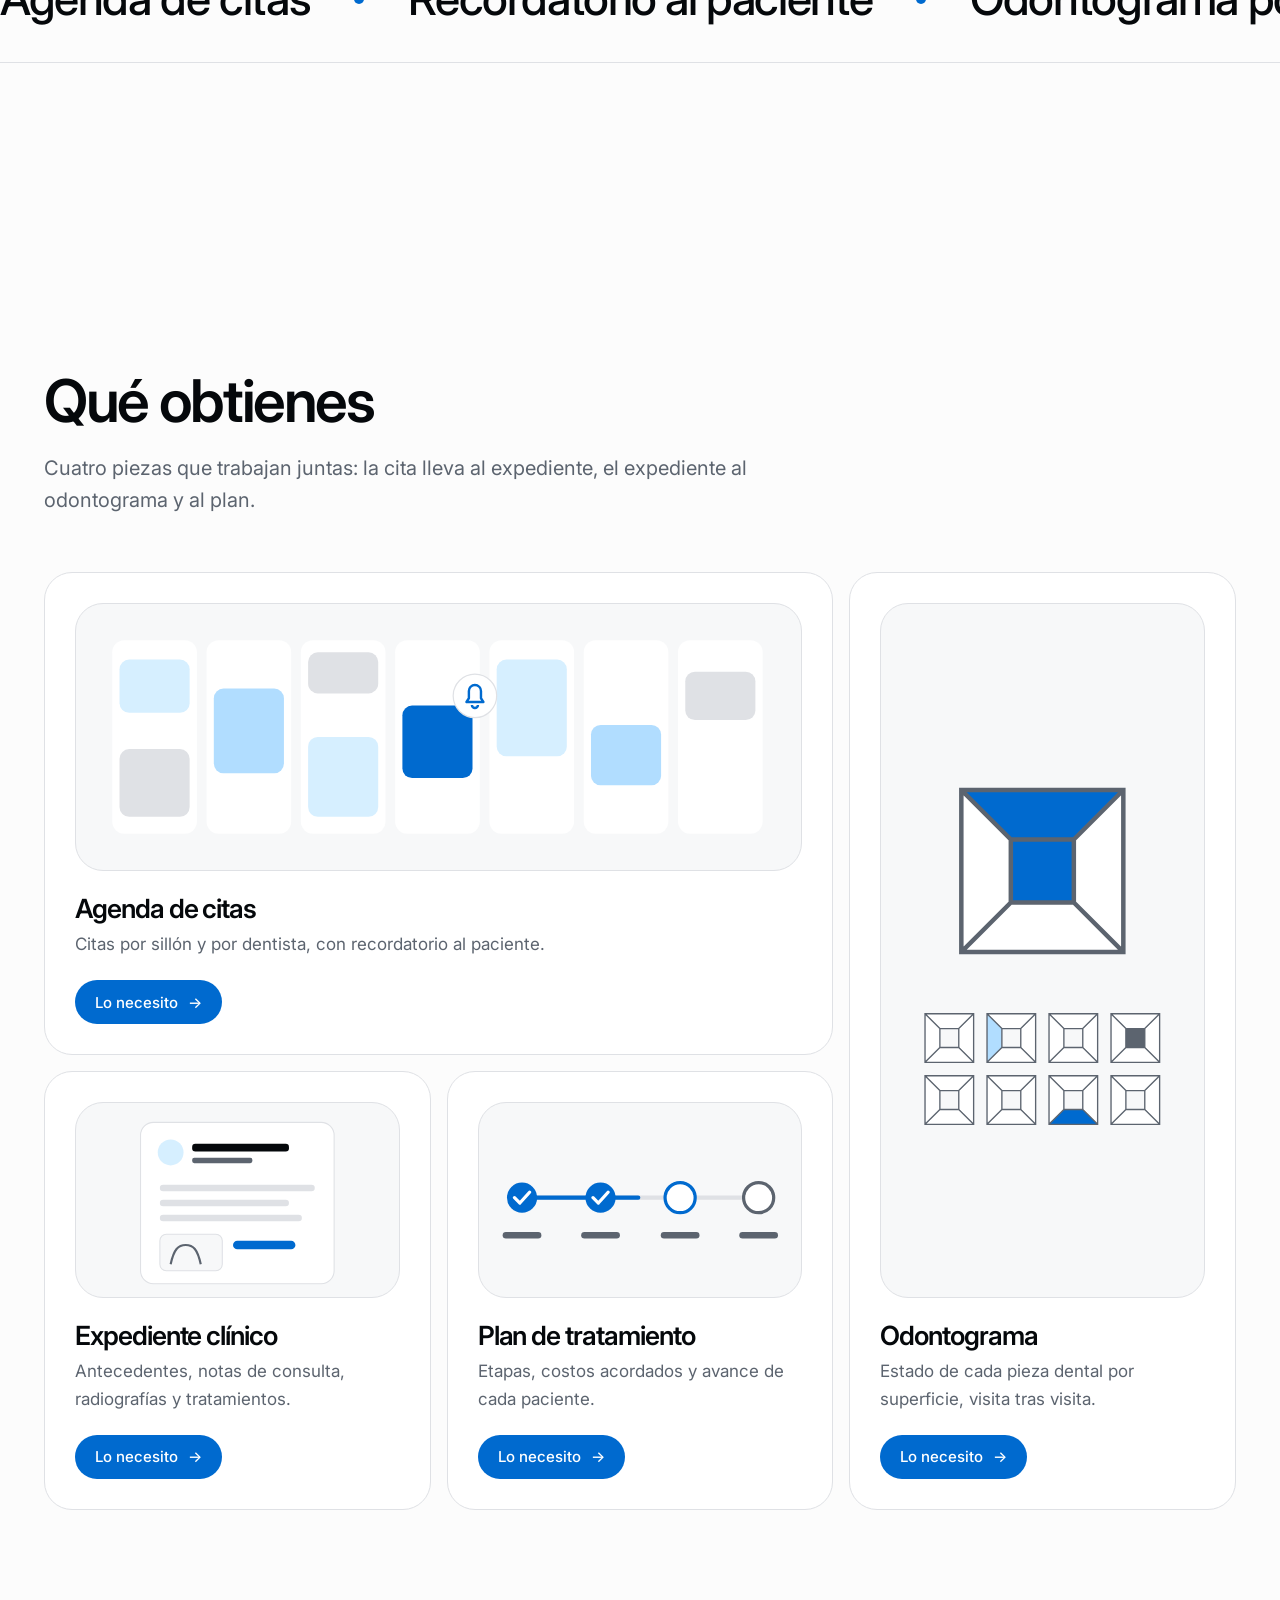
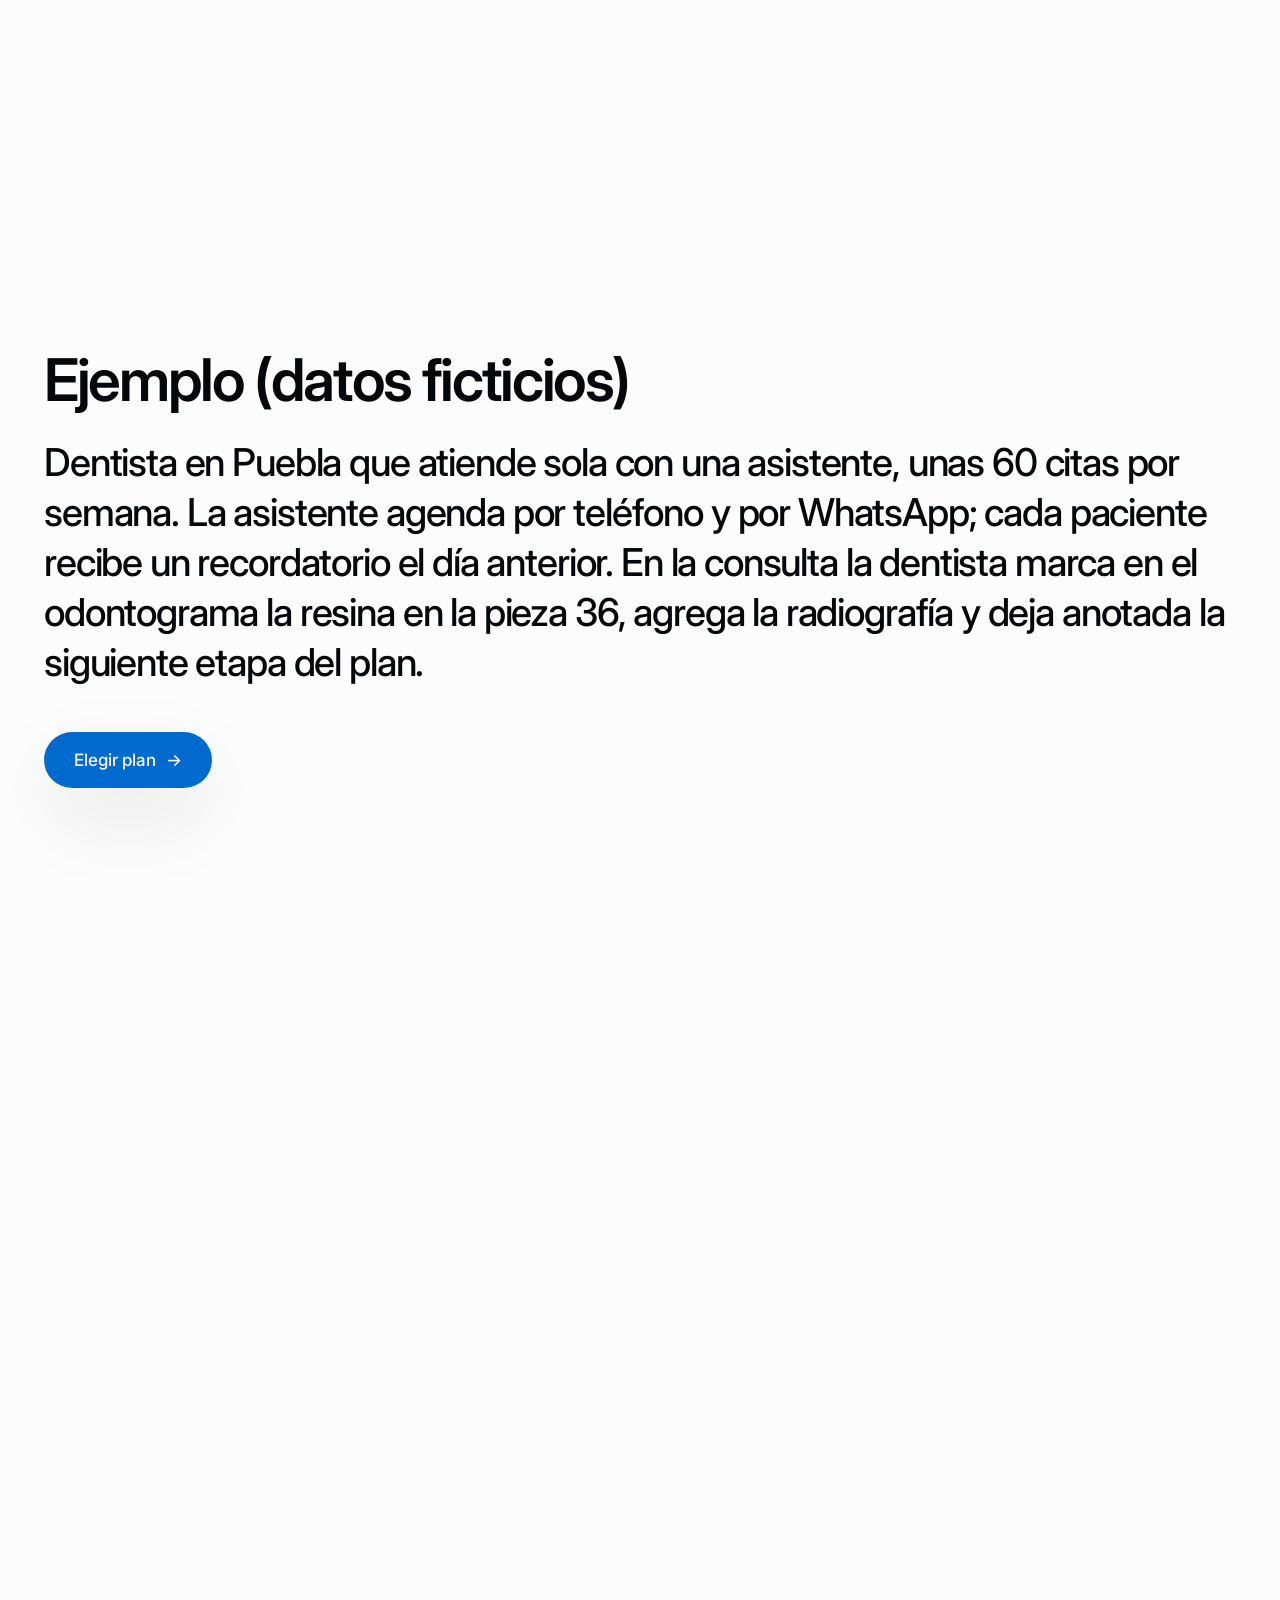
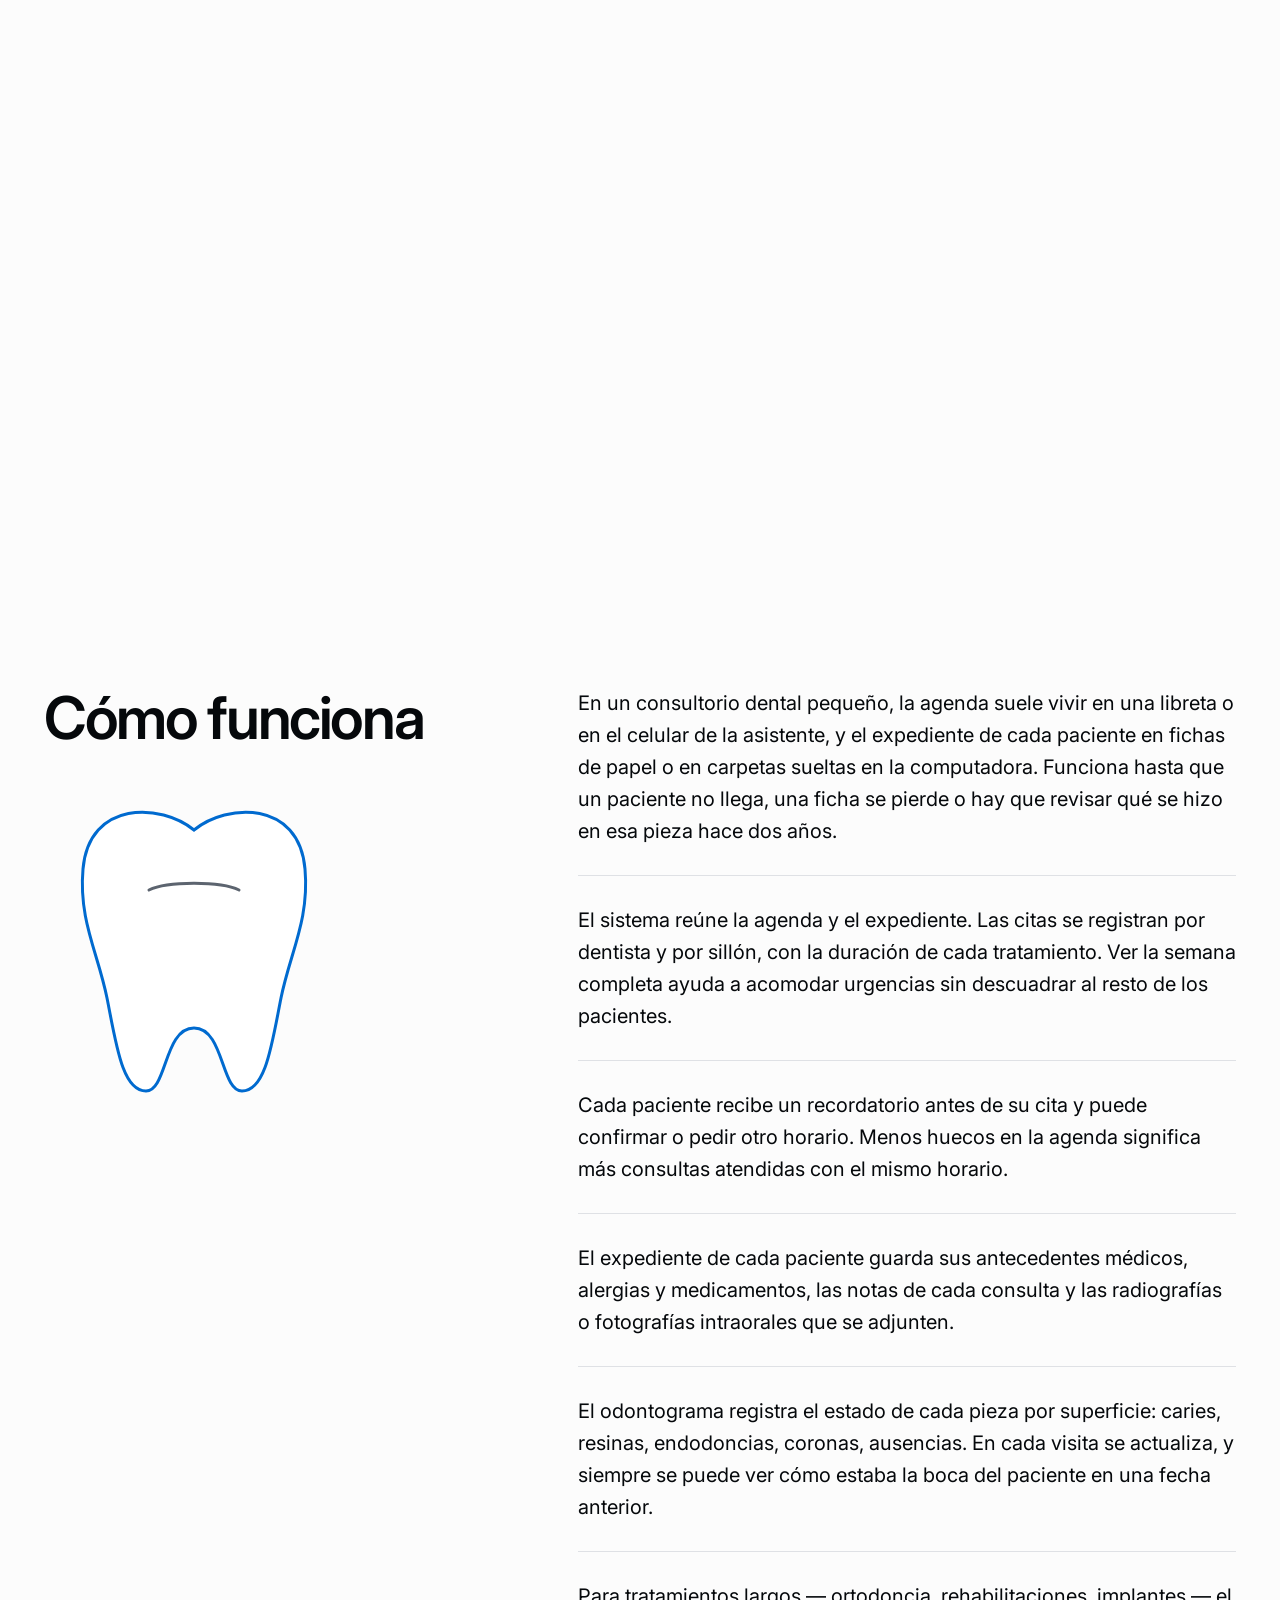
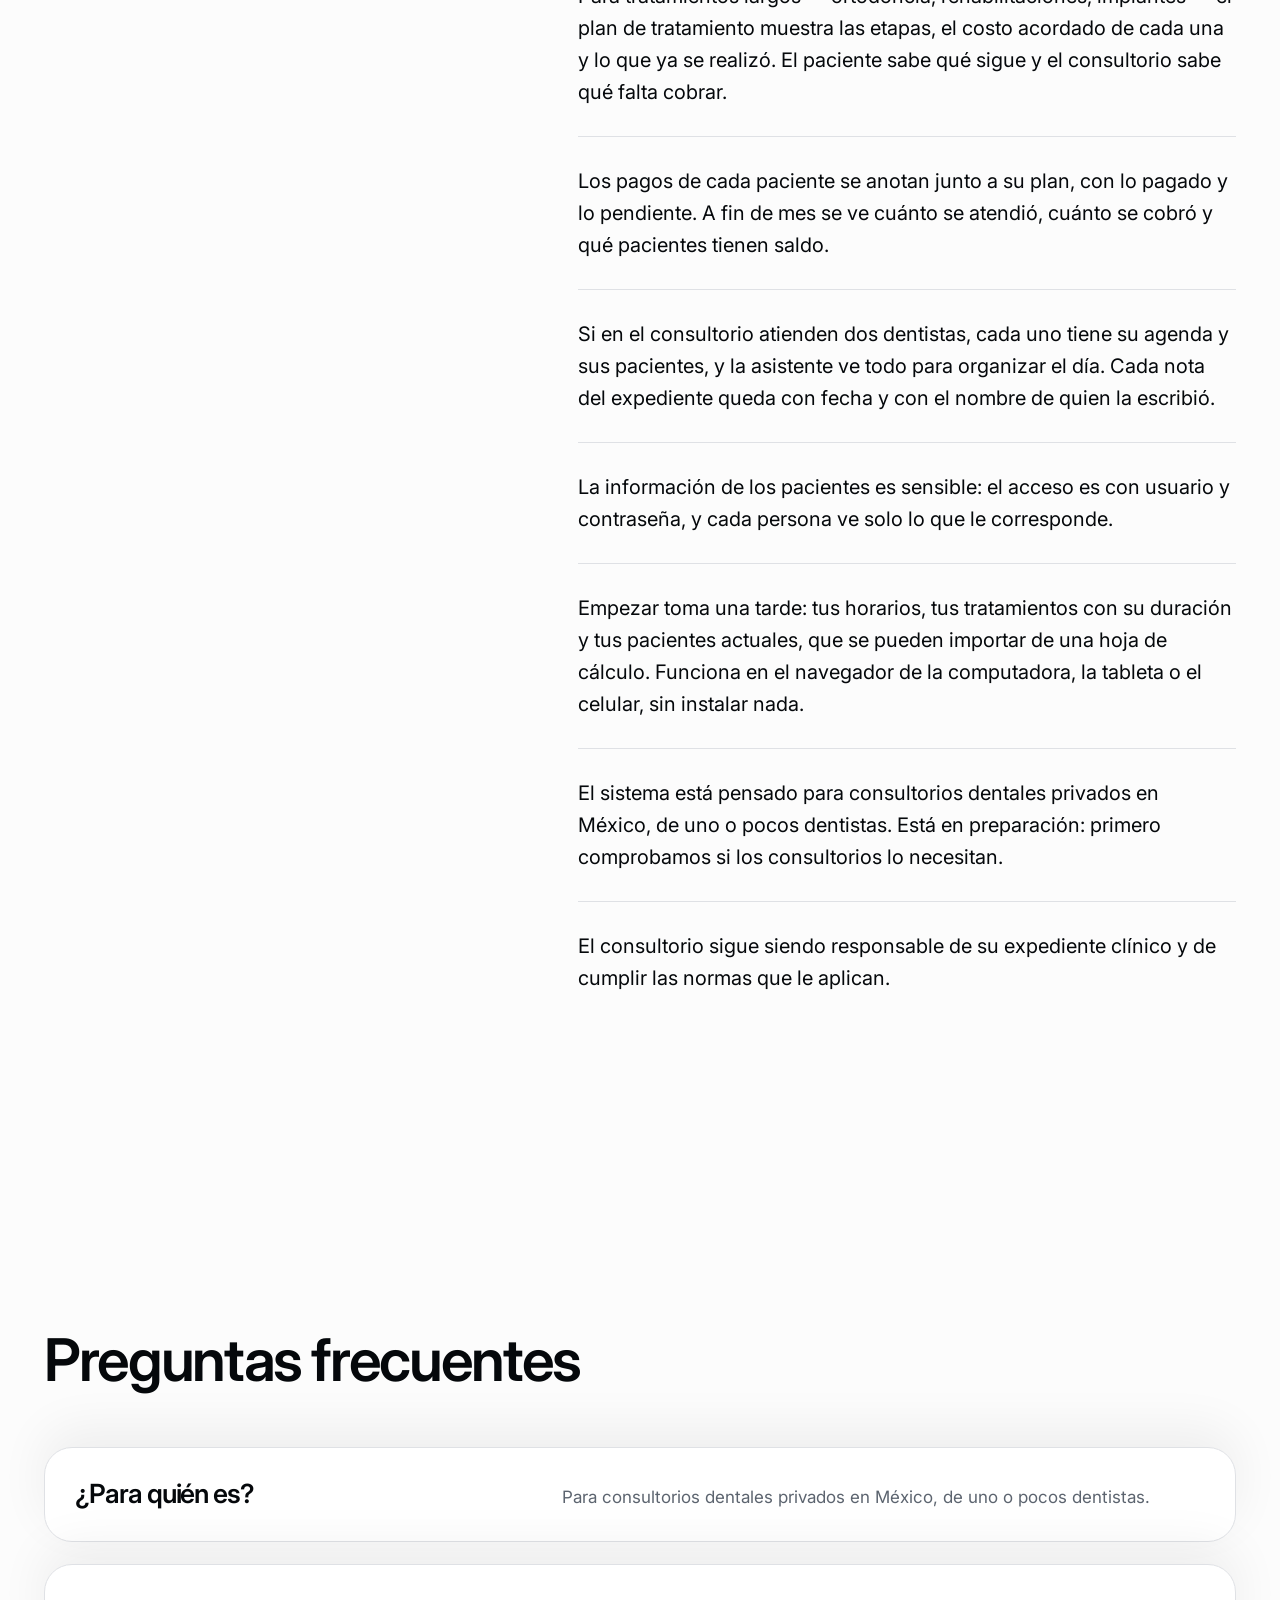
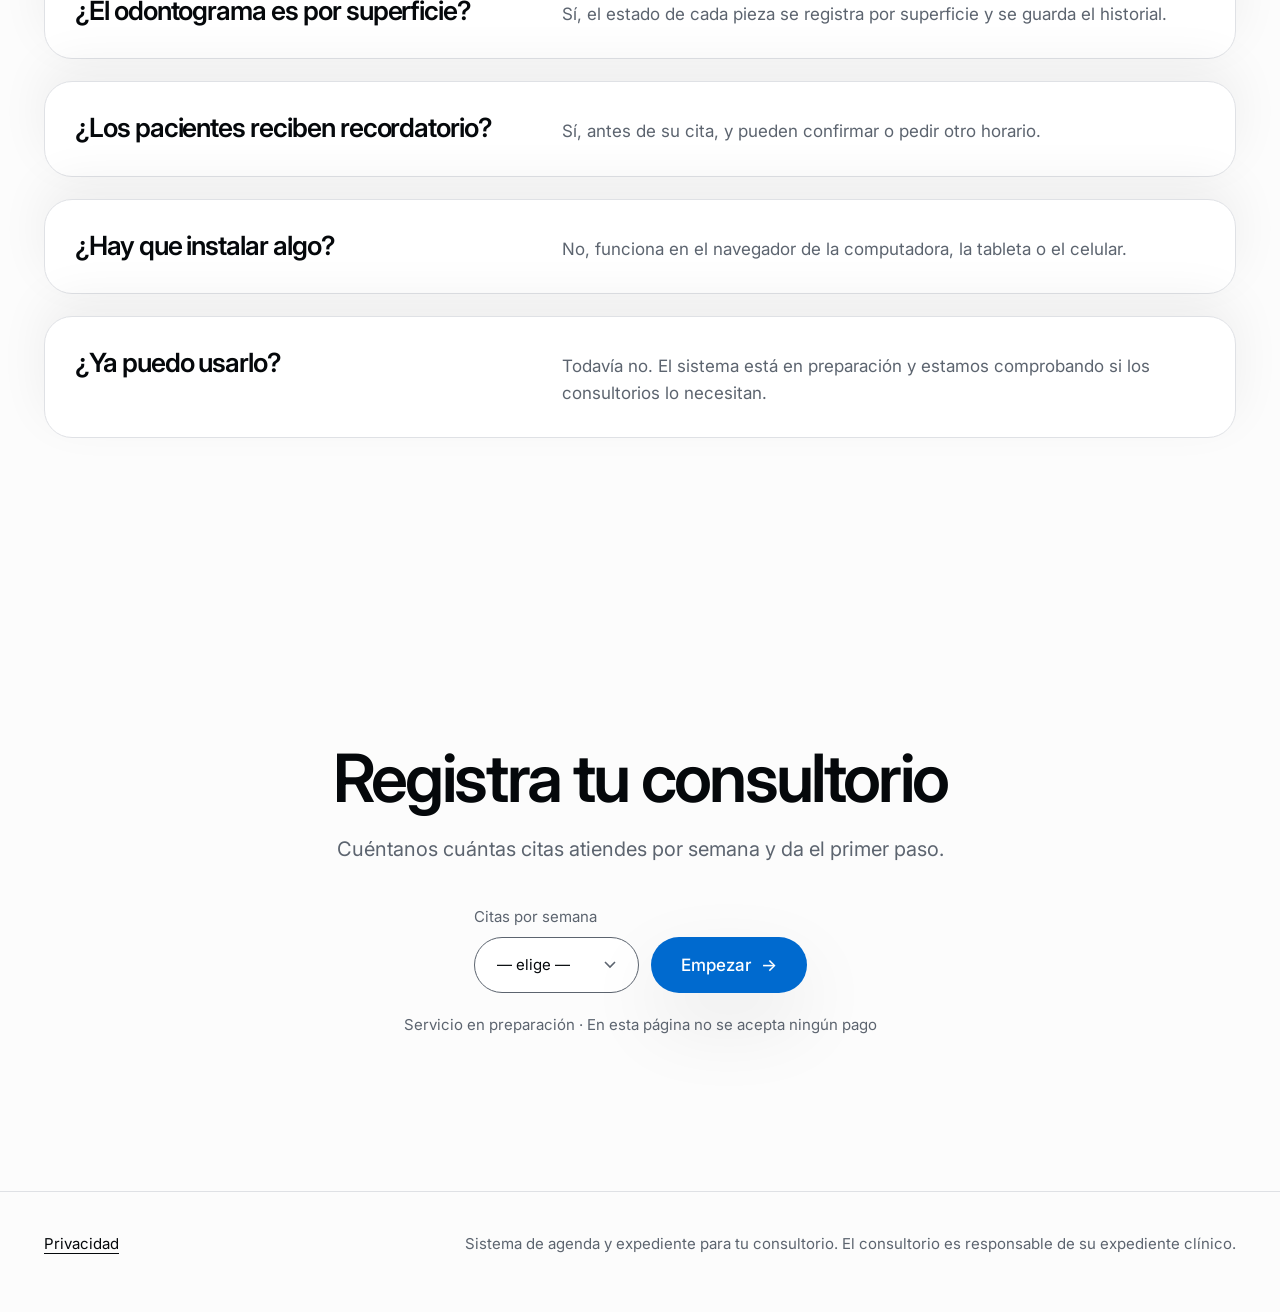
==== commit f8fab5fe: "Главная: одни цвета (СМ-04), шрифт Inter, светлый фон — выбор раскладки (слово Владельца 10.11.2026)" ====
--- a/index.html
+++ b/index.html
@@ -17,7 +17,7 @@
 <link rel="stylesheet" href="style.css">
 <link rel="preconnect" href="https://fonts.googleapis.com">
 <link rel="preconnect" href="https://fonts.gstatic.com" crossorigin>
-<link rel="stylesheet" href="https://fonts.googleapis.com/css2?family=Outfit:wght@400;500;600&display=swap">
+<link rel="stylesheet" href="https://fonts.googleapis.com/css2?family=Inter:wght@400;500;600&display=swap">
 <link rel="stylesheet" href="variant.css">
 <script src="smoke.js" defer></script>
 <!-- faq-jsonld:start -->
@@ -79,12 +79,12 @@
 
 <svg width="0" height="0" style="position:absolute" aria-hidden="true" focusable="false">
   <symbol id="pieza" viewBox="0 0 40 40">
-    <polygon points="2,2 38,2 27,13 13,13" fill="var(--t,#1c262b)"/>
-    <polygon points="38,2 38,38 27,27 27,13" fill="var(--r,#1c262b)"/>
-    <polygon points="2,38 38,38 27,27 13,27" fill="var(--b,#1c262b)"/>
-    <polygon points="2,2 13,13 13,27 2,38" fill="var(--l,#1c262b)"/>
-    <rect x="13" y="13" width="14" height="14" fill="var(--c,#232e33)"/>
-    <path d="M2 2h36v36H2zM2 2l11 11M38 2L27 13M38 38L27 27M2 38l11-11M13 13h14v14H13z" fill="none" stroke="#3a4a50" stroke-width="1"/>
+    <polygon points="2,2 38,2 27,13 13,13" fill="var(--t,#ffffff)"/>
+    <polygon points="38,2 38,38 27,27 27,13" fill="var(--r,#ffffff)"/>
+    <polygon points="2,38 38,38 27,27 13,27" fill="var(--b,#ffffff)"/>
+    <polygon points="2,2 13,13 13,27 2,38" fill="var(--l,#ffffff)"/>
+    <rect x="13" y="13" width="14" height="14" fill="var(--c,#f7f8f9)"/>
+    <path d="M2 2h36v36H2zM2 2l11 11M38 2L27 13M38 38L27 27M2 38l11-11M13 13h14v14H13z" fill="none" stroke="#5c646f" stroke-width="1"/>
   </symbol>
 </svg>
 
@@ -98,7 +98,7 @@
 <main>
   <section class="center">
     <div class="wrap">
-      <h1 class="display">Agenda, expediente y <svg class="inline-img" viewBox="0 0 120 46" aria-hidden="true"><use href="#pieza" x="8" y="5" width="34" height="36"/><use href="#pieza" x="43" y="5" width="34" height="36" style="--c:#7fe3c4"/><use href="#pieza" x="78" y="5" width="34" height="36" style="--t:#f1c68b;--l:#f1c68b"/></svg> odontograma de tu consultorio dental, en un solo lugar</h1>
+      <h1 class="display">Agenda, expediente y <svg class="inline-img" viewBox="0 0 120 46" aria-hidden="true"><use href="#pieza" x="8" y="5" width="34" height="36"/><use href="#pieza" x="43" y="5" width="34" height="36" style="--c:#006acf"/><use href="#pieza" x="78" y="5" width="34" height="36" style="--t:#b1ddff;--l:#b1ddff"/></svg> odontograma de tu consultorio dental, en un solo lugar</h1>
       <p class="lead">Para dentistas que atienden en su propio consultorio, solos o con una asistente: las citas en una agenda que recuerda al paciente, y el expediente con odontograma por pieza y superficie, notas de cada consulta y plan de tratamiento.</p>
       <div class="actions">
         <a class="btn" href="price.html" data-ev="cta_click">Lo necesito <span aria-hidden="true">&rarr;</span></a>
@@ -106,48 +106,48 @@
       <p class="cta-note">Servicio en preparación · En esta página no se acepta ningún pago</p>
       <figure class="art">
         <svg viewBox="0 0 1000 560" role="img" aria-label="Dibujo del sistema: agenda de la semana a la izquierda y odontograma del paciente a la derecha">
-          <rect width="1000" height="560" fill="#0d1316"/>
-          <rect width="1000" height="44" fill="#121a1e"/>
-          <circle cx="26" cy="22" r="6" fill="#3a4a50"/><circle cx="46" cy="22" r="6" fill="#3a4a50"/><circle cx="66" cy="22" r="6" fill="#3a4a50"/>
-          <rect x="380" y="13" width="240" height="18" rx="9" fill="#1a2429"/>
-          <rect x="24" y="64" width="540" height="474" rx="16" fill="#111a1e" stroke="#1f2b30"/>
-          <text x="48" y="100" fill="#edf2f1" font-family="Outfit, sans-serif" font-size="20" font-weight="600">Agenda</text>
-          <rect x="430" y="84" width="110" height="24" rx="12" fill="#17322b"/>
-          <rect x="446" y="93" width="78" height="6" rx="3" fill="#7fe3c4"/>
-          <g fill="#1d282d">
+          <rect width="1000" height="560" fill="#f7f8f9"/>
+          <rect width="1000" height="44" fill="#ffffff"/>
+          <circle cx="26" cy="22" r="6" fill="#5c646f"/><circle cx="46" cy="22" r="6" fill="#5c646f"/><circle cx="66" cy="22" r="6" fill="#5c646f"/>
+          <rect x="380" y="13" width="240" height="18" rx="9" fill="#f7f8f9"/>
+          <rect x="24" y="64" width="540" height="474" rx="16" fill="#ffffff" stroke="#dfe1e5"/>
+          <text x="48" y="100" fill="#05080b" font-family="Inter, sans-serif" font-size="20" font-weight="600">Agenda</text>
+          <rect x="430" y="84" width="110" height="24" rx="12" fill="#d6efff"/>
+          <rect x="446" y="93" width="78" height="6" rx="3" fill="#006acf"/>
+          <g fill="#dfe1e5">
             <rect x="48" y="126" width="88" height="8" rx="4"/><rect x="148" y="126" width="88" height="8" rx="4"/><rect x="248" y="126" width="88" height="8" rx="4"/><rect x="348" y="126" width="88" height="8" rx="4"/><rect x="448" y="126" width="88" height="8" rx="4"/>
           </g>
-          <g stroke="#182226">
+          <g stroke="#dfe1e5">
             <line x1="48" y1="160" x2="540" y2="160"/><line x1="48" y1="220" x2="540" y2="220"/><line x1="48" y1="280" x2="540" y2="280"/><line x1="48" y1="340" x2="540" y2="340"/><line x1="48" y1="400" x2="540" y2="400"/><line x1="48" y1="460" x2="540" y2="460"/>
           </g>
-          <rect x="48" y="166" width="88" height="70" rx="10" fill="#1f4a3e"/><rect x="58" y="178" width="54" height="6" rx="3" fill="#7fe3c4"/>
-          <rect x="48" y="300" width="88" height="96" rx="10" fill="#2a3a5c"/><rect x="58" y="312" width="60" height="6" rx="3" fill="#a9c1ff"/>
-          <rect x="148" y="226" width="88" height="50" rx="10" fill="#4a3b25"/><rect x="158" y="238" width="48" height="6" rx="3" fill="#f1c68b"/>
-          <rect x="148" y="350" width="88" height="110" rx="10" fill="#1f4a3e"/><rect x="158" y="362" width="58" height="6" rx="3" fill="#7fe3c4"/>
-          <rect x="248" y="166" width="88" height="110" rx="10" fill="#2a3a5c"/><rect x="258" y="178" width="52" height="6" rx="3" fill="#a9c1ff"/>
-          <rect x="248" y="406" width="88" height="54" rx="10" fill="#4a3b25"/><rect x="258" y="418" width="44" height="6" rx="3" fill="#f1c68b"/>
-          <rect x="348" y="246" width="88" height="80" rx="10" fill="#7fe3c4"/><rect x="358" y="258" width="56" height="6" rx="3" fill="#04130e"/><rect x="358" y="272" width="36" height="6" rx="3" fill="#0c3a2c"/>
-          <rect x="448" y="166" width="88" height="54" rx="10" fill="#1f4a3e"/><rect x="458" y="178" width="50" height="6" rx="3" fill="#7fe3c4"/>
-          <rect x="448" y="290" width="88" height="140" rx="10" fill="#2a3a5c"/><rect x="458" y="302" width="62" height="6" rx="3" fill="#a9c1ff"/>
-          <g transform="translate(404 232)"><circle r="16" fill="#edf2f1"/><path d="M-6 4h12l-2-3v-5a4 4 0 0 0-8 0v5z M-2 6a2 2 0 0 0 4 0" fill="none" stroke="#04130e" stroke-width="2" stroke-linejoin="round"/></g>
-          <rect x="584" y="64" width="392" height="474" rx="16" fill="#111a1e" stroke="#1f2b30"/>
-          <circle cx="620" cy="100" r="16" fill="#1f4a3e"/>
-          <rect x="646" y="88" width="140" height="9" rx="4" fill="#edf2f1"/><rect x="646" y="104" width="90" height="7" rx="3" fill="#3a4a50"/>
-          <text x="608" y="152" fill="#a3b0ae" font-family="Outfit, sans-serif" font-size="14">Odontograma</text>
+          <rect x="48" y="166" width="88" height="70" rx="10" fill="#d6efff"/><rect x="58" y="178" width="54" height="6" rx="3" fill="#006acf"/>
+          <rect x="48" y="300" width="88" height="96" rx="10" fill="#dfe1e5"/><rect x="58" y="312" width="60" height="6" rx="3" fill="#5c646f"/>
+          <rect x="148" y="226" width="88" height="50" rx="10" fill="#b1ddff"/><rect x="158" y="238" width="48" height="6" rx="3" fill="#006acf"/>
+          <rect x="148" y="350" width="88" height="110" rx="10" fill="#d6efff"/><rect x="158" y="362" width="58" height="6" rx="3" fill="#006acf"/>
+          <rect x="248" y="166" width="88" height="110" rx="10" fill="#dfe1e5"/><rect x="258" y="178" width="52" height="6" rx="3" fill="#5c646f"/>
+          <rect x="248" y="406" width="88" height="54" rx="10" fill="#b1ddff"/><rect x="258" y="418" width="44" height="6" rx="3" fill="#006acf"/>
+          <rect x="348" y="246" width="88" height="80" rx="10" fill="#006acf"/><rect x="358" y="258" width="56" height="6" rx="3" fill="#ffffff"/><rect x="358" y="272" width="36" height="6" rx="3" fill="#d6efff"/>
+          <rect x="448" y="166" width="88" height="54" rx="10" fill="#d6efff"/><rect x="458" y="178" width="50" height="6" rx="3" fill="#006acf"/>
+          <rect x="448" y="290" width="88" height="140" rx="10" fill="#dfe1e5"/><rect x="458" y="302" width="62" height="6" rx="3" fill="#5c646f"/>
+          <g transform="translate(404 232)"><circle r="16" fill="#ffffff" stroke="#dfe1e5"/><path d="M-6 4h12l-2-3v-5a4 4 0 0 0-8 0v5z M-2 6a2 2 0 0 0 4 0" fill="none" stroke="#006acf" stroke-width="2" stroke-linejoin="round"/></g>
+          <rect x="584" y="64" width="392" height="474" rx="16" fill="#ffffff" stroke="#dfe1e5"/>
+          <circle cx="620" cy="100" r="16" fill="#d6efff"/>
+          <rect x="646" y="88" width="140" height="9" rx="4" fill="#05080b"/><rect x="646" y="104" width="90" height="7" rx="3" fill="#5c646f"/>
+          <text x="608" y="152" fill="#5c646f" font-family="Inter, sans-serif" font-size="14">Odontograma</text>
           <g>
-            <use href="#pieza" x="608" y="166" width="40" height="40"/><use href="#pieza" x="653" y="166" width="40" height="40"/><use href="#pieza" x="698" y="166" width="40" height="40" style="--c:#f1c68b"/><use href="#pieza" x="743" y="166" width="40" height="40"/>
-            <use href="#pieza" x="788" y="166" width="40" height="40"/><use href="#pieza" x="833" y="166" width="40" height="40" style="--t:#7fe3c4"/><use href="#pieza" x="878" y="166" width="40" height="40"/><use href="#pieza" x="923" y="166" width="40" height="40" style="--c:#a9c1ff;--r:#a9c1ff"/>
-            <use href="#pieza" x="608" y="214" width="40" height="40"/><use href="#pieza" x="653" y="214" width="40" height="40" style="--c:#7fe3c4;--l:#7fe3c4"/><use href="#pieza" x="698" y="214" width="40" height="40"/><use href="#pieza" x="743" y="214" width="40" height="40"/>
-            <use href="#pieza" x="788" y="214" width="40" height="40"/><use href="#pieza" x="833" y="214" width="40" height="40"/><use href="#pieza" x="878" y="214" width="40" height="40" style="--b:#f1c68b"/><use href="#pieza" x="923" y="214" width="40" height="40"/>
+            <use href="#pieza" x="608" y="166" width="40" height="40"/><use href="#pieza" x="653" y="166" width="40" height="40"/><use href="#pieza" x="698" y="166" width="40" height="40" style="--c:#b1ddff"/><use href="#pieza" x="743" y="166" width="40" height="40"/>
+            <use href="#pieza" x="788" y="166" width="40" height="40"/><use href="#pieza" x="833" y="166" width="40" height="40" style="--t:#006acf"/><use href="#pieza" x="878" y="166" width="40" height="40"/><use href="#pieza" x="923" y="166" width="40" height="40" style="--c:#5c646f;--r:#5c646f"/>
+            <use href="#pieza" x="608" y="214" width="40" height="40"/><use href="#pieza" x="653" y="214" width="40" height="40" style="--c:#006acf;--l:#006acf"/><use href="#pieza" x="698" y="214" width="40" height="40"/><use href="#pieza" x="743" y="214" width="40" height="40"/>
+            <use href="#pieza" x="788" y="214" width="40" height="40"/><use href="#pieza" x="833" y="214" width="40" height="40"/><use href="#pieza" x="878" y="214" width="40" height="40" style="--b:#b1ddff"/><use href="#pieza" x="923" y="214" width="40" height="40"/>
           </g>
-          <rect x="608" y="282" width="344" height="1" fill="#1f2b30"/>
-          <text x="608" y="312" fill="#a3b0ae" font-family="Outfit, sans-serif" font-size="14">Notas de consulta</text>
-          <rect x="608" y="326" width="300" height="7" rx="3" fill="#2a363b"/><rect x="608" y="342" width="260" height="7" rx="3" fill="#2a363b"/><rect x="608" y="358" width="200" height="7" rx="3" fill="#2a363b"/>
-          <rect x="860" y="322" width="92" height="64" rx="8" fill="#0a0f11" stroke="#2a363b"/><path d="M880 372c6-26 14-34 26-34s20 8 26 34" fill="none" stroke="#5d6f75" stroke-width="3"/>
-          <text x="608" y="420" fill="#a3b0ae" font-family="Outfit, sans-serif" font-size="14">Plan de tratamiento</text>
-          <rect x="608" y="440" width="344" height="10" rx="5" fill="#1d282d"/><rect x="608" y="440" width="200" height="10" rx="5" fill="#7fe3c4"/>
-          <circle cx="620" cy="482" r="9" fill="#7fe3c4"/><circle cx="720" cy="482" r="9" fill="#7fe3c4"/><circle cx="820" cy="482" r="9" fill="none" stroke="#7fe3c4" stroke-width="2"/><circle cx="920" cy="482" r="9" fill="none" stroke="#3a4a50" stroke-width="2"/>
-          <rect x="629" y="481" width="82" height="2" fill="#7fe3c4"/><rect x="729" y="481" width="82" height="2" fill="#3a4a50"/><rect x="829" y="481" width="82" height="2" fill="#3a4a50"/>
+          <rect x="608" y="282" width="344" height="1" fill="#dfe1e5"/>
+          <text x="608" y="312" fill="#5c646f" font-family="Inter, sans-serif" font-size="14">Notas de consulta</text>
+          <rect x="608" y="326" width="300" height="7" rx="3" fill="#dfe1e5"/><rect x="608" y="342" width="260" height="7" rx="3" fill="#dfe1e5"/><rect x="608" y="358" width="200" height="7" rx="3" fill="#dfe1e5"/>
+          <rect x="860" y="322" width="92" height="64" rx="8" fill="#f7f8f9" stroke="#dfe1e5"/><path d="M880 372c6-26 14-34 26-34s20 8 26 34" fill="none" stroke="#5c646f" stroke-width="3"/>
+          <text x="608" y="420" fill="#5c646f" font-family="Inter, sans-serif" font-size="14">Plan de tratamiento</text>
+          <rect x="608" y="440" width="344" height="10" rx="5" fill="#dfe1e5"/><rect x="608" y="440" width="200" height="10" rx="5" fill="#006acf"/>
+          <circle cx="620" cy="482" r="9" fill="#006acf"/><circle cx="720" cy="482" r="9" fill="#006acf"/><circle cx="820" cy="482" r="9" fill="none" stroke="#006acf" stroke-width="2"/><circle cx="920" cy="482" r="9" fill="none" stroke="#5c646f" stroke-width="2"/>
+          <rect x="629" y="481" width="82" height="2" fill="#006acf"/><rect x="729" y="481" width="82" height="2" fill="#5c646f"/><rect x="829" y="481" width="82" height="2" fill="#5c646f"/>
         </svg>
       </figure>
     </div>
@@ -166,15 +166,15 @@
         <article class="tile wide">
           <div class="art" aria-hidden="true">
             <svg viewBox="0 0 600 220">
-              <g fill="#161f23"><rect x="30" y="30" width="70" height="160" rx="10"/><rect x="108" y="30" width="70" height="160" rx="10"/><rect x="186" y="30" width="70" height="160" rx="10"/><rect x="264" y="30" width="70" height="160" rx="10"/><rect x="342" y="30" width="70" height="160" rx="10"/><rect x="420" y="30" width="70" height="160" rx="10"/><rect x="498" y="30" width="70" height="160" rx="10"/></g>
-              <rect x="36" y="46" width="58" height="44" rx="8" fill="#1f4a3e"/><rect x="36" y="120" width="58" height="56" rx="8" fill="#2a3a5c"/>
-              <rect x="114" y="70" width="58" height="70" rx="8" fill="#4a3b25"/>
-              <rect x="192" y="40" width="58" height="34" rx="8" fill="#2a3a5c"/><rect x="192" y="110" width="58" height="66" rx="8" fill="#1f4a3e"/>
-              <rect x="270" y="84" width="58" height="60" rx="8" fill="#7fe3c4"/>
-              <rect x="348" y="46" width="58" height="80" rx="8" fill="#1f4a3e"/>
-              <rect x="426" y="100" width="58" height="50" rx="8" fill="#4a3b25"/>
-              <rect x="504" y="56" width="58" height="40" rx="8" fill="#2a3a5c"/>
-              <g transform="translate(330 76)"><circle r="18" fill="#edf2f1"/><path d="M-7 5h14l-2-3v-6a5 5 0 0 0-10 0v6z M-2.5 7.5a2.5 2.5 0 0 0 5 0" fill="none" stroke="#04130e" stroke-width="2" stroke-linejoin="round"/></g>
+              <g fill="#ffffff"><rect x="30" y="30" width="70" height="160" rx="10"/><rect x="108" y="30" width="70" height="160" rx="10"/><rect x="186" y="30" width="70" height="160" rx="10"/><rect x="264" y="30" width="70" height="160" rx="10"/><rect x="342" y="30" width="70" height="160" rx="10"/><rect x="420" y="30" width="70" height="160" rx="10"/><rect x="498" y="30" width="70" height="160" rx="10"/></g>
+              <rect x="36" y="46" width="58" height="44" rx="8" fill="#d6efff"/><rect x="36" y="120" width="58" height="56" rx="8" fill="#dfe1e5"/>
+              <rect x="114" y="70" width="58" height="70" rx="8" fill="#b1ddff"/>
+              <rect x="192" y="40" width="58" height="34" rx="8" fill="#dfe1e5"/><rect x="192" y="110" width="58" height="66" rx="8" fill="#d6efff"/>
+              <rect x="270" y="84" width="58" height="60" rx="8" fill="#006acf"/>
+              <rect x="348" y="46" width="58" height="80" rx="8" fill="#d6efff"/>
+              <rect x="426" y="100" width="58" height="50" rx="8" fill="#b1ddff"/>
+              <rect x="504" y="56" width="58" height="40" rx="8" fill="#dfe1e5"/>
+              <g transform="translate(330 76)"><circle r="18" fill="#ffffff" stroke="#dfe1e5"/><path d="M-7 5h14l-2-3v-6a5 5 0 0 0-10 0v6z M-2.5 7.5a2.5 2.5 0 0 0 5 0" fill="none" stroke="#006acf" stroke-width="2" stroke-linejoin="round"/></g>
             </svg>
           </div>
           <h3>Agenda de citas</h3>
@@ -184,9 +184,9 @@
         <article class="tile tall">
           <div class="art" aria-hidden="true">
             <svg viewBox="0 0 300 420">
-              <use href="#pieza" x="60" y="40" width="180" height="180" style="--c:#7fe3c4;--t:#7fe3c4"/>
-              <use href="#pieza" x="30" y="270" width="54" height="54"/><use href="#pieza" x="92" y="270" width="54" height="54" style="--l:#f1c68b"/><use href="#pieza" x="154" y="270" width="54" height="54"/><use href="#pieza" x="216" y="270" width="54" height="54" style="--c:#a9c1ff"/>
-              <use href="#pieza" x="30" y="332" width="54" height="54"/><use href="#pieza" x="92" y="332" width="54" height="54"/><use href="#pieza" x="154" y="332" width="54" height="54" style="--b:#7fe3c4"/><use href="#pieza" x="216" y="332" width="54" height="54"/>
+              <use href="#pieza" x="60" y="40" width="180" height="180" style="--c:#006acf;--t:#006acf"/>
+              <use href="#pieza" x="30" y="270" width="54" height="54"/><use href="#pieza" x="92" y="270" width="54" height="54" style="--l:#b1ddff"/><use href="#pieza" x="154" y="270" width="54" height="54"/><use href="#pieza" x="216" y="270" width="54" height="54" style="--c:#5c646f"/>
+              <use href="#pieza" x="30" y="332" width="54" height="54"/><use href="#pieza" x="92" y="332" width="54" height="54"/><use href="#pieza" x="154" y="332" width="54" height="54" style="--b:#006acf"/><use href="#pieza" x="216" y="332" width="54" height="54"/>
             </svg>
           </div>
           <h3>Odontograma</h3>
@@ -196,11 +196,11 @@
         <article class="tile">
           <div class="art" aria-hidden="true">
             <svg viewBox="0 0 300 180">
-              <rect x="60" y="18" width="180" height="150" rx="12" fill="#161f23" stroke="#2a363b"/>
-              <circle cx="88" cy="46" r="12" fill="#1f4a3e"/><rect x="108" y="38" width="90" height="7" rx="3" fill="#edf2f1"/><rect x="108" y="51" width="56" height="5" rx="2" fill="#3a4a50"/>
-              <rect x="78" y="76" width="144" height="6" rx="3" fill="#2a363b"/><rect x="78" y="90" width="120" height="6" rx="3" fill="#2a363b"/><rect x="78" y="104" width="132" height="6" rx="3" fill="#2a363b"/>
-              <rect x="78" y="122" width="58" height="34" rx="6" fill="#0a0f11" stroke="#2a363b"/><path d="M88 150c3-14 7-18 14-18s11 4 14 18" fill="none" stroke="#5d6f75" stroke-width="2"/>
-              <rect x="146" y="128" width="58" height="8" rx="4" fill="#7fe3c4"/>
+              <rect x="60" y="18" width="180" height="150" rx="12" fill="#ffffff" stroke="#dfe1e5"/>
+              <circle cx="88" cy="46" r="12" fill="#d6efff"/><rect x="108" y="38" width="90" height="7" rx="3" fill="#05080b"/><rect x="108" y="51" width="56" height="5" rx="2" fill="#5c646f"/>
+              <rect x="78" y="76" width="144" height="6" rx="3" fill="#dfe1e5"/><rect x="78" y="90" width="120" height="6" rx="3" fill="#dfe1e5"/><rect x="78" y="104" width="132" height="6" rx="3" fill="#dfe1e5"/>
+              <rect x="78" y="122" width="58" height="34" rx="6" fill="#f7f8f9" stroke="#dfe1e5"/><path d="M88 150c3-14 7-18 14-18s11 4 14 18" fill="none" stroke="#5c646f" stroke-width="2"/>
+              <rect x="146" y="128" width="58" height="8" rx="4" fill="#006acf"/>
             </svg>
           </div>
           <h3>Expediente clínico</h3>
@@ -210,10 +210,10 @@
         <article class="tile">
           <div class="art" aria-hidden="true">
             <svg viewBox="0 0 300 180">
-              <rect x="40" y="86" width="220" height="4" rx="2" fill="#2a363b"/><rect x="40" y="86" width="110" height="4" rx="2" fill="#7fe3c4"/>
-              <circle cx="40" cy="88" r="14" fill="#7fe3c4"/><circle cx="113" cy="88" r="14" fill="#7fe3c4"/><circle cx="187" cy="88" r="14" fill="#111a1e" stroke="#7fe3c4" stroke-width="3"/><circle cx="260" cy="88" r="14" fill="#111a1e" stroke="#3a4a50" stroke-width="3"/>
-              <path d="M33 88l5 5 9-10M106 88l5 5 9-10" fill="none" stroke="#04130e" stroke-width="3" stroke-linecap="round" stroke-linejoin="round"/>
-              <rect x="22" y="120" width="36" height="6" rx="3" fill="#3a4a50"/><rect x="95" y="120" width="36" height="6" rx="3" fill="#3a4a50"/><rect x="169" y="120" width="36" height="6" rx="3" fill="#a3b0ae"/><rect x="242" y="120" width="36" height="6" rx="3" fill="#3a4a50"/>
+              <rect x="40" y="86" width="220" height="4" rx="2" fill="#dfe1e5"/><rect x="40" y="86" width="110" height="4" rx="2" fill="#006acf"/>
+              <circle cx="40" cy="88" r="14" fill="#006acf"/><circle cx="113" cy="88" r="14" fill="#006acf"/><circle cx="187" cy="88" r="14" fill="#ffffff" stroke="#006acf" stroke-width="3"/><circle cx="260" cy="88" r="14" fill="#ffffff" stroke="#5c646f" stroke-width="3"/>
+              <path d="M33 88l5 5 9-10M106 88l5 5 9-10" fill="none" stroke="#ffffff" stroke-width="3" stroke-linecap="round" stroke-linejoin="round"/>
+              <rect x="22" y="120" width="36" height="6" rx="3" fill="#5c646f"/><rect x="95" y="120" width="36" height="6" rx="3" fill="#5c646f"/><rect x="169" y="120" width="36" height="6" rx="3" fill="#5c646f"/><rect x="242" y="120" width="36" height="6" rx="3" fill="#5c646f"/>
             </svg>
           </div>
           <h3>Plan de tratamiento</h3>
@@ -238,8 +238,8 @@
       <div class="sticky">
         <h2>Cómo funciona</h2>
         <svg viewBox="0 0 200 220" aria-hidden="true">
-          <path d="M100 30c-22-18-70-20-74 26-3 34 10 56 16 86 6 30 10 62 26 62 14 0 12-42 32-42s18 42 32 42c16 0 20-32 26-62 6-30 19-52 16-86-4-46-52-44-74-26z" fill="#11171a" stroke="#7fe3c4" stroke-width="2"/>
-          <path d="M70 70c12-6 48-6 60 0" fill="none" stroke="#3a4a50" stroke-width="2" stroke-linecap="round"/>
+          <path d="M100 30c-22-18-70-20-74 26-3 34 10 56 16 86 6 30 10 62 26 62 14 0 12-42 32-42s18 42 32 42c16 0 20-32 26-62 6-30 19-52 16-86-4-46-52-44-74-26z" fill="#ffffff" stroke="#006acf" stroke-width="2"/>
+          <path d="M70 70c12-6 48-6 60 0" fill="none" stroke="#5c646f" stroke-width="2" stroke-linecap="round"/>
         </svg>
       </div>
       <div class="prose">
--- a/variant.css
+++ b/variant.css
@@ -1,20 +1,21 @@
 /* gpt-taste (classic). Tokens from the skill, then shared rules.
    Token names match the shared base sheet, so its rules repaint in this palette. */
 :root {
-  /* colour: dark cinematic, one mint accent */
-  --bg: #07090b;
-  --alt: #0c1013;
-  --card: #11171a;
-  --ink: #edf2f1;
-  --muted: #a3b0ae;
-  --line: rgba(237, 242, 241, .09);
-  --line-strong: rgba(237, 242, 241, .24);
-  --accent: #7fe3c4;
-  --accent-ink: #04130e;
-  --accent-soft: rgba(127, 227, 196, .14);
-  --glow: radial-gradient(50% 42% at 50% 0%, rgba(127, 227, 196, .16), transparent 70%);
-  /* type: Outfit (skill stack, never Inter); H1 clamp keeps it to 2-3 lines */
-  --font: "Outfit", ui-sans-serif, system-ui, -apple-system, "Segoe UI", Roboto, sans-serif;
+  /* colour: smokes' house palette (СМ-04), light; one blue accent */
+  --bg: #fcfcfc;
+  --alt: #f7f8f9;
+  --card: #ffffff;
+  --ink: #05080b;
+  --muted: #5c646f;
+  --line: #dfe1e5;
+  --line-strong: #5c646f;
+  --accent: #006acf;
+  --accent-ink: #ffffff;
+  --accent-soft: #d6efff;
+  --focus: #0086dd;
+  --glow: none;
+  /* type: Inter, one family for the whole page; H1 clamp keeps it to 2-3 lines */
+  --font: "Inter", ui-sans-serif, system-ui, -apple-system, "Segoe UI", Roboto, sans-serif;
   --fs-display: clamp(2.15rem, 5.2vw, 5.4rem);
   --fs-h2: clamp(2.2rem, 4.6vw, 4.2rem);
   --fs-h3: clamp(1.4rem, 2.2vw, 1.65rem);
@@ -33,7 +34,7 @@
   /* shape and depth */
   --radius-lg: 28px;
   --radius-pill: 999px;
-  --shadow: 0 30px 80px rgba(0, 0, 0, .45);
+  --shadow: 0 30px 80px rgba(0, 0, 0, .08);
   /* motion: duration-700 ease-out */
   --dur: .7s;
   --dur-fast: .3s;
@@ -51,7 +52,7 @@
 h3 { font-size: var(--fs-h3); line-height: 1.15; }
 p { margin: 0; }
 a { color: inherit; text-underline-offset: 4px; }
-:focus-visible, select:focus { outline: 2px solid var(--accent); outline-offset: 3px; }
+:focus-visible, select:focus { outline: 2px solid var(--focus); outline-offset: 3px; }
 
 /* layout */
 .wrap { max-width: var(--wrap); margin: 0 auto; padding: 0 var(--gutter); }
@@ -71,14 +72,14 @@
 
 /* buttons: light background, dark text */
 .btn { display: inline-flex; align-items: center; justify-content: center; gap: 10px; min-height: 56px; margin: 0; padding: 0 30px; border: 0; border-radius: var(--radius-pill); background: var(--accent); color: var(--accent-ink); font: 500 var(--fs-body)/1 var(--font); text-decoration: none; box-shadow: var(--shadow); transition: transform var(--dur) var(--ease), background-color var(--dur-fast), color var(--dur-fast); }
-.btn.alt { min-height: 44px; padding: 0 20px; background: var(--ink); color: var(--bg); font-size: var(--fs-small); box-shadow: none; }
+.btn.alt { min-height: 44px; padding: 0 20px; background: var(--accent); color: var(--accent-ink); font-size: var(--fs-small); box-shadow: none; }
 .btn:hover, .btn:focus-visible { transform: translateY(-2px); background: var(--accent); color: var(--accent-ink); opacity: 1; }
 .btn span { transition: transform var(--dur) var(--ease); }
 .btn:hover span { transform: translateX(4px); }
 
 /* header: floating glass pill */
 header { position: sticky; top: 0; z-index: 20; padding: 14px 16px 0; border: 0; background: none; backdrop-filter: none; }
-.pill { max-width: 980px; margin: 0 auto; display: flex; flex-wrap: wrap; align-items: center; justify-content: space-between; gap: 6px 16px; padding: 10px 10px 10px 22px; border: 1px solid var(--line); border-radius: var(--radius-lg); background: rgba(17, 23, 26, .72); -webkit-backdrop-filter: blur(16px) saturate(140%); backdrop-filter: blur(16px) saturate(140%); box-shadow: var(--shadow); }
+.pill { max-width: 980px; margin: 0 auto; display: flex; flex-wrap: wrap; align-items: center; justify-content: space-between; gap: 6px 16px; padding: 10px 10px 10px 22px; border: 1px solid var(--line); border-radius: var(--radius-lg); background: rgba(255, 255, 255, .72); -webkit-backdrop-filter: blur(16px) saturate(140%); backdrop-filter: blur(16px) saturate(140%); box-shadow: var(--shadow); }
 .logo { display: inline-flex; align-items: center; gap: 10px; color: var(--ink); font-size: 1.0625rem; font-weight: 600; text-decoration: none; white-space: nowrap; }
 .logo i { width: 10px; height: 10px; border-radius: 50%; background: var(--accent); outline: 5px solid var(--accent-soft); }
 header nav { display: flex; flex-wrap: wrap; align-items: center; gap: 2px; }
@@ -117,20 +118,20 @@
 
 /* stacking cards */
 .stack { display: grid; gap: 22px; }
-.stack .tile { position: sticky; top: calc(var(--header) + var(--k, 0) * 16px); display: grid; grid-template-columns: minmax(0, 5fr) minmax(0, 7fr); gap: 28px; align-items: baseline; box-shadow: 0 -18px 50px rgba(0, 0, 0, .4); }
+.stack .tile { position: sticky; top: calc(var(--header) + var(--k, 0) * 16px); display: grid; grid-template-columns: minmax(0, 5fr) minmax(0, 7fr); gap: 28px; align-items: baseline; box-shadow: 0 -18px 50px rgba(0, 0, 0, .06); }
 
 /* scrubbing text reveal */
 .scrub { margin: 1.75rem 0 2.75rem; font-size: var(--fs-scrub); font-weight: 500; line-height: 1.3; letter-spacing: -.03em; }
 
 /* form */
 label { display: flex; flex-direction: column; gap: 8px; color: var(--muted); font-size: var(--fs-small); text-align: left; }
-select { appearance: none; -webkit-appearance: none; min-height: 56px; min-width: min(240px, 100%); padding: 0 48px 0 22px; border: 1px solid var(--line-strong); border-radius: var(--radius-pill); background: var(--card) url("data:image/svg+xml,%3Csvg xmlns='http://www.w3.org/2000/svg' width='12' height='8'%3E%3Cpath d='M1 1l5 5 5-5' fill='none' stroke='%23a3b0ae' stroke-width='1.6'/%3E%3C/svg%3E") no-repeat right 22px center; color: var(--ink); font: inherit; }
+select { appearance: none; -webkit-appearance: none; min-height: 56px; min-width: min(240px, 100%); padding: 0 48px 0 22px; border: 1px solid var(--line-strong); border-radius: var(--radius-pill); background: var(--card) url("data:image/svg+xml,%3Csvg xmlns='http://www.w3.org/2000/svg' width='12' height='8'%3E%3Cpath d='M1 1l5 5 5-5' fill='none' stroke='%235c646f' stroke-width='1.6'/%3E%3C/svg%3E") no-repeat right 22px center; color: var(--ink); font: inherit; }
 option { background: var(--card); color: var(--ink); }
 
 /* footer */
 footer { padding: 40px 0 56px; border-top: 1px solid var(--line); background: var(--bg); color: var(--muted); font-size: var(--fs-small); }
 footer .wrap { display: flex; flex-wrap: wrap; justify-content: space-between; gap: 12px 24px; }
-footer .muted { margin: 0; }
+footer .muted { margin: 0; color: var(--muted); }
 footer a { color: var(--ink); }
 
 /* scroll motion in plain CSS (stands in for GSAP ScrollTrigger) */
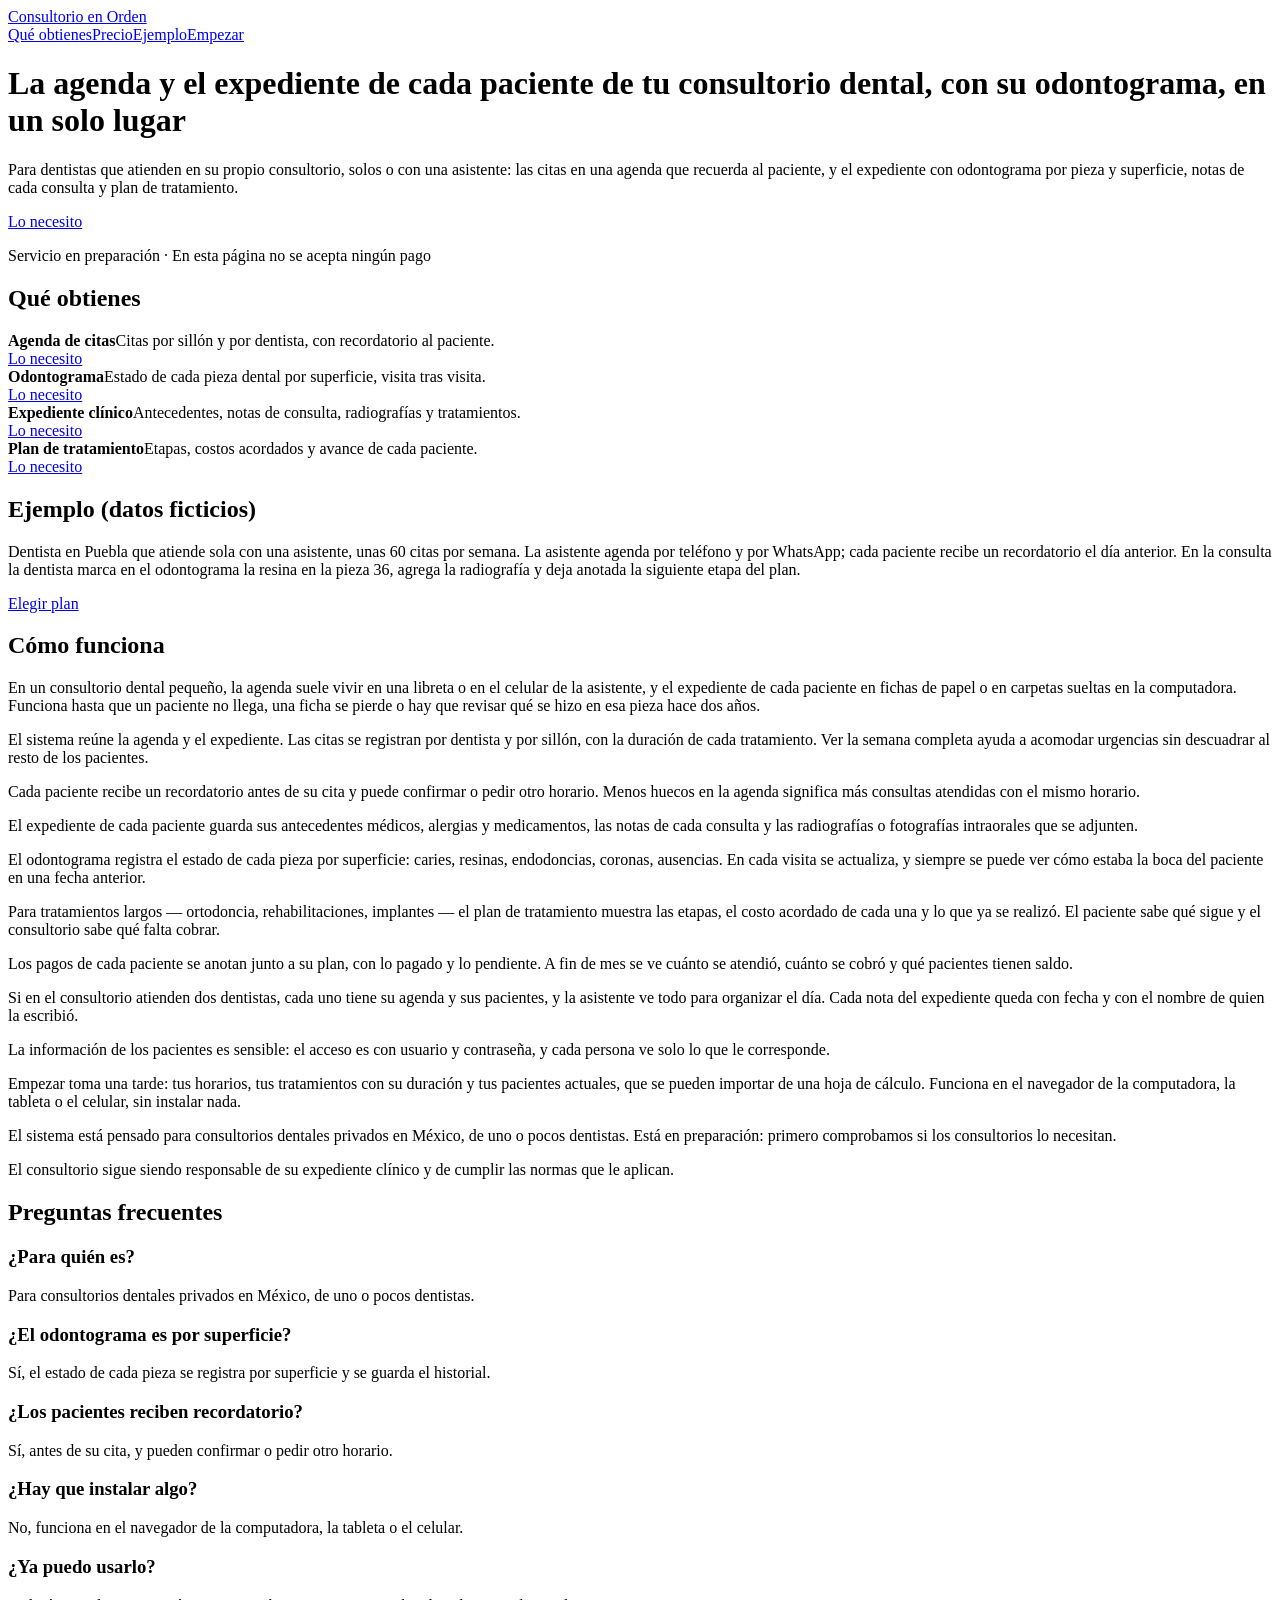
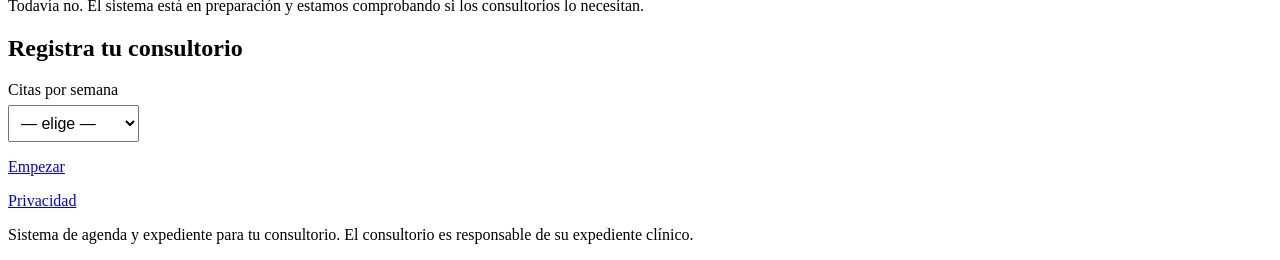
==== commit ccd744b2: "Главная: прежний вид — сравнение дизайна перенесено на тестовый домен (слово Владельца 10.11.2026, «" ====
--- a/index.html
+++ b/index.html
@@ -15,10 +15,6 @@
 <meta name="description" content="Para consultorios dentales en México: agenda de citas con recordatorio y expediente de cada paciente con odontograma e historial de tratamientos.">
 <link rel="icon" href="favicon.svg">
 <link rel="stylesheet" href="style.css">
-<link rel="preconnect" href="https://fonts.googleapis.com">
-<link rel="preconnect" href="https://fonts.gstatic.com" crossorigin>
-<link rel="stylesheet" href="https://fonts.googleapis.com/css2?family=Inter:wght@400;500;600&display=swap">
-<link rel="stylesheet" href="variant.css">
 <script src="smoke.js" defer></script>
 <!-- faq-jsonld:start -->
 <script type="application/ld+json">
@@ -77,172 +73,37 @@
 height="0" width="0" style="display:none;visibility:hidden"></iframe></noscript>
 <!-- End Google Tag Manager (noscript) -->
 
-<svg width="0" height="0" style="position:absolute" aria-hidden="true" focusable="false">
-  <symbol id="pieza" viewBox="0 0 40 40">
-    <polygon points="2,2 38,2 27,13 13,13" fill="var(--t,#ffffff)"/>
-    <polygon points="38,2 38,38 27,27 27,13" fill="var(--r,#ffffff)"/>
-    <polygon points="2,38 38,38 27,27 13,27" fill="var(--b,#ffffff)"/>
-    <polygon points="2,2 13,13 13,27 2,38" fill="var(--l,#ffffff)"/>
-    <rect x="13" y="13" width="14" height="14" fill="var(--c,#f7f8f9)"/>
-    <path d="M2 2h36v36H2zM2 2l11 11M38 2L27 13M38 38L27 27M2 38l11-11M13 13h14v14H13z" fill="none" stroke="#5c646f" stroke-width="1"/>
-  </symbol>
-</svg>
+<header><div class="wrap">
+  <div class="logo"><a href="index.html" data-ev="click_logo_home">Consultorio en Orden</a></div>
+  <nav class="top"><a href="#que" data-ev="click_nav_que">Qué obtienes</a><a href="price.html" data-ev="click_nav_precio">Precio</a><a href="#ejemplo" data-ev="click_nav_ejemplo">Ejemplo</a><a href="#start" data-ev="click_nav_start">Empezar</a></nav>
+</div></header>
 
-<header>
-  <div class="pill">
-    <a class="logo" href="index.html" data-ev="click_logo_home"><i aria-hidden="true"></i>Consultorio en Orden</a>
-    <nav aria-label="Principal"><a href="#que" data-ev="click_nav_que">Qué obtienes</a><a href="price.html" data-ev="click_nav_precio">Precio</a><a href="#ejemplo" data-ev="click_nav_ejemplo">Ejemplo</a><a class="btn alt" href="#start" data-ev="click_nav_start">Empezar</a></nav>
+<div class="wrap">
+  <div class="hero">
+    <h1>La agenda y el expediente de cada paciente de tu consultorio dental, con su odontograma, en un solo lugar</h1>
+    <p class="sub">Para dentistas que atienden en su propio consultorio, solos o con una asistente: las citas en una agenda que recuerda al paciente, y el expediente con odontograma por pieza y superficie, notas de cada consulta y plan de tratamiento.</p>
+    <a class="cta" href="price.html" data-ev="cta_click">Lo necesito</a>
+    <p class="cta-note">Servicio en preparación · En esta página no se acepta ningún pago</p>
   </div>
-</header>
 
-<main>
-  <section class="center">
-    <div class="wrap">
-      <h1 class="display">Agenda, expediente y <svg class="inline-img" viewBox="0 0 120 46" aria-hidden="true"><use href="#pieza" x="8" y="5" width="34" height="36"/><use href="#pieza" x="43" y="5" width="34" height="36" style="--c:#006acf"/><use href="#pieza" x="78" y="5" width="34" height="36" style="--t:#b1ddff;--l:#b1ddff"/></svg> odontograma de tu consultorio dental, en un solo lugar</h1>
-      <p class="lead">Para dentistas que atienden en su propio consultorio, solos o con una asistente: las citas en una agenda que recuerda al paciente, y el expediente con odontograma por pieza y superficie, notas de cada consulta y plan de tratamiento.</p>
-      <div class="actions">
-        <a class="btn" href="price.html" data-ev="cta_click">Lo necesito <span aria-hidden="true">&rarr;</span></a>
-      </div>
-      <p class="cta-note">Servicio en preparación · En esta página no se acepta ningún pago</p>
-      <figure class="art">
-        <svg viewBox="0 0 1000 560" role="img" aria-label="Dibujo del sistema: agenda de la semana a la izquierda y odontograma del paciente a la derecha">
-          <rect width="1000" height="560" fill="#f7f8f9"/>
-          <rect width="1000" height="44" fill="#ffffff"/>
-          <circle cx="26" cy="22" r="6" fill="#5c646f"/><circle cx="46" cy="22" r="6" fill="#5c646f"/><circle cx="66" cy="22" r="6" fill="#5c646f"/>
-          <rect x="380" y="13" width="240" height="18" rx="9" fill="#f7f8f9"/>
-          <rect x="24" y="64" width="540" height="474" rx="16" fill="#ffffff" stroke="#dfe1e5"/>
-          <text x="48" y="100" fill="#05080b" font-family="Inter, sans-serif" font-size="20" font-weight="600">Agenda</text>
-          <rect x="430" y="84" width="110" height="24" rx="12" fill="#d6efff"/>
-          <rect x="446" y="93" width="78" height="6" rx="3" fill="#006acf"/>
-          <g fill="#dfe1e5">
-            <rect x="48" y="126" width="88" height="8" rx="4"/><rect x="148" y="126" width="88" height="8" rx="4"/><rect x="248" y="126" width="88" height="8" rx="4"/><rect x="348" y="126" width="88" height="8" rx="4"/><rect x="448" y="126" width="88" height="8" rx="4"/>
-          </g>
-          <g stroke="#dfe1e5">
-            <line x1="48" y1="160" x2="540" y2="160"/><line x1="48" y1="220" x2="540" y2="220"/><line x1="48" y1="280" x2="540" y2="280"/><line x1="48" y1="340" x2="540" y2="340"/><line x1="48" y1="400" x2="540" y2="400"/><line x1="48" y1="460" x2="540" y2="460"/>
-          </g>
-          <rect x="48" y="166" width="88" height="70" rx="10" fill="#d6efff"/><rect x="58" y="178" width="54" height="6" rx="3" fill="#006acf"/>
-          <rect x="48" y="300" width="88" height="96" rx="10" fill="#dfe1e5"/><rect x="58" y="312" width="60" height="6" rx="3" fill="#5c646f"/>
-          <rect x="148" y="226" width="88" height="50" rx="10" fill="#b1ddff"/><rect x="158" y="238" width="48" height="6" rx="3" fill="#006acf"/>
-          <rect x="148" y="350" width="88" height="110" rx="10" fill="#d6efff"/><rect x="158" y="362" width="58" height="6" rx="3" fill="#006acf"/>
-          <rect x="248" y="166" width="88" height="110" rx="10" fill="#dfe1e5"/><rect x="258" y="178" width="52" height="6" rx="3" fill="#5c646f"/>
-          <rect x="248" y="406" width="88" height="54" rx="10" fill="#b1ddff"/><rect x="258" y="418" width="44" height="6" rx="3" fill="#006acf"/>
-          <rect x="348" y="246" width="88" height="80" rx="10" fill="#006acf"/><rect x="358" y="258" width="56" height="6" rx="3" fill="#ffffff"/><rect x="358" y="272" width="36" height="6" rx="3" fill="#d6efff"/>
-          <rect x="448" y="166" width="88" height="54" rx="10" fill="#d6efff"/><rect x="458" y="178" width="50" height="6" rx="3" fill="#006acf"/>
-          <rect x="448" y="290" width="88" height="140" rx="10" fill="#dfe1e5"/><rect x="458" y="302" width="62" height="6" rx="3" fill="#5c646f"/>
-          <g transform="translate(404 232)"><circle r="16" fill="#ffffff" stroke="#dfe1e5"/><path d="M-6 4h12l-2-3v-5a4 4 0 0 0-8 0v5z M-2 6a2 2 0 0 0 4 0" fill="none" stroke="#006acf" stroke-width="2" stroke-linejoin="round"/></g>
-          <rect x="584" y="64" width="392" height="474" rx="16" fill="#ffffff" stroke="#dfe1e5"/>
-          <circle cx="620" cy="100" r="16" fill="#d6efff"/>
-          <rect x="646" y="88" width="140" height="9" rx="4" fill="#05080b"/><rect x="646" y="104" width="90" height="7" rx="3" fill="#5c646f"/>
-          <text x="608" y="152" fill="#5c646f" font-family="Inter, sans-serif" font-size="14">Odontograma</text>
-          <g>
-            <use href="#pieza" x="608" y="166" width="40" height="40"/><use href="#pieza" x="653" y="166" width="40" height="40"/><use href="#pieza" x="698" y="166" width="40" height="40" style="--c:#b1ddff"/><use href="#pieza" x="743" y="166" width="40" height="40"/>
-            <use href="#pieza" x="788" y="166" width="40" height="40"/><use href="#pieza" x="833" y="166" width="40" height="40" style="--t:#006acf"/><use href="#pieza" x="878" y="166" width="40" height="40"/><use href="#pieza" x="923" y="166" width="40" height="40" style="--c:#5c646f;--r:#5c646f"/>
-            <use href="#pieza" x="608" y="214" width="40" height="40"/><use href="#pieza" x="653" y="214" width="40" height="40" style="--c:#006acf;--l:#006acf"/><use href="#pieza" x="698" y="214" width="40" height="40"/><use href="#pieza" x="743" y="214" width="40" height="40"/>
-            <use href="#pieza" x="788" y="214" width="40" height="40"/><use href="#pieza" x="833" y="214" width="40" height="40"/><use href="#pieza" x="878" y="214" width="40" height="40" style="--b:#b1ddff"/><use href="#pieza" x="923" y="214" width="40" height="40"/>
-          </g>
-          <rect x="608" y="282" width="344" height="1" fill="#dfe1e5"/>
-          <text x="608" y="312" fill="#5c646f" font-family="Inter, sans-serif" font-size="14">Notas de consulta</text>
-          <rect x="608" y="326" width="300" height="7" rx="3" fill="#dfe1e5"/><rect x="608" y="342" width="260" height="7" rx="3" fill="#dfe1e5"/><rect x="608" y="358" width="200" height="7" rx="3" fill="#dfe1e5"/>
-          <rect x="860" y="322" width="92" height="64" rx="8" fill="#f7f8f9" stroke="#dfe1e5"/><path d="M880 372c6-26 14-34 26-34s20 8 26 34" fill="none" stroke="#5c646f" stroke-width="3"/>
-          <text x="608" y="420" fill="#5c646f" font-family="Inter, sans-serif" font-size="14">Plan de tratamiento</text>
-          <rect x="608" y="440" width="344" height="10" rx="5" fill="#dfe1e5"/><rect x="608" y="440" width="200" height="10" rx="5" fill="#006acf"/>
-          <circle cx="620" cy="482" r="9" fill="#006acf"/><circle cx="720" cy="482" r="9" fill="#006acf"/><circle cx="820" cy="482" r="9" fill="none" stroke="#006acf" stroke-width="2"/><circle cx="920" cy="482" r="9" fill="none" stroke="#5c646f" stroke-width="2"/>
-          <rect x="629" y="481" width="82" height="2" fill="#006acf"/><rect x="729" y="481" width="82" height="2" fill="#5c646f"/><rect x="829" y="481" width="82" height="2" fill="#5c646f"/>
-        </svg>
-      </figure>
-    </div>
-    <div class="marquee" aria-hidden="true">
-      <div><span>Agenda de citas</span><i></i><span>Recordatorio al paciente</span><i></i><span>Odontograma por superficie</span><i></i><span>Expediente clínico</span><i></i><span>Plan de tratamiento</span><i></i><span>Sin instalar nada</span><i></i><span>Agenda de citas</span><i></i><span>Recordatorio al paciente</span><i></i><span>Odontograma por superficie</span><i></i><span>Expediente clínico</span><i></i><span>Plan de tratamiento</span><i></i><span>Sin instalar nada</span><i></i></div>
+  <section id="que" data-view="features_view">
+    <h2>Qué obtienes</h2>
+    <div class="grid">
+      <div class="card"><b>Agenda de citas</b><span>Citas por sillón y por dentista, con recordatorio al paciente.</span><br><a class="btn" href="price.html" data-ev="feature_agenda">Lo necesito</a></div>
+      <div class="card"><b>Odontograma</b><span>Estado de cada pieza dental por superficie, visita tras visita.</span><br><a class="btn" href="price.html" data-ev="feature_odontograma">Lo necesito</a></div>
+      <div class="card"><b>Expediente clínico</b><span>Antecedentes, notas de consulta, radiografías y tratamientos.</span><br><a class="btn" href="price.html" data-ev="feature_expediente">Lo necesito</a></div>
+      <div class="card"><b>Plan de tratamiento</b><span>Etapas, costos acordados y avance de cada paciente.</span><br><a class="btn" href="price.html" data-ev="feature_plan">Lo necesito</a></div>
     </div>
   </section>
 
-  <section id="que" data-view="features_view">
-    <div class="wrap">
-      <div class="head">
-        <h2>Qué obtienes</h2>
-        <p class="lead">Cuatro piezas que trabajan juntas: la cita lleva al expediente, el expediente al odontograma y al plan.</p>
-      </div>
-      <div class="bento">
-        <article class="tile wide">
-          <div class="art" aria-hidden="true">
-            <svg viewBox="0 0 600 220">
-              <g fill="#ffffff"><rect x="30" y="30" width="70" height="160" rx="10"/><rect x="108" y="30" width="70" height="160" rx="10"/><rect x="186" y="30" width="70" height="160" rx="10"/><rect x="264" y="30" width="70" height="160" rx="10"/><rect x="342" y="30" width="70" height="160" rx="10"/><rect x="420" y="30" width="70" height="160" rx="10"/><rect x="498" y="30" width="70" height="160" rx="10"/></g>
-              <rect x="36" y="46" width="58" height="44" rx="8" fill="#d6efff"/><rect x="36" y="120" width="58" height="56" rx="8" fill="#dfe1e5"/>
-              <rect x="114" y="70" width="58" height="70" rx="8" fill="#b1ddff"/>
-              <rect x="192" y="40" width="58" height="34" rx="8" fill="#dfe1e5"/><rect x="192" y="110" width="58" height="66" rx="8" fill="#d6efff"/>
-              <rect x="270" y="84" width="58" height="60" rx="8" fill="#006acf"/>
-              <rect x="348" y="46" width="58" height="80" rx="8" fill="#d6efff"/>
-              <rect x="426" y="100" width="58" height="50" rx="8" fill="#b1ddff"/>
-              <rect x="504" y="56" width="58" height="40" rx="8" fill="#dfe1e5"/>
-              <g transform="translate(330 76)"><circle r="18" fill="#ffffff" stroke="#dfe1e5"/><path d="M-7 5h14l-2-3v-6a5 5 0 0 0-10 0v6z M-2.5 7.5a2.5 2.5 0 0 0 5 0" fill="none" stroke="#006acf" stroke-width="2" stroke-linejoin="round"/></g>
-            </svg>
-          </div>
-          <h3>Agenda de citas</h3>
-          <p>Citas por sillón y por dentista, con recordatorio al paciente.</p>
-          <a class="btn alt" href="price.html" data-ev="feature_agenda">Lo necesito <span aria-hidden="true">&rarr;</span></a>
-        </article>
-        <article class="tile tall">
-          <div class="art" aria-hidden="true">
-            <svg viewBox="0 0 300 420">
-              <use href="#pieza" x="60" y="40" width="180" height="180" style="--c:#006acf;--t:#006acf"/>
-              <use href="#pieza" x="30" y="270" width="54" height="54"/><use href="#pieza" x="92" y="270" width="54" height="54" style="--l:#b1ddff"/><use href="#pieza" x="154" y="270" width="54" height="54"/><use href="#pieza" x="216" y="270" width="54" height="54" style="--c:#5c646f"/>
-              <use href="#pieza" x="30" y="332" width="54" height="54"/><use href="#pieza" x="92" y="332" width="54" height="54"/><use href="#pieza" x="154" y="332" width="54" height="54" style="--b:#006acf"/><use href="#pieza" x="216" y="332" width="54" height="54"/>
-            </svg>
-          </div>
-          <h3>Odontograma</h3>
-          <p>Estado de cada pieza dental por superficie, visita tras visita.</p>
-          <a class="btn alt" href="price.html" data-ev="feature_odontograma">Lo necesito <span aria-hidden="true">&rarr;</span></a>
-        </article>
-        <article class="tile">
-          <div class="art" aria-hidden="true">
-            <svg viewBox="0 0 300 180">
-              <rect x="60" y="18" width="180" height="150" rx="12" fill="#ffffff" stroke="#dfe1e5"/>
-              <circle cx="88" cy="46" r="12" fill="#d6efff"/><rect x="108" y="38" width="90" height="7" rx="3" fill="#05080b"/><rect x="108" y="51" width="56" height="5" rx="2" fill="#5c646f"/>
-              <rect x="78" y="76" width="144" height="6" rx="3" fill="#dfe1e5"/><rect x="78" y="90" width="120" height="6" rx="3" fill="#dfe1e5"/><rect x="78" y="104" width="132" height="6" rx="3" fill="#dfe1e5"/>
-              <rect x="78" y="122" width="58" height="34" rx="6" fill="#f7f8f9" stroke="#dfe1e5"/><path d="M88 150c3-14 7-18 14-18s11 4 14 18" fill="none" stroke="#5c646f" stroke-width="2"/>
-              <rect x="146" y="128" width="58" height="8" rx="4" fill="#006acf"/>
-            </svg>
-          </div>
-          <h3>Expediente clínico</h3>
-          <p>Antecedentes, notas de consulta, radiografías y tratamientos.</p>
-          <a class="btn alt" href="price.html" data-ev="feature_expediente">Lo necesito <span aria-hidden="true">&rarr;</span></a>
-        </article>
-        <article class="tile">
-          <div class="art" aria-hidden="true">
-            <svg viewBox="0 0 300 180">
-              <rect x="40" y="86" width="220" height="4" rx="2" fill="#dfe1e5"/><rect x="40" y="86" width="110" height="4" rx="2" fill="#006acf"/>
-              <circle cx="40" cy="88" r="14" fill="#006acf"/><circle cx="113" cy="88" r="14" fill="#006acf"/><circle cx="187" cy="88" r="14" fill="#ffffff" stroke="#006acf" stroke-width="3"/><circle cx="260" cy="88" r="14" fill="#ffffff" stroke="#5c646f" stroke-width="3"/>
-              <path d="M33 88l5 5 9-10M106 88l5 5 9-10" fill="none" stroke="#ffffff" stroke-width="3" stroke-linecap="round" stroke-linejoin="round"/>
-              <rect x="22" y="120" width="36" height="6" rx="3" fill="#5c646f"/><rect x="95" y="120" width="36" height="6" rx="3" fill="#5c646f"/><rect x="169" y="120" width="36" height="6" rx="3" fill="#5c646f"/><rect x="242" y="120" width="36" height="6" rx="3" fill="#5c646f"/>
-            </svg>
-          </div>
-          <h3>Plan de tratamiento</h3>
-          <p>Etapas, costos acordados y avance de cada paciente.</p>
-          <a class="btn alt" href="price.html" data-ev="feature_plan">Lo necesito <span aria-hidden="true">&rarr;</span></a>
-        </article>
-      </div>
-    </div>
+  <section id="ejemplo" data-view="example_view">
+    <h2>Ejemplo (datos ficticios)</h2>
+    <p class="fine">Dentista en Puebla que atiende sola con una asistente, unas 60 citas por semana. La asistente agenda por teléfono y por WhatsApp; cada paciente recibe un recordatorio el día anterior. En la consulta la dentista marca en el odontograma la resina en la pieza 36, agrega la radiografía y deja anotada la siguiente etapa del plan.</p>
+    <a class="cta" href="price.html" data-ev="click_cta_after_example">Elegir plan</a>
   </section>
-
-  <section id="ejemplo" class="pinned" data-view="example_view">
-    <div class="wrap">
-      <h2>Ejemplo (datos ficticios)</h2>
-      <p class="scrub" data-scrub>Dentista en Puebla que atiende sola con una asistente, unas 60 citas por semana. La asistente agenda por teléfono y por WhatsApp; cada paciente recibe un recordatorio el día anterior. En la consulta la dentista marca en el odontograma la resina en la pieza 36, agrega la radiografía y deja anotada la siguiente etapa del plan.</p>
-      <a class="btn" href="price.html" data-ev="click_cta_after_example">Elegir plan <span aria-hidden="true">&rarr;</span></a>
-    </div>
-  </section>
-
 <!-- seo-tekst:start -->
   <section id="opis">
-    <div class="wrap split">
-      <div class="sticky">
-        <h2>Cómo funciona</h2>
-        <svg viewBox="0 0 200 220" aria-hidden="true">
-          <path d="M100 30c-22-18-70-20-74 26-3 34 10 56 16 86 6 30 10 62 26 62 14 0 12-42 32-42s18 42 32 42c16 0 20-32 26-62 6-30 19-52 16-86-4-46-52-44-74-26z" fill="#ffffff" stroke="#006acf" stroke-width="2"/>
-          <path d="M70 70c12-6 48-6 60 0" fill="none" stroke="#5c646f" stroke-width="2" stroke-linecap="round"/>
-        </svg>
-      </div>
-      <div class="prose">
+    <h2>Cómo funciona</h2>
     <p>En un consultorio dental pequeño, la agenda suele vivir en una libreta o en el celular de la asistente, y el expediente de cada paciente en fichas de papel o en carpetas sueltas en la computadora. Funciona hasta que un paciente no llega, una ficha se pierde o hay que revisar qué se hizo en esa pieza hace dos años.</p>
     <p>El sistema reúne la agenda y el expediente. Las citas se registran por dentista y por sillón, con la duración de cada tratamiento. Ver la semana completa ayuda a acomodar urgencias sin descuadrar al resto de los pacientes.</p>
     <p>Cada paciente recibe un recordatorio antes de su cita y puede confirmar o pedir otro horario. Menos huecos en la agenda significa más consultas atendidas con el mismo horario.</p>
@@ -255,74 +116,32 @@
     <p>Empezar toma una tarde: tus horarios, tus tratamientos con su duración y tus pacientes actuales, que se pueden importar de una hoja de cálculo. Funciona en el navegador de la computadora, la tableta o el celular, sin instalar nada.</p>
     <p>El sistema está pensado para consultorios dentales privados en México, de uno o pocos dentistas. Está en preparación: primero comprobamos si los consultorios lo necesitan.</p>
     <p>El consultorio sigue siendo responsable de su expediente clínico y de cumplir las normas que le aplican.</p>
-      </div>
-    </div>
   </section>
   <section id="faq">
-    <div class="wrap">
-      <div class="head">
     <h2>Preguntas frecuentes</h2>
-      </div>
-      <div class="stack">
-        <div class="tile">
     <h3>¿Para quién es?</h3>
     <p>Para consultorios dentales privados en México, de uno o pocos dentistas.</p>
-        </div>
-        <div class="tile" style="--k:1">
     <h3>¿El odontograma es por superficie?</h3>
     <p>Sí, el estado de cada pieza se registra por superficie y se guarda el historial.</p>
-        </div>
-        <div class="tile" style="--k:2">
     <h3>¿Los pacientes reciben recordatorio?</h3>
     <p>Sí, antes de su cita, y pueden confirmar o pedir otro horario.</p>
-        </div>
-        <div class="tile" style="--k:3">
     <h3>¿Hay que instalar algo?</h3>
     <p>No, funciona en el navegador de la computadora, la tableta o el celular.</p>
-        </div>
-        <div class="tile" style="--k:4">
     <h3>¿Ya puedo usarlo?</h3>
     <p>Todavía no. El sistema está en preparación y estamos comprobando si los consultorios lo necesitan.</p>
-        </div>
-      </div>
-    </div>
   </section>
 <!-- seo-tekst:end -->
+  <section id="start" data-view="start_view">
+    <h2>Registra tu consultorio</h2>
+    <p><label>Citas por semana<br><select data-ev-focus="form_start" style="margin-top:6px;padding:8px;font-size:16px"><option value="">— elige —</option><option>Menos de 30</option><option>30–80</option><option>80–150</option><option>Más de 150</option></select></label></p>
+    <a class="cta" href="price.html" data-ev="form_submit_click">Empezar</a>
+  </section>
+</div>
 
-  <section id="start" class="center" data-view="start_view">
-    <div class="wrap">
-      <h2 class="display">Registra tu consultorio</h2>
-      <p class="lead">Cuéntanos cuántas citas atiendes por semana y da el primer paso.</p>
-      <div class="actions">
-        <label>Citas por semana<select data-ev-focus="form_start"><option value="">— elige —</option><option>Menos de 30</option><option>30–80</option><option>80–150</option><option>Más de 150</option></select></label>
-        <a class="btn" href="price.html" data-ev="form_submit_click">Empezar <span aria-hidden="true">&rarr;</span></a>
-      </div>
-      <p class="cta-note">Servicio en preparación · En esta página no se acepta ningún pago</p>
-    </div>
-  </section>
-</main>
+<footer><div class="wrap">
+  <p><a href="privacy.html" data-ev="click_legal_privacy">Privacidad</a></p>
+  <p class="muted">Sistema de agenda y expediente para tu consultorio. El consultorio es responsable de su expediente clínico.</p>
+</div></footer>
 
-<footer>
-  <div class="wrap">
-    <p><a href="privacy.html" data-ev="click_legal_privacy">Privacidad</a></p>
-    <p class="muted">Sistema de agenda y expediente para tu consultorio. El consultorio es responsable de su expediente clínico.</p>
-  </div>
-</footer>
-
-<script>
-(function () {
-  var p = document.querySelector("[data-scrub]");
-  if (!p) return;
-  var words = p.textContent.trim().split(/\s+/), i, s;
-  p.textContent = "";
-  for (i = 0; i < words.length; i++) {
-    s = document.createElement("span");
-    s.textContent = words[i] + (i < words.length - 1 ? " " : "");
-    s.style.setProperty("--i", i);
-    p.appendChild(s);
-  }
-  p.style.setProperty("--n", words.length);
-})();
-</script>
 </body>
 </html>
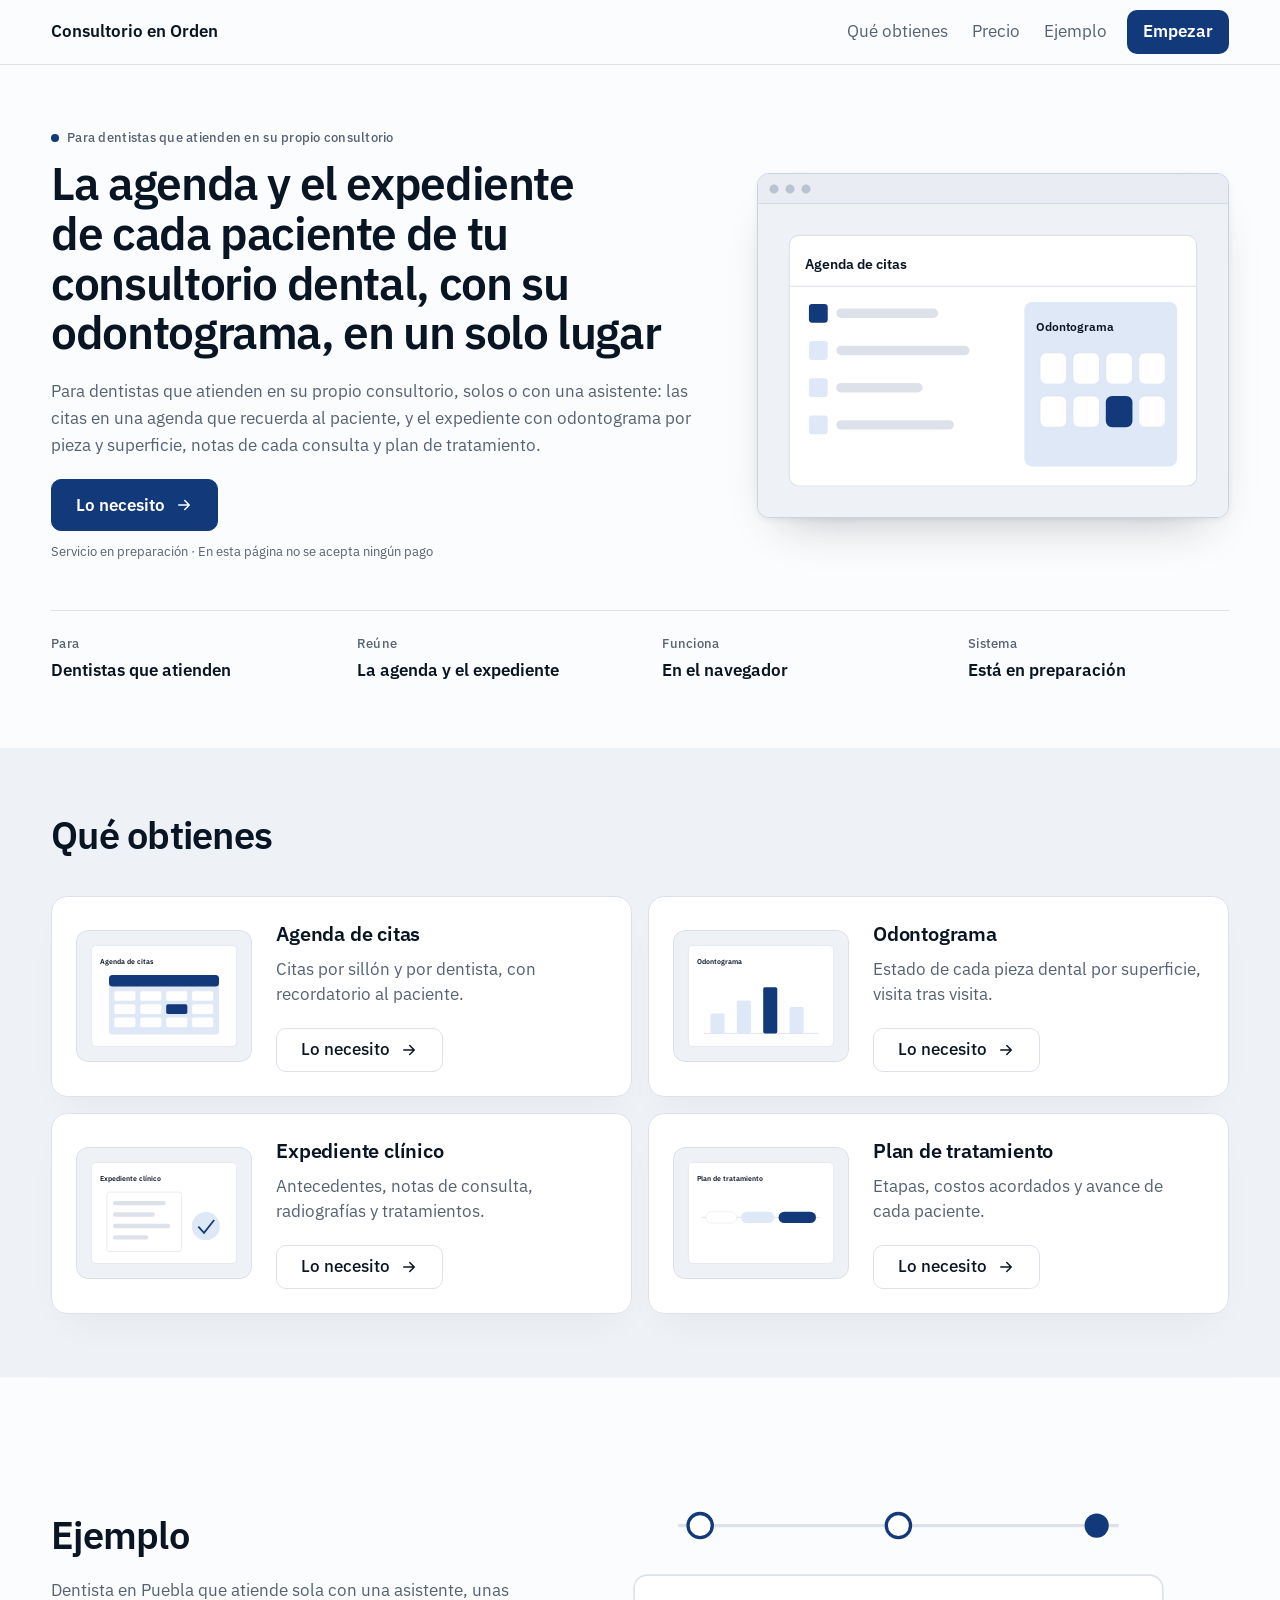
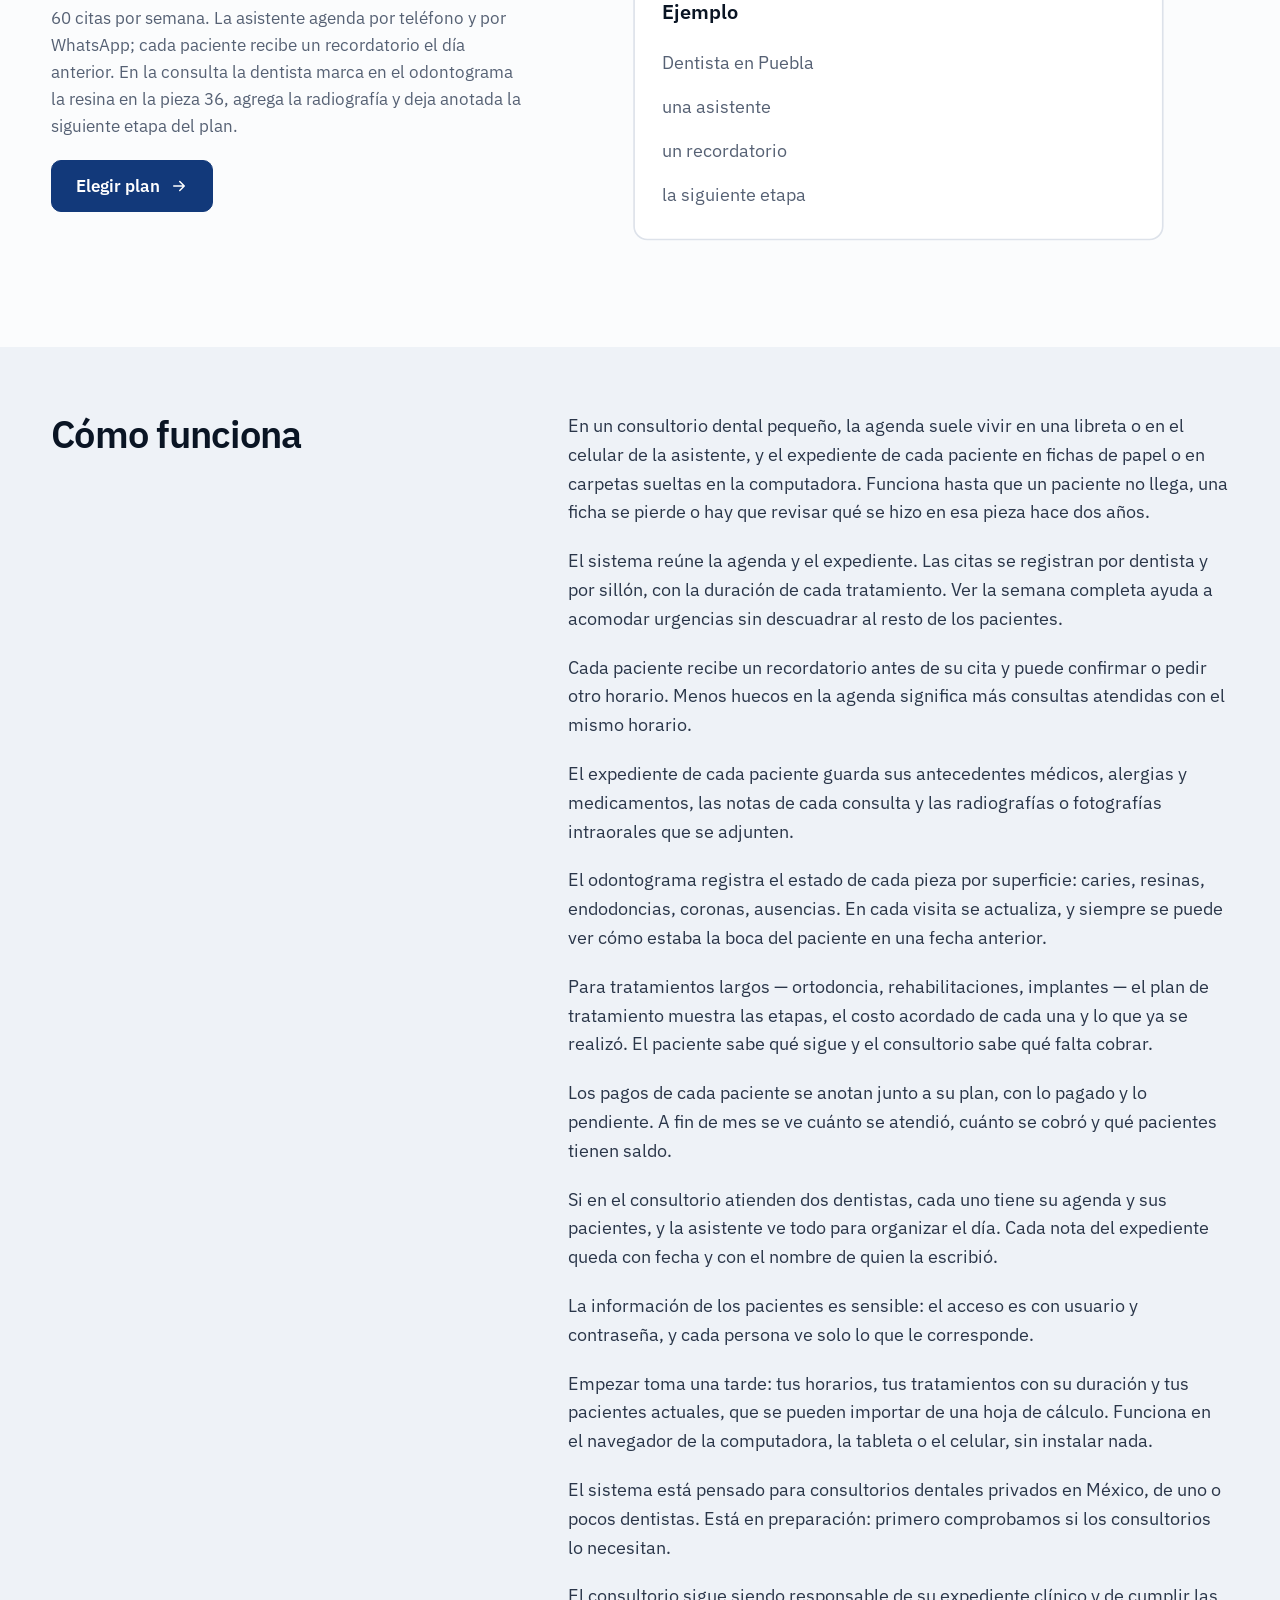
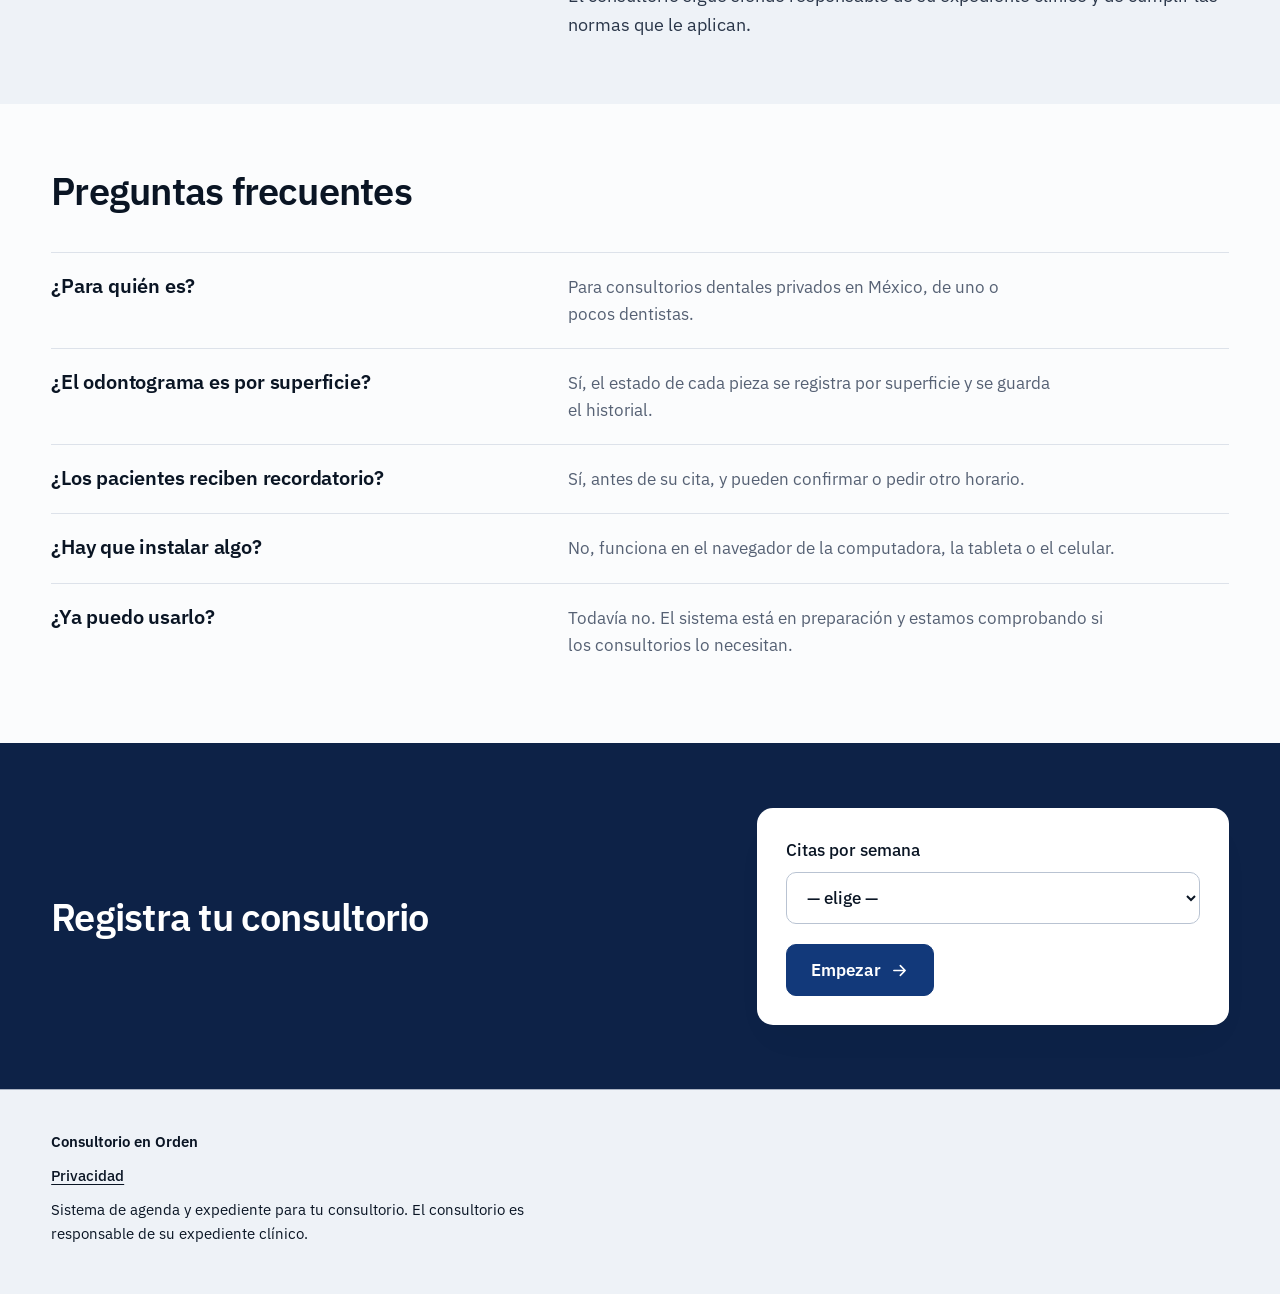
==== commit dad3fac7: "Main page: design sample (rollout) Co-Authored-By: Claude Fable 5.2 <noreply@anthropic.com>" ====
--- a/index.html
+++ b/index.html
@@ -15,6 +15,10 @@
 <meta name="description" content="Para consultorios dentales en México: agenda de citas con recordatorio y expediente de cada paciente con odontograma e historial de tratamientos.">
 <link rel="icon" href="favicon.svg">
 <link rel="stylesheet" href="style.css">
+<link rel="preconnect" href="https://fonts.googleapis.com">
+<link rel="preconnect" href="https://fonts.gstatic.com" crossorigin>
+<link rel="stylesheet" href="https://fonts.googleapis.com/css2?family=IBM+Plex+Sans:wght@400;500;600&display=swap">
+<link rel="stylesheet" href="variant.css">
 <script src="smoke.js" defer></script>
 <!-- faq-jsonld:start -->
 <script type="application/ld+json">
@@ -73,38 +77,68 @@
 height="0" width="0" style="display:none;visibility:hidden"></iframe></noscript>
 <!-- End Google Tag Manager (noscript) -->
 
-<header><div class="wrap">
-  <div class="logo"><a href="index.html" data-ev="click_logo_home">Consultorio en Orden</a></div>
-  <nav class="top"><a href="#que" data-ev="click_nav_que">Qué obtienes</a><a href="price.html" data-ev="click_nav_precio">Precio</a><a href="#ejemplo" data-ev="click_nav_ejemplo">Ejemplo</a><a href="#start" data-ev="click_nav_start">Empezar</a></nav>
+<header><div class="shell">
+  <a class="home" href="index.html" data-ev="click_logo_home">Consultorio en Orden</a>
+  <nav><a href="#que" data-ev="click_nav_que">Qué obtienes</a><a href="price.html" data-ev="click_nav_precio">Precio</a><a href="#ejemplo" data-ev="click_nav_ejemplo">Ejemplo</a><a href="#start" data-ev="click_nav_start">Empezar</a></nav>
 </div></header>
 
-<div class="wrap">
-  <div class="hero">
-    <h1>La agenda y el expediente de cada paciente de tu consultorio dental, con su odontograma, en un solo lugar</h1>
-    <p class="sub">Para dentistas que atienden en su propio consultorio, solos o con una asistente: las citas en una agenda que recuerda al paciente, y el expediente con odontograma por pieza y superficie, notas de cada consulta y plan de tratamiento.</p>
-    <a class="cta" href="price.html" data-ev="cta_click">Lo necesito</a>
-    <p class="cta-note">Servicio en preparación · En esta página no se acepta ningún pago</p>
-  </div>
+<main class="shell">
+  <section class="split">
+    <div class="stack">
+      <p class="meta rise"><span class="dot"></span> Para dentistas que atienden en su propio consultorio</p>
+      <h1 class="rise" style="--i:1" data-len="xlong">La agenda y el expediente de cada paciente de tu consultorio dental, con su odontograma, en un solo lugar</h1>
+      <p class="rise" style="--i:2">Para dentistas que atienden en su propio consultorio, solos o con una asistente: las citas en una agenda que recuerda al paciente, y el expediente con odontograma por pieza y superficie, notas de cada consulta y plan de tratamiento.</p>
+      <a class="button rise" style="--i:3" href="price.html" data-ev="cta_click">Lo necesito</a>
+      <p class="meta rise" style="--i:4">Servicio en preparación · En esta página no se acepta ningún pago</p>
+    </div>
+    <figure class="window rise" style="--i:2"><svg aria-hidden="true" focusable="false" class="shot" xmlns="http://www.w3.org/2000/svg" viewBox="0 0 1200 800"><rect width="1200" height="800" fill="#eef2f7" /><rect x="80" y="80" width="1040" height="640" rx="24" stroke="#dde2ea" stroke-width="3" fill="#ffffff" /><text x="120" y="165" font-size="36" font-weight="600" fill="#0a1524">Agenda de citas</text><line x1="80" y1="210" x2="1120" y2="210" stroke="#dde2ea" stroke-width="3" /><rect x="130" y="255" width="48" height="48" rx="8" fill="#12397a" /><rect x="200" y="267" width="260" height="24" rx="12" fill="#dde2ea" /><rect x="130" y="350" width="48" height="48" rx="8" fill="#dfe8f7" /><rect x="200" y="362" width="340" height="24" rx="12" fill="#dde2ea" /><rect x="130" y="445" width="48" height="48" rx="8" fill="#dfe8f7" /><rect x="200" y="457" width="220" height="24" rx="12" fill="#dde2ea" /><rect x="130" y="540" width="48" height="48" rx="8" fill="#dfe8f7" /><rect x="200" y="552" width="300" height="24" rx="12" fill="#dde2ea" /><rect x="680" y="250" width="390" height="420" rx="20" fill="#dfe8f7" /><text x="710" y="325" font-size="30" font-weight="600" fill="#0a1524">Odontograma</text><rect x="720" y="380" width="68" height="80" rx="16" stroke="#dde2ea" stroke-width="2" fill="#ffffff" /><rect x="804" y="380" width="68" height="80" rx="16" stroke="#dde2ea" stroke-width="2" fill="#ffffff" /><rect x="888" y="380" width="68" height="80" rx="16" stroke="#dde2ea" stroke-width="2" fill="#ffffff" /><rect x="972" y="380" width="68" height="80" rx="16" stroke="#dde2ea" stroke-width="2" fill="#ffffff" /><rect x="720" y="490" width="68" height="80" rx="16" stroke="#dde2ea" stroke-width="2" fill="#ffffff" /><rect x="804" y="490" width="68" height="80" rx="16" stroke="#dde2ea" stroke-width="2" fill="#ffffff" /><rect x="888" y="490" width="68" height="80" rx="16" fill="#12397a" /><rect x="972" y="490" width="68" height="80" rx="16" stroke="#dde2ea" stroke-width="2" fill="#ffffff" /></svg></figure>
+    <dl class="facts">
+      <div><dt>Para</dt><dd>Dentistas que atienden</dd></div>
+      <div><dt>Reúne</dt><dd>La agenda y el expediente</dd></div>
+      <div><dt>Funciona</dt><dd>En el navegador</dd></div>
+      <div><dt>Sistema</dt><dd>Está en preparación</dd></div>
+    </dl>
+  </section>
 
   <section id="que" data-view="features_view">
-    <h2>Qué obtienes</h2>
-    <div class="grid">
-      <div class="card"><b>Agenda de citas</b><span>Citas por sillón y por dentista, con recordatorio al paciente.</span><br><a class="btn" href="price.html" data-ev="feature_agenda">Lo necesito</a></div>
-      <div class="card"><b>Odontograma</b><span>Estado de cada pieza dental por superficie, visita tras visita.</span><br><a class="btn" href="price.html" data-ev="feature_odontograma">Lo necesito</a></div>
-      <div class="card"><b>Expediente clínico</b><span>Antecedentes, notas de consulta, radiografías y tratamientos.</span><br><a class="btn" href="price.html" data-ev="feature_expediente">Lo necesito</a></div>
-      <div class="card"><b>Plan de tratamiento</b><span>Etapas, costos acordados y avance de cada paciente.</span><br><a class="btn" href="price.html" data-ev="feature_plan">Lo necesito</a></div>
+    <div class="stack"><h2>Qué obtienes</h2></div>
+    <div class="bento">
+      <article class="tile stack reveal">
+        <div class="art"><svg aria-hidden="true" focusable="false" xmlns="http://www.w3.org/2000/svg" viewBox="0 0 800 600"><rect width="800" height="600" fill="#eef2f7" /><rect x="70" y="70" width="660" height="460" rx="22" stroke="#dde2ea" stroke-width="3" fill="#ffffff" /><text x="110" y="155" font-size="32" font-weight="600" fill="#0a1524">Agenda de citas</text><rect x="150" y="205" width="500" height="270" rx="16" fill="#dfe8f7" /><rect x="150" y="205" width="500" height="52" rx="16" fill="#12397a" /><rect x="174" y="278" width="96" height="44" rx="8" fill="#ffffff" /><rect x="292" y="278" width="96" height="44" rx="8" fill="#ffffff" /><rect x="410" y="278" width="96" height="44" rx="8" fill="#ffffff" /><rect x="528" y="278" width="96" height="44" rx="8" fill="#ffffff" /><rect x="174" y="338" width="96" height="44" rx="8" fill="#ffffff" /><rect x="292" y="338" width="96" height="44" rx="8" fill="#ffffff" /><rect x="410" y="338" width="96" height="44" rx="8" fill="#12397a" /><rect x="528" y="338" width="96" height="44" rx="8" fill="#ffffff" /><rect x="174" y="398" width="96" height="44" rx="8" fill="#ffffff" /><rect x="292" y="398" width="96" height="44" rx="8" fill="#ffffff" /><rect x="410" y="398" width="96" height="44" rx="8" fill="#ffffff" /><rect x="528" y="398" width="96" height="44" rx="8" fill="#ffffff" /></svg></div>
+        <h3>Agenda de citas</h3><p>Citas por sillón y por dentista, con recordatorio al paciente.</p>
+        <a class="button quiet" href="price.html" data-ev="feature_agenda">Lo necesito</a>
+      </article>
+      <article class="tile stack reveal">
+        <div class="art"><svg aria-hidden="true" focusable="false" xmlns="http://www.w3.org/2000/svg" viewBox="0 0 800 600"><rect width="800" height="600" fill="#eef2f7" /><rect x="70" y="70" width="660" height="460" rx="22" stroke="#dde2ea" stroke-width="3" fill="#ffffff" /><text x="110" y="155" font-size="32" font-weight="600" fill="#0a1524">Odontograma</text><line x1="140" y1="470" x2="660" y2="470" stroke="#dde2ea" stroke-width="4" /><rect x="170" y="380" width="64" height="90" rx="8" fill="#dfe8f7" /><rect x="290" y="320" width="64" height="150" rx="8" fill="#dfe8f7" /><rect x="410" y="260" width="64" height="210" rx="8" fill="#12397a" /><rect x="530" y="350" width="64" height="120" rx="8" fill="#dfe8f7" /></svg></div>
+        <h3>Odontograma</h3><p>Estado de cada pieza dental por superficie, visita tras visita.</p>
+        <a class="button quiet" href="price.html" data-ev="feature_odontograma">Lo necesito</a>
+      </article>
+      <article class="tile stack reveal">
+        <div class="art"><svg aria-hidden="true" focusable="false" xmlns="http://www.w3.org/2000/svg" viewBox="0 0 800 600"><rect width="800" height="600" fill="#eef2f7" /><rect x="70" y="70" width="660" height="460" rx="22" stroke="#dde2ea" stroke-width="3" fill="#ffffff" /><text x="110" y="155" font-size="32" font-weight="600" fill="#0a1524">Expediente clínico</text><rect x="140" y="205" width="340" height="270" rx="12" stroke="#dde2ea" stroke-width="3" fill="#ffffff" /><rect x="168" y="245" width="240" height="20" rx="10" fill="#dde2ea" /><rect x="168" y="297" width="190" height="20" rx="10" fill="#dde2ea" /><rect x="168" y="349" width="260" height="20" rx="10" fill="#dde2ea" /><rect x="168" y="401" width="160" height="20" rx="10" fill="#dde2ea" /><circle cx="590" cy="360" r="64" fill="#dfe8f7" /><polyline points="556,362 582,390 628,332" fill="none" stroke="#12397a" stroke-width="8" /></svg></div>
+        <h3>Expediente clínico</h3><p>Antecedentes, notas de consulta, radiografías y tratamientos.</p>
+        <a class="button quiet" href="price.html" data-ev="feature_expediente">Lo necesito</a>
+      </article>
+      <article class="tile stack reveal">
+        <div class="art"><svg aria-hidden="true" focusable="false" xmlns="http://www.w3.org/2000/svg" viewBox="0 0 800 600"><rect width="800" height="600" fill="#eef2f7" /><rect x="70" y="70" width="660" height="460" rx="22" stroke="#dde2ea" stroke-width="3" fill="#ffffff" /><text x="110" y="155" font-size="32" font-weight="600" fill="#0a1524">Plan de tratamiento</text><line x1="130" y1="320" x2="670" y2="320" stroke="#dde2ea" stroke-width="4" /><rect x="150" y="294" width="140" height="52" rx="26" stroke="#dde2ea" stroke-width="2" fill="#ffffff" /><rect x="310" y="294" width="150" height="52" rx="26" fill="#dfe8f7" /><rect x="480" y="294" width="170" height="52" rx="26" fill="#12397a" /></svg></div>
+        <h3>Plan de tratamiento</h3><p>Etapas, costos acordados y avance de cada paciente.</p>
+        <a class="button quiet" href="price.html" data-ev="feature_plan">Lo necesito</a>
+      </article>
     </div>
   </section>
 
-  <section id="ejemplo" data-view="example_view">
-    <h2>Ejemplo (datos ficticios)</h2>
-    <p class="fine">Dentista en Puebla que atiende sola con una asistente, unas 60 citas por semana. La asistente agenda por teléfono y por WhatsApp; cada paciente recibe un recordatorio el día anterior. En la consulta la dentista marca en el odontograma la resina en la pieza 36, agrega la radiografía y deja anotada la siguiente etapa del plan.</p>
-    <a class="cta" href="price.html" data-ev="click_cta_after_example">Elegir plan</a>
+  <section id="ejemplo" data-view="example_view" class="split flip">
+    <div class="stack">
+      <h2>Ejemplo</h2>
+      <p>Dentista en Puebla que atiende sola con una asistente, unas 60 citas por semana. La asistente agenda por teléfono y por WhatsApp; cada paciente recibe un recordatorio el día anterior. En la consulta la dentista marca en el odontograma la resina en la pieza 36, agrega la radiografía y deja anotada la siguiente etapa del plan.</p>
+    <a class="button" href="price.html" data-ev="click_cta_after_example">Elegir plan</a>
+    </div>
+<svg aria-hidden="true" focusable="false" class="shot reveal" xmlns="http://www.w3.org/2000/svg" viewBox="0 0 1200 800"><rect width="1200" height="800" fill="#eef2f7" /><line x1="200" y1="150" x2="1000" y2="150" stroke="#dde2ea" stroke-width="6" /><circle cx="240" cy="150" r="22" fill="#ffffff" stroke="#12397a" stroke-width="6" /><circle cx="600" cy="150" r="22" fill="#ffffff" stroke="#12397a" stroke-width="6" /><circle cx="960" cy="150" r="22" fill="#12397a" /><rect x="120" y="240" width="960" height="480" rx="24" stroke="#dde2ea" stroke-width="3" fill="#ffffff" /><text x="170" y="320" font-size="36" font-weight="600" fill="#0a1524">Ejemplo</text><text x="170" y="410" font-size="32" fill="#566174">Dentista en Puebla</text><text x="170" y="490" font-size="32" fill="#566174">una asistente</text><text x="170" y="570" font-size="32" fill="#566174">un recordatorio</text><text x="170" y="650" font-size="32" fill="#566174">la siguiente etapa</text></svg>
   </section>
 <!-- seo-tekst:start -->
-  <section id="opis">
-    <h2>Cómo funciona</h2>
-    <p>En un consultorio dental pequeño, la agenda suele vivir en una libreta o en el celular de la asistente, y el expediente de cada paciente en fichas de papel o en carpetas sueltas en la computadora. Funciona hasta que un paciente no llega, una ficha se pierde o hay que revisar qué se hizo en esa pieza hace dos años.</p>
+  <section id="opis" class="split flip">
+    <div class="stack"><h2>Cómo funciona</h2></div>
+    <div class="stack">
+      <p>En un consultorio dental pequeño, la agenda suele vivir en una libreta o en el celular de la asistente, y el expediente de cada paciente en fichas de papel o en carpetas sueltas en la computadora. Funciona hasta que un paciente no llega, una ficha se pierde o hay que revisar qué se hizo en esa pieza hace dos años.</p>
     <p>El sistema reúne la agenda y el expediente. Las citas se registran por dentista y por sillón, con la duración de cada tratamiento. Ver la semana completa ayuda a acomodar urgencias sin descuadrar al resto de los pacientes.</p>
     <p>Cada paciente recibe un recordatorio antes de su cita y puede confirmar o pedir otro horario. Menos huecos en la agenda significa más consultas atendidas con el mismo horario.</p>
     <p>El expediente de cada paciente guarda sus antecedentes médicos, alergias y medicamentos, las notas de cada consulta y las radiografías o fotografías intraorales que se adjunten.</p>
@@ -116,31 +150,34 @@
     <p>Empezar toma una tarde: tus horarios, tus tratamientos con su duración y tus pacientes actuales, que se pueden importar de una hoja de cálculo. Funciona en el navegador de la computadora, la tableta o el celular, sin instalar nada.</p>
     <p>El sistema está pensado para consultorios dentales privados en México, de uno o pocos dentistas. Está en preparación: primero comprobamos si los consultorios lo necesitan.</p>
     <p>El consultorio sigue siendo responsable de su expediente clínico y de cumplir las normas que le aplican.</p>
+    </div>
   </section>
   <section id="faq">
-    <h2>Preguntas frecuentes</h2>
-    <h3>¿Para quién es?</h3>
-    <p>Para consultorios dentales privados en México, de uno o pocos dentistas.</p>
-    <h3>¿El odontograma es por superficie?</h3>
-    <p>Sí, el estado de cada pieza se registra por superficie y se guarda el historial.</p>
-    <h3>¿Los pacientes reciben recordatorio?</h3>
-    <p>Sí, antes de su cita, y pueden confirmar o pedir otro horario.</p>
-    <h3>¿Hay que instalar algo?</h3>
-    <p>No, funciona en el navegador de la computadora, la tableta o el celular.</p>
-    <h3>¿Ya puedo usarlo?</h3>
-    <p>Todavía no. El sistema está en preparación y estamos comprobando si los consultorios lo necesitan.</p>
+    <div class="stack"><h2>Preguntas frecuentes</h2></div>
+    <div class="rows">
+      <div class="split flip"><h3>¿Para quién es?</h3><p>Para consultorios dentales privados en México, de uno o pocos dentistas.</p></div>
+      <div class="split flip"><h3>¿El odontograma es por superficie?</h3><p>Sí, el estado de cada pieza se registra por superficie y se guarda el historial.</p></div>
+      <div class="split flip"><h3>¿Los pacientes reciben recordatorio?</h3><p>Sí, antes de su cita, y pueden confirmar o pedir otro horario.</p></div>
+      <div class="split flip"><h3>¿Hay que instalar algo?</h3><p>No, funciona en el navegador de la computadora, la tableta o el celular.</p></div>
+      <div class="split flip"><h3>¿Ya puedo usarlo?</h3><p>Todavía no. El sistema está en preparación y estamos comprobando si los consultorios lo necesitan.</p></div>
+    </div>
   </section>
 <!-- seo-tekst:end -->
-  <section id="start" data-view="start_view">
-    <h2>Registra tu consultorio</h2>
-    <p><label>Citas por semana<br><select data-ev-focus="form_start" style="margin-top:6px;padding:8px;font-size:16px"><option value="">— elige —</option><option>Menos de 30</option><option>30–80</option><option>80–150</option><option>Más de 150</option></select></label></p>
-    <a class="cta" href="price.html" data-ev="form_submit_click">Empezar</a>
+  <section id="start" data-view="start_view" class="split">
+    <div class="stack">
+      <h2>Registra tu consultorio</h2>
+    </div>
+    <div class="tile stack">
+      <label>Citas por semana<select data-ev-focus="form_start"><option value="">— elige —</option><option>Menos de 30</option><option>30–80</option><option>80–150</option><option>Más de 150</option></select></label>
+      <a class="button" href="price.html" data-ev="form_submit_click">Empezar</a>
+    </div>
   </section>
-</div>
+</main>
 
-<footer><div class="wrap">
+<footer><div class="shell">
+  <p><b>Consultorio en Orden</b></p>
   <p><a href="privacy.html" data-ev="click_legal_privacy">Privacidad</a></p>
-  <p class="muted">Sistema de agenda y expediente para tu consultorio. El consultorio es responsable de su expediente clínico.</p>
+  <p>Sistema de agenda y expediente para tu consultorio. El consultorio es responsable de su expediente clínico.</p>
 </div></footer>
 
 </body>
--- a/variant.css
+++ b/variant.css
@@ -0,0 +1,210 @@
+/* Final sample v13 — one layer (СМ-45): tokens in :root, then general rules.
+   Owner's ten choices: layout 17 · IBM Plex Sans · navy palette · background 06 (grey bands, dark form band) ·
+   shape 02 (medium radius) · cards 05 (2×2, picture on the side) · hero 07 (picture in a window frame) ·
+   density 02 (compact) · header 07 (button in header, light-grey footer) · motion 04 (load cascade only).
+   Four commands on top: polish (whole) · emil-design-eng (interaction layer, no image placeholder colour) ·
+   mobile-native (safe areas, footer press) · typeset (measure, leading and tracking per role, fallback face). */
+
+/* fallback with Plex metrics: the swap from Segoe UI / Arial does not reflow lines */
+@font-face { font-family: "Plex Fallback"; src: local("Segoe UI"), local("Arial"); size-adjust: 101.7%; ascent-override: 100.8%; descent-override: 27%; line-gap-override: 0%; }
+
+:root {
+  /* colour — one blue accent; white text on it passes AA */
+  --canvas: #fbfcfd;
+  --surface: #ffffff;
+  --ink: #0a1524;
+  --steel: #566174;
+  --line: #dde2ea;
+  --line-strong: #b9c3d2;
+  --accent: #12397a;
+  --accent-hover: #0d2247;              /* the dark band colour, no new hue */
+  --accent-wash: #dfe8f7;
+  --focus: #2f6fd6;
+  --band-grey: #eef2f7;
+  --band-dark: #0d2247;
+  --shadow: 0 20px 40px -15px rgba(0, 0, 0, .05);
+  /* type — one family; the larger the type, the tighter tracking and leading */
+  --font-sans: "IBM Plex Sans", "Plex Fallback", "Segoe UI", system-ui, sans-serif;
+  --text-display: clamp(2.25rem, 5vw, 3.75rem);
+  --text-h2: clamp(1.75rem, 3vw, 2.5rem);
+  --text-h3: 1.25rem;
+  --text-body: 1.0625rem;
+  --text-meta: .8125rem;
+  --tracking-display: -.03em;
+  --tracking: -.02em;
+  --tracking-h3: -.01em;
+  --leading-display: 1.08;
+  --leading-tight: 1.15;
+  --leading-h3: 1.3;
+  --leading-body: 1.6;                  /* 1.55 on phones */
+  --leading-snug: 1.5;                  /* short measure in cards */
+  --measure: 56ch;                      /* about 70 characters of Plex per line */
+  --measure-lead: 41.5rem;               /* hero lead keeps two lines at 1280; rem, because ch on an animated element can resolve against the fallback face */
+  /* space, shape */
+  --max: 1400px;
+  --gutter: clamp(1rem, 4vw, 4rem);
+  --section: 4rem;                      /* 3rem on phones */
+  --gap: clamp(1.5rem, 3.5vw, 3.5rem);
+  --head-gap: clamp(1.75rem, 3vw, 2.5rem);
+  --pad-card: 1.75rem;                  /* 1.5rem on phones */
+  --radius-card: 1rem;
+  --radius-inner: .75rem;
+  --radius-control: .625rem;            /* fields, buttons, header links */
+  --header-h: 65px;                     /* sticky header with its border; 57px on phones */
+  /* motion — UI feedback under 300ms */
+  --ease-out: cubic-bezier(.23, 1, .32, 1);
+  --dur: .15s;                          /* hover, colour */
+  --dur-press: .16s;
+  --dur-rise: .5s;                      /* first-screen cascade item */
+  --stagger: 60ms;
+  --press: .97;
+  --arrow: url("data:image/svg+xml,%3Csvg xmlns='http://www.w3.org/2000/svg' viewBox='0 0 24 24' fill='none' stroke='%23000' stroke-width='2' stroke-linecap='round' stroke-linejoin='round'%3E%3Cpath d='M5 12h14M13 6l6 6-6 6'/%3E%3C/svg%3E");
+}
+@media (max-width: 767px) {
+  :root { --section: 3rem; --gap: max(2rem, 5vw); --pad-card: 1.5rem; --leading-body: 1.55; --header-h: 57px; }
+}
+
+/* base */
+*, *::before, *::after { box-sizing: border-box; }
+html { scroll-behavior: smooth; scroll-padding-top: var(--header-h); -webkit-text-size-adjust: 100%; text-size-adjust: 100%; }
+body { margin: 0; background: var(--canvas); color: var(--ink); font: 400 var(--text-body)/var(--leading-body) var(--font-sans); -webkit-font-smoothing: antialiased; -moz-osx-font-smoothing: grayscale; text-rendering: optimizeLegibility; font-synthesis: none; }
+h1, h2, h3 { margin: 0; color: var(--ink); font-weight: 600; letter-spacing: var(--tracking); line-height: var(--leading-tight); text-wrap: balance; }
+h1 { font-size: var(--text-display); letter-spacing: var(--tracking-display); line-height: var(--leading-display); }
+/* long headlines (German, Polish, Russian…): the page sets data-len on h1 — long: over 70 characters, xlong: over 100 */
+h1[data-len="long"] { --text-display: clamp(2.125rem, 4vw, 3.125rem); }
+h1[data-len="xlong"] { --text-display: clamp(2rem, 3.6vw, 2.875rem); }
+h3, dd { hyphens: auto; hyphenate-limit-chars: 12 4 4; }   /* long words in narrow cards and facts; the headline is not hyphenated */
+h2 { font-size: var(--text-h2); }
+h3 { font-size: var(--text-h3); letter-spacing: var(--tracking-h3); line-height: var(--leading-h3); }
+p { margin: 0; color: var(--steel); max-width: var(--measure); }
+h1 + p { max-width: var(--measure-lead); }
+p, dd { text-wrap: pretty; }
+h1, h2, h3, p, dd { overflow-wrap: anywhere; }   /* anywhere, not break-word: it also shrinks the column's minimum width */
+.tile p { hyphens: auto; }
+b { font-weight: 600; color: var(--ink); }
+a { color: inherit; text-decoration-thickness: from-font; text-underline-offset: .2em; }
+img { max-width: 100%; -webkit-user-drag: none; }
+::selection { background: var(--accent-wash); color: var(--ink); }
+:focus-visible, select:focus { outline: 2px solid var(--focus); outline-offset: 3px; }
+select:focus:not(:focus-visible) { outline: 0; }
+
+/* layout */
+.shell { max-width: var(--max); margin: 0 auto; padding: 0 max(var(--gutter), env(safe-area-inset-right, 0px)) 0 max(var(--gutter), env(safe-area-inset-left, 0px)); }
+section { padding: var(--section) 0; border-top: 1px solid transparent; }   /* 1px seam between blocks */
+main > section:first-child { border-top: 0; }
+main > section:not(.split) > * + * { margin-top: var(--head-gap); }
+.split { display: grid; grid-template-columns: var(--cols, minmax(0, 7fr) minmax(0, 5fr)); gap: 1.5rem var(--gap); }
+.flip { --cols: minmax(0, 5fr) minmax(0, 7fr); }
+.split:has(> .stack + p) { --cols: minmax(0, 1fr); row-gap: .625rem; }   /* a bare sub-line sits under its heading */
+section.split > .stack:first-child { align-self: center; }                 /* the shorter side centres against the taller */
+.stack { display: grid; gap: 1.25rem; align-content: start; justify-items: start; }
+.split > *, .stack > *, .bento > * { min-width: 0; }   /* a long word must wrap inside its column, not widen it (rollout: German pages) */
+.stack > .meta + :is(h1, h2) { margin-top: -.5rem; }                       /* eyebrow belongs to its heading */
+.stack > h3 + p { margin-top: -.625rem; }                                  /* card title belongs to its text */
+.bento { display: grid; grid-template-columns: repeat(2, minmax(0, 1fr)); gap: 1rem; }
+
+/* block backgrounds: grey bands, one dark form band (full-bleed) */
+main > section:has(> .bento), #opis { --band: var(--band-grey); }   /* cards block by structure: every page has its own id */
+#start { --band: var(--band-dark); --ink: #ffffff; --steel: #c3cee2; --accent-wash: rgba(255, 255, 255, .12); --focus: #9dbcf5; color: var(--ink); }
+main > section:has(> .bento), #opis, #start { background: var(--band); box-shadow: 0 0 0 100vmax var(--band); clip-path: inset(0 -100vmax); }
+#start .tile { --ink: #0a1524; --steel: #566174; --accent-wash: #dfe8f7; --focus: #2f6fd6; color: var(--ink); border-color: transparent; }
+#start .tile select { border-color: var(--line-strong); }
+
+/* long text: heading on the left, one column of text on the right, darker and larger than card text */
+#opis > .stack:first-child { align-self: start; }
+#opis > .stack + .stack > p { color: #2a3649; font-size: 1.125rem; max-width: 62ch; }
+
+/* header, footer */
+header { position: sticky; top: 0; z-index: 10; background: rgba(251, 252, 253, .86); -webkit-backdrop-filter: blur(12px); backdrop-filter: blur(12px); border-bottom: 1px solid var(--line); }
+header .shell { display: flex; flex-wrap: wrap; align-items: center; justify-content: space-between; min-height: 64px; }
+header nav { display: flex; flex-wrap: wrap; }
+header a { display: inline-flex; align-items: center; min-height: 44px; padding: 0 .75rem; border-radius: var(--radius-control); color: var(--steel); text-decoration: none; transition: background-color var(--dur) ease, color var(--dur) ease, transform var(--dur-press) var(--ease-out); }
+header a:active { color: var(--ink); }
+header .home { margin-left: -.75rem; color: var(--ink); font-weight: 600; }
+header nav a:last-child { margin-left: .5rem; padding: 0 1rem; background: var(--accent); color: #fff; font-weight: 600; }
+header nav a:last-child:active { color: #fff; }
+footer { padding: 2.5rem 0 calc(3rem + env(safe-area-inset-bottom, 0px)); background: var(--band-grey); color: var(--ink); border-top: 1px solid var(--line); font-size: .9375rem; }
+footer a, footer p { color: var(--ink); }
+footer a { display: inline-flex; align-items: center; min-height: 44px; font-weight: 500; transition: color var(--dur) ease, opacity var(--dur) ease; }
+
+/* components */
+.meta { display: inline-flex; align-items: center; gap: .5rem; font: 500 var(--text-meta)/1.4 var(--font-sans); letter-spacing: .02em; color: var(--steel); }
+.button + .meta { margin-top: -.5rem; font-weight: 400; letter-spacing: 0; }   /* note under a button reads as body text */
+.soft { color: var(--steel); }
+h1 .soft { color: var(--accent); }   /* the benefit half of the headline: accent, not grey */
+.dot { width: 8px; height: 8px; flex: none; border-radius: 50%; background: var(--accent); }
+.button { display: inline-flex; align-items: center; justify-content: center; gap: .6rem; min-height: 52px; padding: 0 1.5rem; border: 1px solid var(--accent); border-radius: var(--radius-control); background: var(--accent); color: #ffffff; font-weight: 600; text-decoration: none; transition: transform var(--dur-press) var(--ease-out), background-color var(--dur) ease, border-color var(--dur) ease; }
+.button::after { content: ""; width: 1.1em; height: 1.1em; background: currentColor; -webkit-mask: var(--arrow) center / contain no-repeat; mask: var(--arrow) center / contain no-repeat; transition: transform var(--dur-press) var(--ease-out); }
+.button.quiet { min-height: 44px; border-color: var(--line); background: var(--surface); color: var(--ink); font-weight: 500; }
+.button:active, header nav a:last-child:active { transform: scale(var(--press)); }
+header a, .button, footer a, select, label { -webkit-tap-highlight-color: transparent; touch-action: manipulation; }
+header a, .button { -webkit-user-select: none; user-select: none; }
+.tile { padding: var(--pad-card); background: var(--surface); border: 1px solid var(--line); border-radius: var(--radius-card); box-shadow: var(--shadow); }
+.tile p { line-height: var(--leading-snug); }
+.art { width: 100%; aspect-ratio: 4 / 3; overflow: hidden; border-radius: var(--radius-inner); background: var(--canvas); }
+.art img, .art svg { display: block; width: 100%; height: 100%; object-fit: cover; border-radius: inherit; }   /* picture: image file or inline drawing */
+.art img, .art svg { outline: 1px solid rgba(10, 21, 36, .08); outline-offset: -1px; }   /* hairline so pale pictures do not melt into the card */
+.shot { display: block; align-self: center; width: 100%; height: auto; aspect-ratio: 3 / 2; object-fit: cover; border-radius: var(--radius-card); }   /* no frame of its own: the drawing already has cards inside */
+.window { margin: 0; align-self: center; overflow: hidden; background: var(--surface); border: 1px solid #c9d2e0; border-radius: var(--radius-inner); box-shadow: 0 24px 48px -26px rgba(10, 21, 36, .30), 0 2px 6px rgba(10, 21, 36, .06); }
+.window::before { content: ""; display: block; height: 30px; border-bottom: 1px solid #d5dbe6;
+  background: radial-gradient(circle at 16px 15px, var(--line-strong) 4px, transparent 5px), radial-gradient(circle at 32px 15px, var(--line-strong) 4px, transparent 5px),
+    radial-gradient(circle at 48px 15px, var(--line-strong) 4px, transparent 5px), #e9edf3; }
+.window .shot { border-radius: 0; }
+svg.shot:not(.window *) > rect:first-child { fill: none; }   /* example drawing: no grey panel behind its cards — one frame level less */
+.facts { grid-column: 1 / -1; display: grid; grid-template-columns: repeat(4, minmax(0, 1fr)); gap: 1rem var(--gap); margin: 1.5rem 0 0; padding-top: 1.5rem; border-top: 1px solid var(--line); }
+.facts dt { font: 500 var(--text-meta)/1.4 var(--font-sans); letter-spacing: .02em; color: var(--steel); }
+.facts dd { margin: .25rem 0 0; font-weight: 600; }
+.rows > * { align-items: baseline; padding: 1.25rem 0; border-top: 1px solid var(--line); }   /* question and answer share a baseline */
+label { display: grid; gap: .5rem; width: 100%; font-weight: 500; }
+select { width: 100%; min-width: 0; min-height: 52px; padding: 0 1rem; font: inherit; color: var(--ink); background: var(--surface); border: 1px solid var(--line); border-radius: var(--radius-control); accent-color: var(--accent); }
+select, label { cursor: pointer; }
+
+/* cards from 768px: picture on the side; on tablets it yields width to the text */
+@media (min-width: 768px) {
+  .tile:has(> .art) { grid-template-columns: minmax(0, 11rem) minmax(0, 1fr); column-gap: 1.5rem; align-items: center; padding: 1.5rem; }
+  .tile > .art { grid-row: 1 / span 3; }
+  .tile:has(> .art) > :not(.art) { grid-column: 2; }
+}
+@media (min-width: 768px) and (max-width: 1023px) {
+  .facts { grid-template-columns: repeat(2, minmax(0, 1fr)); }
+  .tile:has(> .art) { grid-template-columns: minmax(0, 6rem) minmax(0, 1fr); column-gap: 1rem; }
+}
+
+/* phones: one column; header = name + button in one row, section links hidden */
+@media (max-width: 767px) {
+  .split, .bento { grid-template-columns: minmax(0, 1fr); }
+  h1, h2 { hyphens: auto; }   /* phones: a word longer than the line is hyphenated */
+  .facts { grid-template-columns: repeat(2, minmax(0, 1fr)); }
+  .button { width: 100%; }
+  header .shell { flex-wrap: nowrap; min-height: 56px; }
+  header nav a:not(:last-child) { display: none; }
+  header nav a:last-child { min-height: 40px; margin: 0; }
+}
+
+/* hover only where there is a real pointer: a tap must not leave a stuck hover */
+@media (hover: hover) and (pointer: fine) {
+  header a:hover { color: var(--ink); background: var(--accent-wash); }
+  header .home:hover { background: transparent; }
+  header nav a:last-child:hover { color: #fff; background: var(--accent-hover); }
+  .button:not(.quiet):hover { background: var(--accent-hover); border-color: var(--accent-hover); }
+  .button.quiet:hover { border-color: var(--accent); background: var(--accent-wash); }
+  footer a:hover { color: var(--accent); }
+}
+@media not all and (hover: hover) and (pointer: fine) {
+  footer a:active { opacity: .6; }
+}
+
+/* motion: first-screen cascade on load only; reduced motion keeps opacity, drops travel */
+@media (prefers-reduced-motion: no-preference) {
+  @keyframes rise-in { from { opacity: 0; transform: translateY(8px); } }
+  .rise { animation: rise-in var(--dur-rise) var(--ease-out) calc(var(--i, 0) * var(--stagger)) backwards; }
+}
+@media (hover: hover) and (pointer: fine) and (prefers-reduced-motion: no-preference) {
+  .button:hover::after { transform: translateX(2px); }
+}
+@media (prefers-reduced-motion: reduce) {
+  @keyframes fade-in { from { opacity: 0; } }
+  html { scroll-behavior: auto; }
+  .rise { animation: fade-in .2s ease backwards; }
+  .button:active, header nav a:last-child:active { transform: none; }
+}
